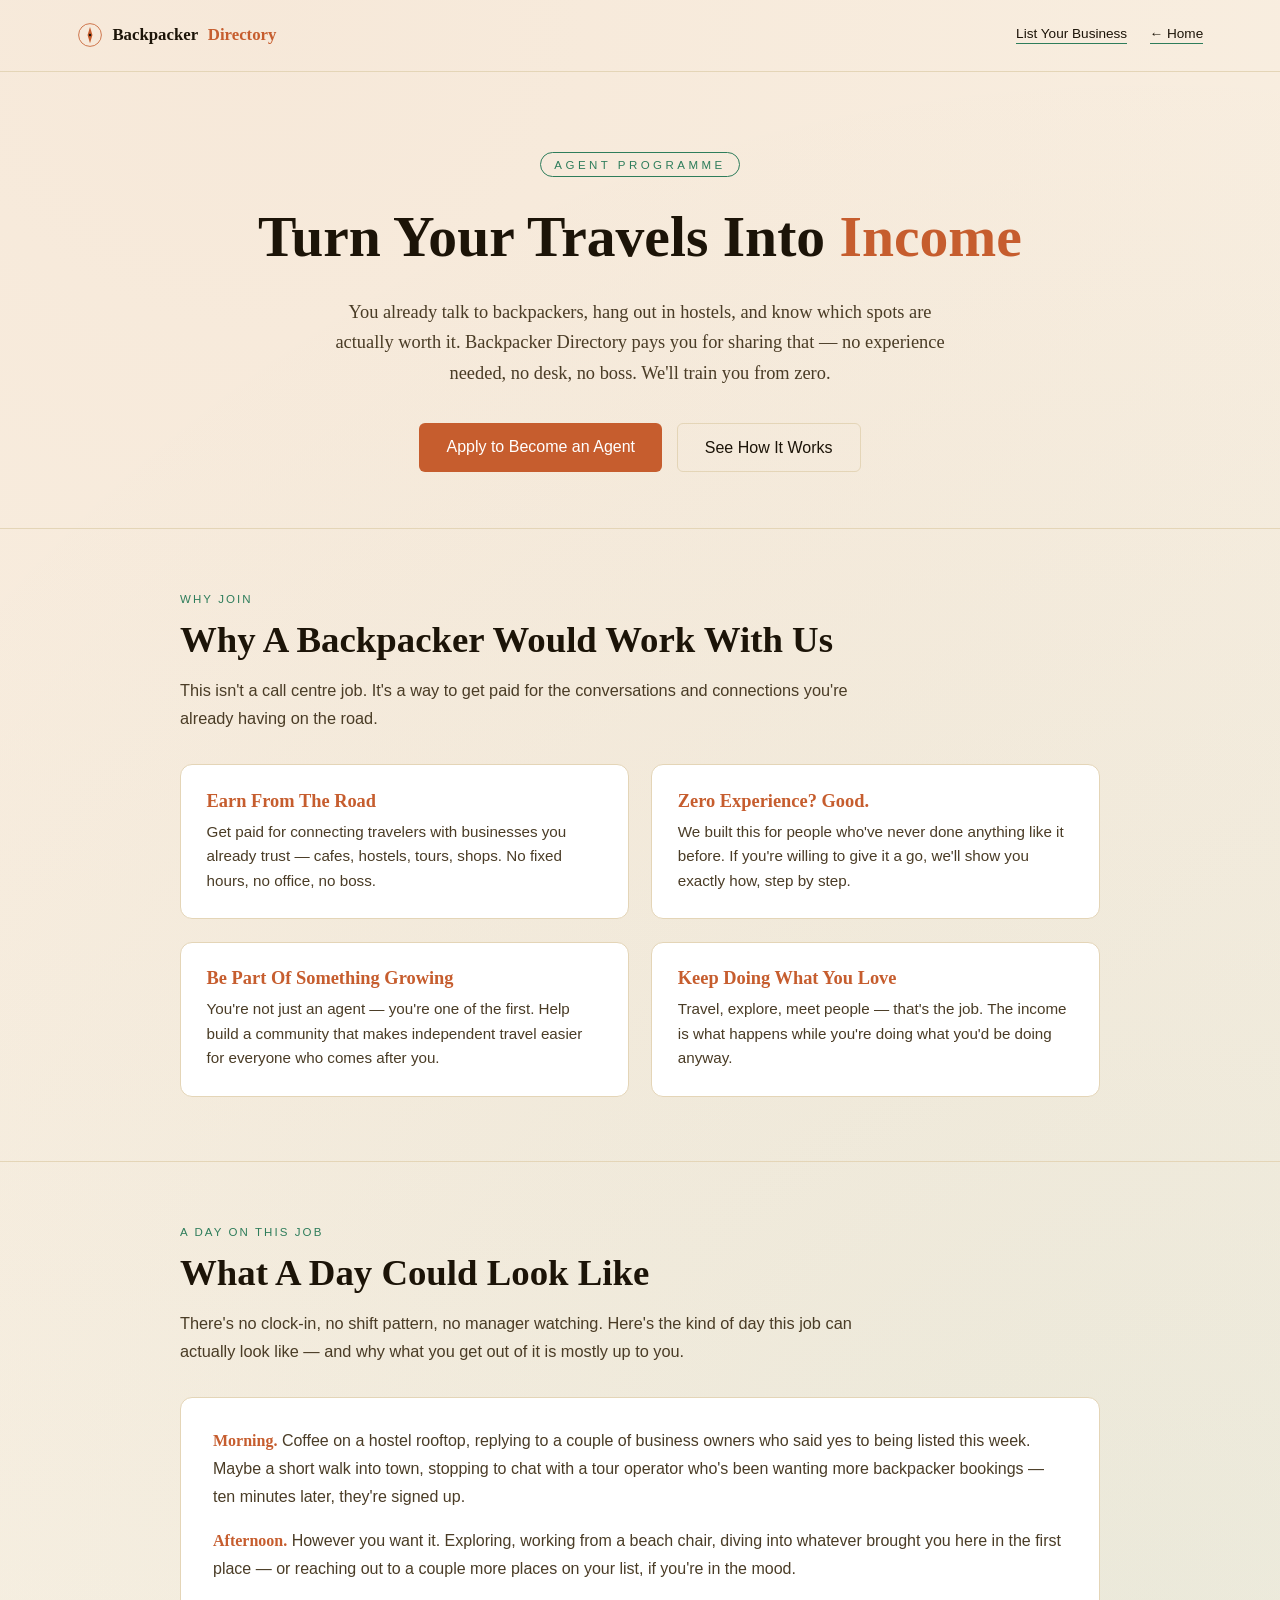
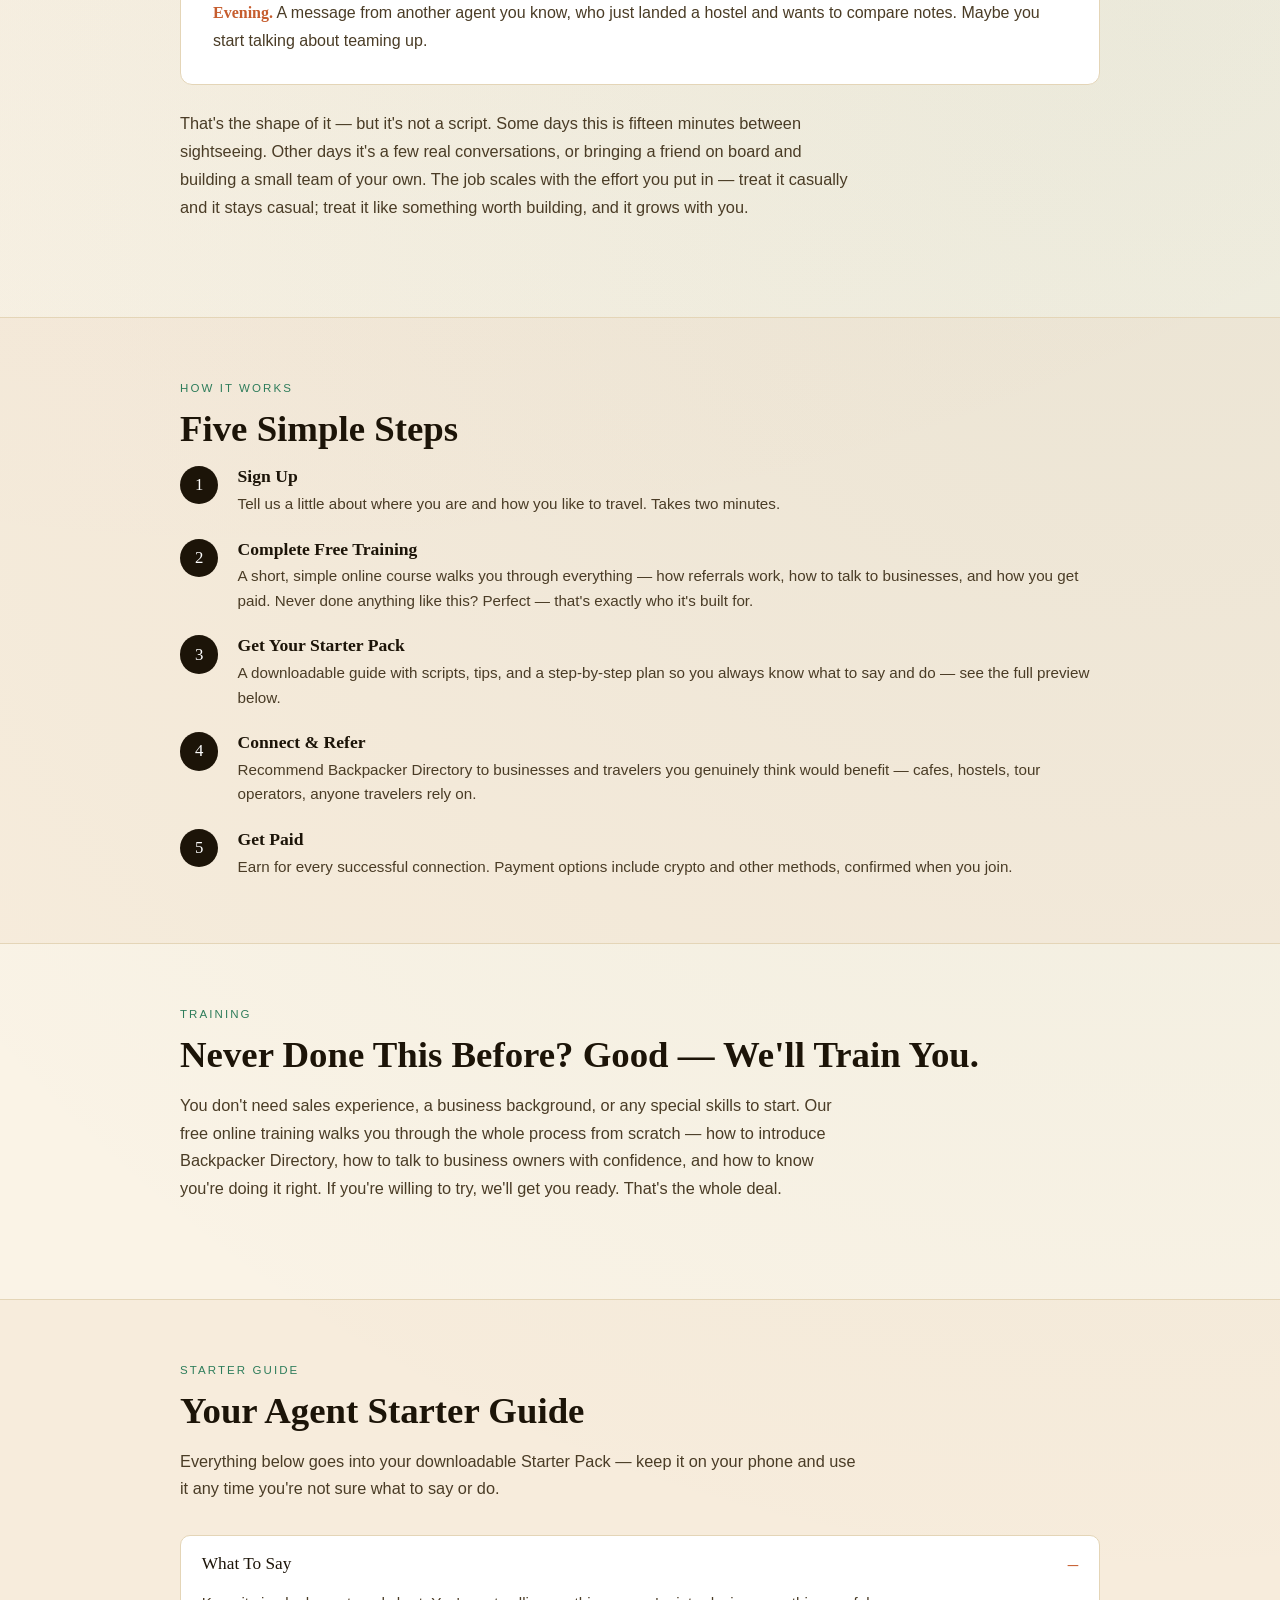
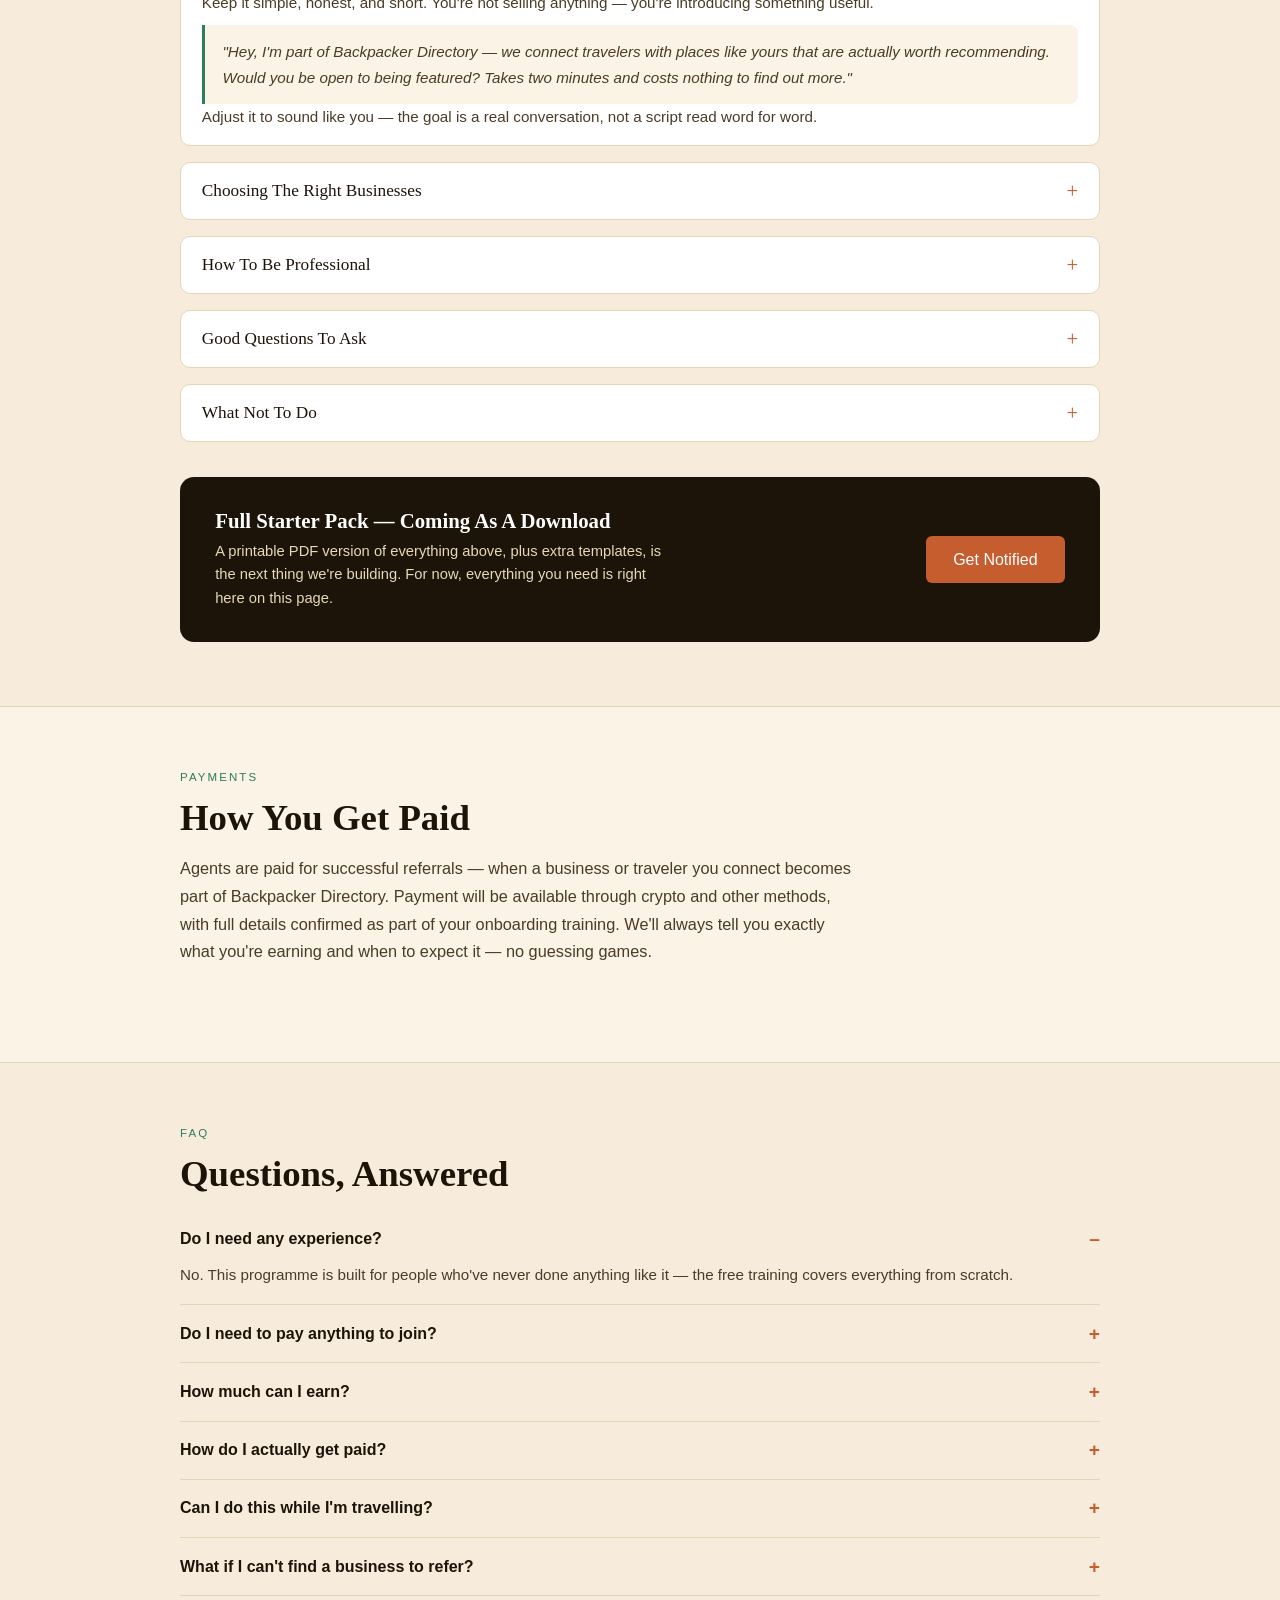
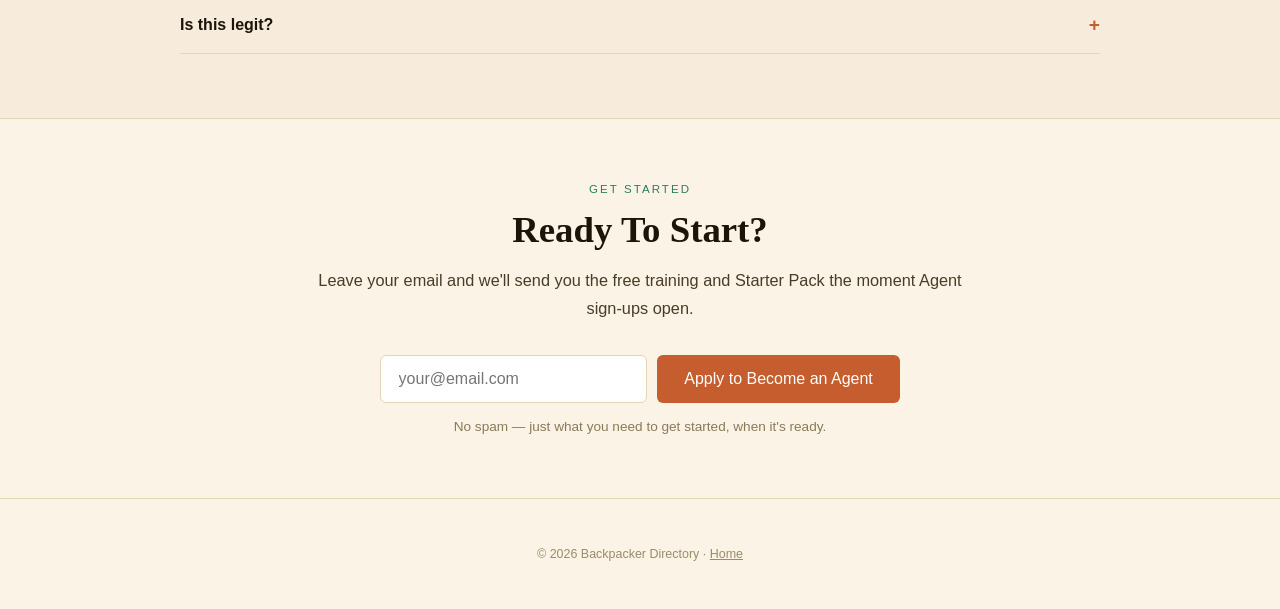
==== agents.html @ 14114064 "Add business listing page and agent day-in-the-life section" ====
<!DOCTYPE html>
<html lang="en">
<head>
<meta charset="UTF-8">
<meta name="viewport" content="width=device-width, initial-scale=1.0">
<title>Become an Agent — Backpacker Directory</title>
<meta name="description" content="Earn from the road as a Backpacker Directory Agent. No experience needed — free training, a starter guide, and flexible pay through crypto or other methods.">
<style>
:root{
--ink:#1c1408;
--paper:#faf3e6;
--accent:#c65d2e;
--accent2:#2e7d5b;
--line:#e4d5b7;
--card:#ffffff;
}
*{box-sizing:border-box;}
html{scroll-behavior:smooth;}
body{
margin:0;
font-family:'Georgia', 'Times New Roman', serif;
background:
radial-gradient(circle at 20% 0%, rgba(198,93,46,0.07), transparent 40%),
radial-gradient(circle at 90% 30%, rgba(46,125,91,0.07), transparent 40%),
var(--paper);
color:var(--ink);
}
a{color:inherit;}
.wrap{max-width:920px;margin:0 auto;padding:0 6vw;}

/* Top nav */
nav.top{
display:flex;
align-items:center;
justify-content:space-between;
padding:1.4rem 6vw;
border-bottom:1px solid var(--line);
font-family:'Helvetica Neue', Arial, sans-serif;
}
nav.top .brand{
display:flex;
align-items:center;
gap:.6rem;
text-decoration:none;
font-family:'Georgia', serif;
font-weight:bold;
font-size:1.05rem;
color:var(--ink);
}
nav.top .brand svg{width:26px;height:26px;}
nav.top .brand span{color:var(--accent);}
nav.top a.back{
font-size:.85rem;
text-decoration:none;
color:var(--ink);
border-bottom:1px solid var(--accent2);
padding-bottom:2px;
}
nav.top .nav-links{
display:flex;
align-items:center;
gap:1.4rem;
}

/* Hero */
.hero{
text-align:center;
padding:5rem 6vw 3.5rem 6vw;
}
.badge{
display:inline-block;
letter-spacing:.3em;
text-transform:uppercase;
font-size:.72rem;
color:var(--accent2);
border:1px solid var(--accent2);
border-radius:999px;
padding:.5em 1.2em;
margin-bottom:1.8rem;
font-family:'Helvetica Neue', Arial, sans-serif;
}
h1{
font-size:clamp(2rem, 5.5vw, 3.6rem);
margin:0 0 .5em 0;
line-height:1.08;
}
h1 span{color:var(--accent);}
.hero p.lede{
max-width:620px;
margin:0 auto 2.2rem auto;
font-size:1.15rem;
line-height:1.65;
color:#4a3c26;
}
.cta-row{
display:flex;
gap:.9rem;
justify-content:center;
flex-wrap:wrap;
font-family:'Helvetica Neue', Arial, sans-serif;
}
.btn{
display:inline-block;
padding:.9em 1.7em;
border-radius:6px;
font-size:1rem;
text-decoration:none;
cursor:pointer;
border:none;
font-family:'Helvetica Neue', Arial, sans-serif;
}
.btn-primary{background:var(--accent);color:#fff;}
.btn-primary:hover{background:#a94c22;}
.btn-outline{background:transparent;color:var(--ink);border:1px solid var(--line);}
.btn-outline:hover{border-color:var(--accent2);color:var(--accent2);}

/* Section shell */
section{padding:4rem 6vw;border-top:1px solid var(--line);}
section.tinted{background:rgba(198,93,46,0.05);}
.section-inner{max-width:920px;margin:0 auto;}
.kicker{
font-family:'Helvetica Neue', Arial, sans-serif;
text-transform:uppercase;
letter-spacing:.18em;
font-size:.72rem;
color:var(--accent2);
margin-bottom:.8rem;
}
h2{
font-size:clamp(1.6rem, 3.4vw, 2.3rem);
margin:0 0 1rem 0;
}
p.intro{
font-family:'Helvetica Neue', Arial, sans-serif;
font-size:1.02rem;
line-height:1.7;
color:#4a3c26;
max-width:680px;
margin:0 0 2rem 0;
}

/* Why join grid */
.grid{
display:grid;
grid-template-columns:repeat(2, 1fr);
gap:1.4rem;
}
@media (max-width:680px){.grid{grid-template-columns:1fr;}}
.card{
background:var(--card);
border:1px solid var(--line);
border-radius:12px;
padding:1.6rem;
font-family:'Helvetica Neue', Arial, sans-serif;
}
.card h3{
font-family:'Georgia', serif;
font-size:1.15rem;
margin:0 0 .5rem 0;
color:var(--accent);
}
.card p{
font-size:.95rem;
line-height:1.6;
color:#4a3c26;
margin:0;
}

/* Day in the life */
.day-story{
background:var(--card);
border:1px solid var(--line);
border-radius:12px;
padding:1.8rem 2rem;
font-family:'Helvetica Neue', Arial, sans-serif;
}
.day-story p{
font-size:1rem;
line-height:1.75;
color:#4a3c26;
margin:0 0 1rem 0;
}
.day-story p:last-child{margin-bottom:0;}
.day-story strong{color:var(--accent);font-family:'Georgia', serif;}

/* Steps */
.steps{
counter-reset:step;
display:flex;
flex-direction:column;
gap:1.4rem;
}
.step{
display:flex;
gap:1.2rem;
align-items:flex-start;
font-family:'Helvetica Neue', Arial, sans-serif;
}
.step .num{
counter-increment:step;
flex-shrink:0;
width:2.4rem;
height:2.4rem;
border-radius:50%;
background:var(--ink);
color:#fff;
display:flex;
align-items:center;
justify-content:center;
font-size:1.05rem;
font-family:'Georgia', serif;
}
.step .num::before{content:counter(step);}
.step h3{
font-family:'Georgia', serif;
margin:0 0 .3rem 0;
font-size:1.1rem;
}
.step p{
margin:0;
font-size:.95rem;
line-height:1.6;
color:#4a3c26;
}

/* Starter guide accordion-ish cards */
.guide-list{
display:flex;
flex-direction:column;
gap:1rem;
}
details.guide{
background:var(--card);
border:1px solid var(--line);
border-radius:10px;
padding:1rem 1.3rem;
font-family:'Helvetica Neue', Arial, sans-serif;
}
details.guide summary{
cursor:pointer;
font-family:'Georgia', serif;
font-size:1.08rem;
color:var(--ink);
list-style:none;
display:flex;
align-items:center;
justify-content:space-between;
}
details.guide summary::-webkit-details-marker{display:none;}
details.guide summary::after{
content:'+';
font-size:1.3rem;
color:var(--accent);
margin-left:1rem;
}
details.guide[open] summary::after{content:'–';}
details.guide .body{
margin-top:.9rem;
font-size:.95rem;
line-height:1.65;
color:#4a3c26;
}
details.guide ul{margin:.4rem 0 0 0;padding-left:1.2rem;}
details.guide li{margin-bottom:.4rem;}
.script-box{
background:var(--paper);
border-left:3px solid var(--accent2);
padding:.9rem 1.1rem;
border-radius:0 8px 8px 0;
font-style:italic;
margin-top:.6rem;
}

/* Pack callout */
.pack-callout{
display:flex;
align-items:center;
justify-content:space-between;
gap:1.5rem;
flex-wrap:wrap;
background:var(--ink);
color:#f5ead4;
border-radius:14px;
padding:2rem 2.2rem;
margin-top:2.2rem;
font-family:'Helvetica Neue', Arial, sans-serif;
}
.pack-callout h3{
font-family:'Georgia', serif;
margin:0 0 .4rem 0;
font-size:1.3rem;
color:#fff;
}
.pack-callout p{margin:0;font-size:.92rem;line-height:1.6;color:#e6d8b8;max-width:460px;}
.pack-callout .btn-primary{white-space:nowrap;}

/* FAQ */
details.faq{
border-bottom:1px solid var(--line);
padding:1.1rem 0;
font-family:'Helvetica Neue', Arial, sans-serif;
}
details.faq summary{
cursor:pointer;
font-size:1rem;
font-weight:bold;
list-style:none;
display:flex;
justify-content:space-between;
align-items:center;
}
details.faq summary::-webkit-details-marker{display:none;}
details.faq summary::after{content:'+';color:var(--accent);font-size:1.2rem;margin-left:1rem;}
details.faq[open] summary::after{content:'–';}
details.faq p{
margin:.7rem 0 0 0;
font-size:.95rem;
line-height:1.65;
color:#4a3c26;
}

/* Sign up */
.signup{
text-align:center;
}
form.apply{
display:flex;
gap:.6rem;
flex-wrap:wrap;
justify-content:center;
margin:0 auto 1rem auto;
max-width:520px;
}
form.apply input{
font-family:'Helvetica Neue', Arial, sans-serif;
padding:.9em 1.1em;
border:1px solid var(--line);
border-radius:6px;
min-width:240px;
flex:1;
font-size:1rem;
background:#fff;
color:var(--ink);
}
.note{
font-family:'Helvetica Neue', Arial, sans-serif;
font-size:.85rem;
color:#8a7a58;
max-width:460px;
margin:0 auto;
}

footer{
text-align:center;
padding:3rem 6vw;
font-family:'Helvetica Neue', Arial, sans-serif;
font-size:.78rem;
color:#9a8c6c;
border-top:1px solid var(--line);
}
footer a{color:#9a8c6c;}
</style>
</head>
<body>

<nav class="top">
<a class="brand" href="index.html">
<svg viewBox="0 0 64 64" fill="none" xmlns="http://www.w3.org/2000/svg">
<circle cx="32" cy="32" r="28" stroke="#c65d2e" stroke-width="2"/>
<path d="M32 12 L38 32 L32 52 L26 32 Z" fill="#c65d2e"/>
<circle cx="32" cy="32" r="3" fill="#1c1408"/>
</svg>
Backpacker <span>Directory</span>
</a>
<div class="nav-links">
<a class="back" href="businesses.html">List Your Business</a>
<a class="back" href="index.html">&larr; Home</a>
</div>
</nav>

<header class="hero">
<div class="badge">Agent Programme</div>
<h1>Turn Your Travels Into <span>Income</span></h1>
<p class="lede">
You already talk to backpackers, hang out in hostels, and know which spots are
actually worth it. Backpacker Directory pays you for sharing that — no
experience needed, no desk, no boss. We'll train you from zero.
</p>
<div class="cta-row">
<a class="btn btn-primary" href="#signup">Apply to Become an Agent</a>
<a class="btn btn-outline" href="#how-it-works">See How It Works</a>
</div>
</header>

<section id="why">
<div class="section-inner">
<div class="kicker">Why Join</div>
<h2>Why A Backpacker Would Work With Us</h2>
<p class="intro">
This isn't a call centre job. It's a way to get paid for the conversations
and connections you're already having on the road.
</p>
<div class="grid">
<div class="card">
<h3>Earn From The Road</h3>
<p>Get paid for connecting travelers with businesses you already trust — cafes, hostels, tours, shops. No fixed hours, no office, no boss.</p>
</div>
<div class="card">
<h3>Zero Experience? Good.</h3>
<p>We built this for people who've never done anything like it before. If you're willing to give it a go, we'll show you exactly how, step by step.</p>
</div>
<div class="card">
<h3>Be Part Of Something Growing</h3>
<p>You're not just an agent — you're one of the first. Help build a community that makes independent travel easier for everyone who comes after you.</p>
</div>
<div class="card">
<h3>Keep Doing What You Love</h3>
<p>Travel, explore, meet people — that's the job. The income is what happens while you're doing what you'd be doing anyway.</p>
</div>
</div>
</div>
</section>

<section id="day-in-the-life">
<div class="section-inner">
<div class="kicker">A Day On This Job</div>
<h2>What A Day Could Look Like</h2>
<p class="intro">
There's no clock-in, no shift pattern, no manager watching. Here's the kind
of day this job can actually look like — and why what you get out of it is
mostly up to you.
</p>
<div class="day-story">
<p><strong>Morning.</strong> Coffee on a hostel rooftop, replying to a
couple of business owners who said yes to being listed this week. Maybe a
short walk into town, stopping to chat with a tour operator who's been
wanting more backpacker bookings — ten minutes later, they're signed up.</p>
<p><strong>Afternoon.</strong> However you want it. Exploring, working from
a beach chair, diving into whatever brought you here in the first place —
or reaching out to a couple more places on your list, if you're in the
mood.</p>
<p><strong>Evening.</strong> A message from another agent you know, who
just landed a hostel and wants to compare notes. Maybe you start talking
about teaming up.</p>
</div>
<p class="intro" style="margin-top:1.6rem;">
That's the shape of it — but it's not a script. Some days this is fifteen
minutes between sightseeing. Other days it's a few real conversations, or
bringing a friend on board and building a small team of your own. The job
scales with the effort you put in — treat it casually and it stays casual;
treat it like something worth building, and it grows with you.
</p>
</div>
</section>

<section class="tinted" id="how-it-works">
<div class="section-inner">
<div class="kicker">How It Works</div>
<h2>Five Simple Steps</h2>
<div class="steps">
<div class="step">
<div class="num"></div>
<div>
<h3>Sign Up</h3>
<p>Tell us a little about where you are and how you like to travel. Takes two minutes.</p>
</div>
</div>
<div class="step">
<div class="num"></div>
<div>
<h3>Complete Free Training</h3>
<p>A short, simple online course walks you through everything — how referrals work, how to talk to businesses, and how you get paid. Never done anything like this? Perfect — that's exactly who it's built for.</p>
</div>
</div>
<div class="step">
<div class="num"></div>
<div>
<h3>Get Your Starter Pack</h3>
<p>A downloadable guide with scripts, tips, and a step-by-step plan so you always know what to say and do — see the full preview below.</p>
</div>
</div>
<div class="step">
<div class="num"></div>
<div>
<h3>Connect &amp; Refer</h3>
<p>Recommend Backpacker Directory to businesses and travelers you genuinely think would benefit — cafes, hostels, tour operators, anyone travelers rely on.</p>
</div>
</div>
<div class="step">
<div class="num"></div>
<div>
<h3>Get Paid</h3>
<p>Earn for every successful connection. Payment options include crypto and other methods, confirmed when you join.</p>
</div>
</div>
</div>
</div>
</section>

<section id="training">
<div class="section-inner">
<div class="kicker">Training</div>
<h2>Never Done This Before? Good — We'll Train You.</h2>
<p class="intro">
You don't need sales experience, a business background, or any special
skills to start. Our free online training walks you through the whole
process from scratch — how to introduce Backpacker Directory, how to talk
to business owners with confidence, and how to know you're doing it right.
If you're willing to try, we'll get you ready. That's the whole deal.
</p>
</div>
</section>

<section class="tinted" id="starter-guide">
<div class="section-inner">
<div class="kicker">Starter Guide</div>
<h2>Your Agent Starter Guide</h2>
<p class="intro">
Everything below goes into your downloadable Starter Pack — keep it on your
phone and use it any time you're not sure what to say or do.
</p>

<div class="guide-list">

<details class="guide" open>
<summary>What To Say</summary>
<div class="body">
Keep it simple, honest, and short. You're not selling anything — you're
introducing something useful.
<div class="script-box">
"Hey, I'm part of Backpacker Directory — we connect travelers with places
like yours that are actually worth recommending. Would you be open to
being featured? Takes two minutes and costs nothing to find out more."
</div>
Adjust it to sound like you — the goal is a real conversation, not a script
read word for word.
</div>
</details>

<details class="guide">
<summary>Choosing The Right Businesses</summary>
<div class="body">
Not every business is a fit. Look for ones you'd genuinely recommend to a
friend:
<ul>
<li>Places that already get backpacker or traveler customers, or clearly want more</li>
<li>Good reviews and a decent reputation locally</li>
<li>A vibe that fits independent travelers — friendly, easy to find, fair prices</li>
<li>Somewhere you'd actually go yourself</li>
</ul>
If you wouldn't recommend it to another traveler, don't refer it.
</div>
</details>

<details class="guide">
<summary>How To Be Professional</summary>
<div class="body">
<ul>
<li>Be upfront about who you are and what Backpacker Directory is</li>
<li>Don't oversell or promise things you're not sure about</li>
<li>Respect the business owner's time — keep the first chat short</li>
<li>Follow up politely once, not repeatedly</li>
<li>Say thank you, whatever the answer is</li>
</ul>
</div>
</details>

<details class="guide">
<summary>Good Questions To Ask</summary>
<div class="body">
<ul>
<li>"Do you get many backpacker or independent traveler customers already?"</li>
<li>"Would more traveler foot traffic be useful for your business?"</li>
<li>"Is there a best time to reach you if you want to hear more?"</li>
<li>"Is there anything about your business travelers should know that isn't obvious?"</li>
</ul>
</div>
</details>

<details class="guide">
<summary>What Not To Do</summary>
<div class="body">
<ul>
<li>Don't pressure anyone — a "no" is a normal answer, move on</li>
<li>Don't misrepresent Backpacker Directory or guarantee results</li>
<li>Don't spam the same business or person more than once</li>
<li>Don't share false information to close a conversation faster</li>
<li>Don't take payment or personal details from a business directly — that's handled through us</li>
</ul>
</div>
</details>

</div>

<div class="pack-callout">
<div>
<h3>Full Starter Pack — Coming As A Download</h3>
<p>A printable PDF version of everything above, plus extra templates, is the
next thing we're building. For now, everything you need is right here on
this page.</p>
</div>
<a class="btn btn-primary" href="#signup">Get Notified</a>
</div>

</div>
</section>

<section id="payments">
<div class="section-inner">
<div class="kicker">Payments</div>
<h2>How You Get Paid</h2>
<p class="intro">
Agents are paid for successful referrals — when a business or traveler you
connect becomes part of Backpacker Directory. Payment will be available
through crypto and other methods, with full details confirmed as part of
your onboarding training. We'll always tell you exactly what you're
earning and when to expect it — no guessing games.
</p>
</div>
</section>

<section class="tinted" id="faq">
<div class="section-inner">
<div class="kicker">FAQ</div>
<h2>Questions, Answered</h2>

<details class="faq" open>
<summary>Do I need any experience?</summary>
<p>No. This programme is built for people who've never done anything like it — the free training covers everything from scratch.</p>
</details>

<details class="faq">
<summary>Do I need to pay anything to join?</summary>
<p>No. Becoming an Agent is free — you're not buying in, you're joining.</p>
</details>

<details class="faq">
<summary>How much can I earn?</summary>
<p>It depends on how active you are and how many businesses and travelers you connect. Specific rates are shared during onboarding.</p>
</details>

<details class="faq">
<summary>How do I actually get paid?</summary>
<p>Through crypto or other payment methods, confirmed when you sign up and covered in more detail during training.</p>
</details>

<details class="faq">
<summary>Can I do this while I'm travelling?</summary>
<p>Yes — it's built for people on the move. All you need is your phone and a willingness to talk to people.</p>
</details>

<details class="faq">
<summary>What if I can't find a business to refer?</summary>
<p>Your Starter Guide above gives you simple ways to find and approach the right businesses, and training covers this in more detail.</p>
</details>

<details class="faq">
<summary>Is this legit?</summary>
<p>Backpacker Directory is a real, growing community project — not a get-rich-quick scheme. We're upfront about how it works, every step of the way.</p>
</details>

</div>
</section>

<section id="signup">
<div class="section-inner signup">
<div class="kicker">Get Started</div>
<h2>Ready To Start?</h2>
<p class="intro" style="margin-left:auto;margin-right:auto;text-align:center;">
Leave your email and we'll send you the free training and Starter Pack the
moment Agent sign-ups open.
</p>
<form class="apply" onsubmit="return false;">
<input type="email" placeholder="your@email.com" required>
<button type="submit" class="btn btn-primary">Apply to Become an Agent</button>
</form>
<p class="note">No spam — just what you need to get started, when it's ready.</p>
</div>
</section>

<footer>
&copy; 2026 Backpacker Directory · <a href="index.html">Home</a>
</footer>

</body>
</html>
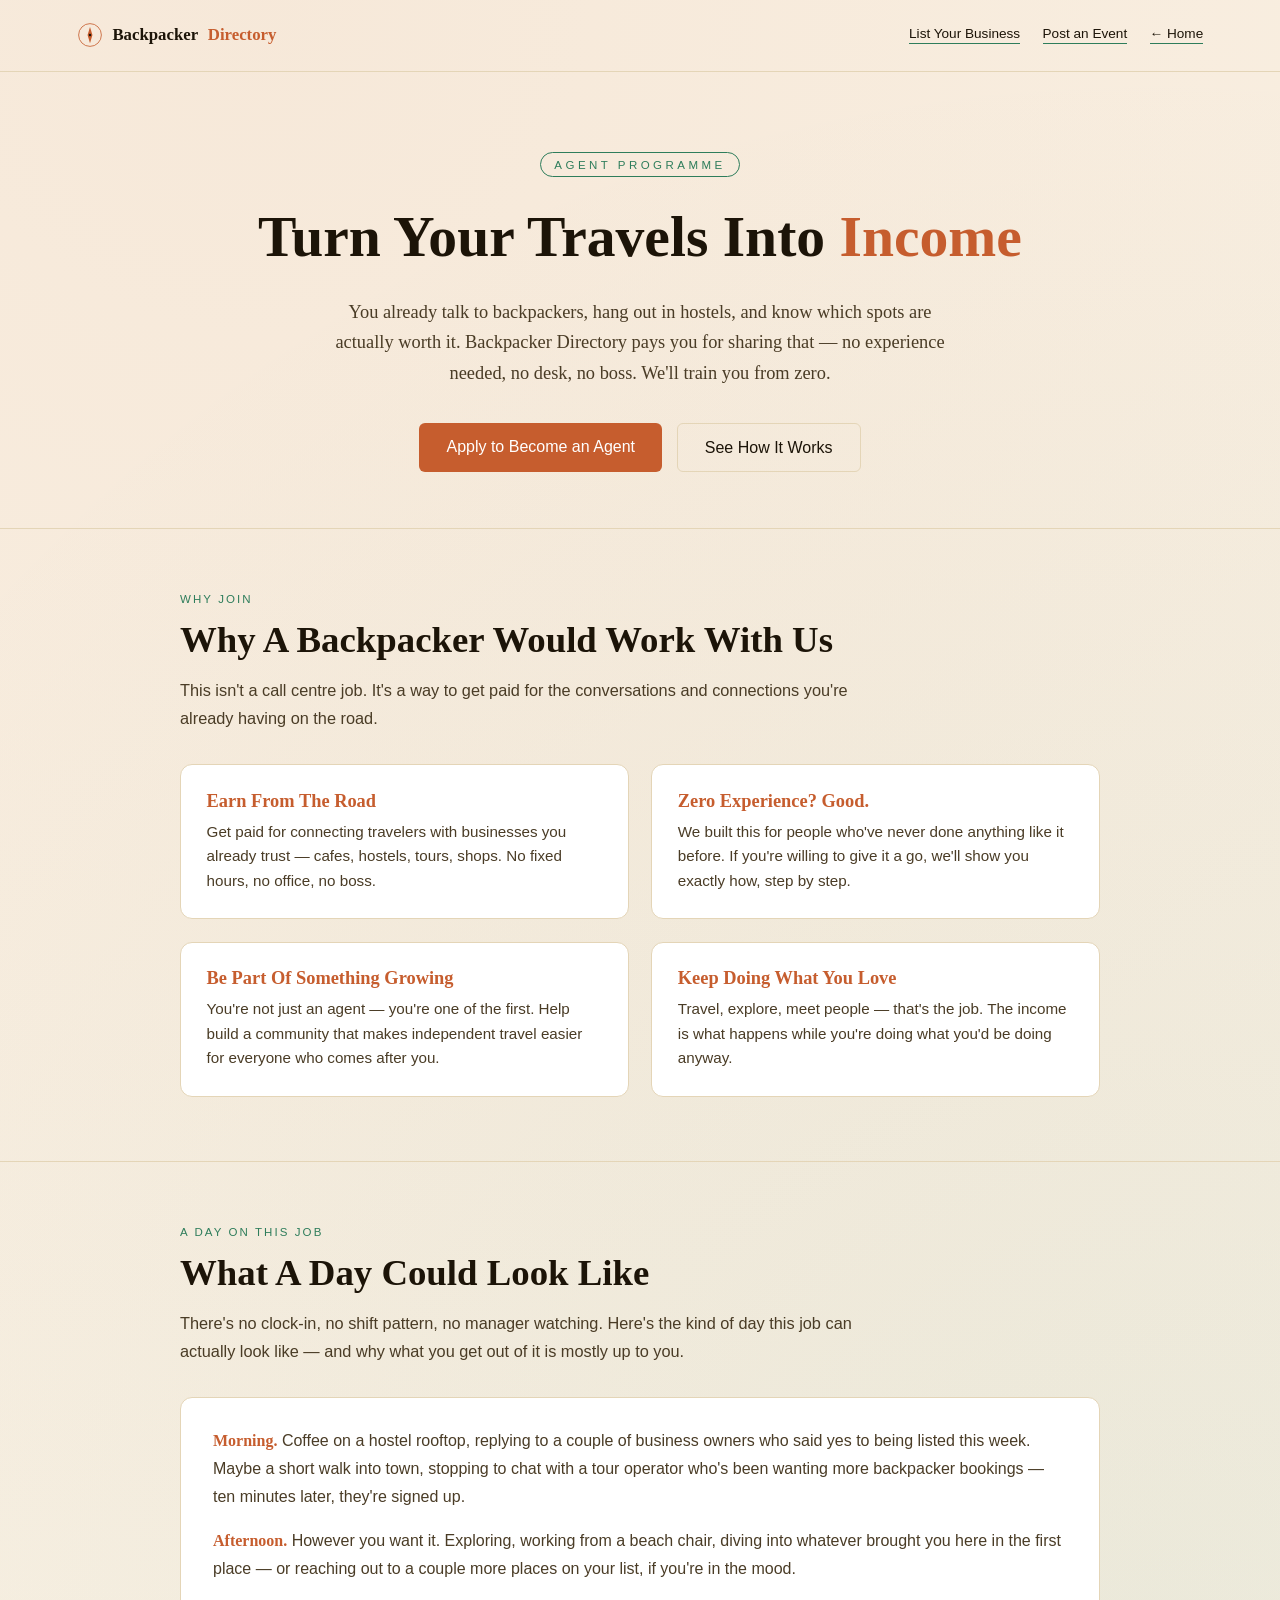
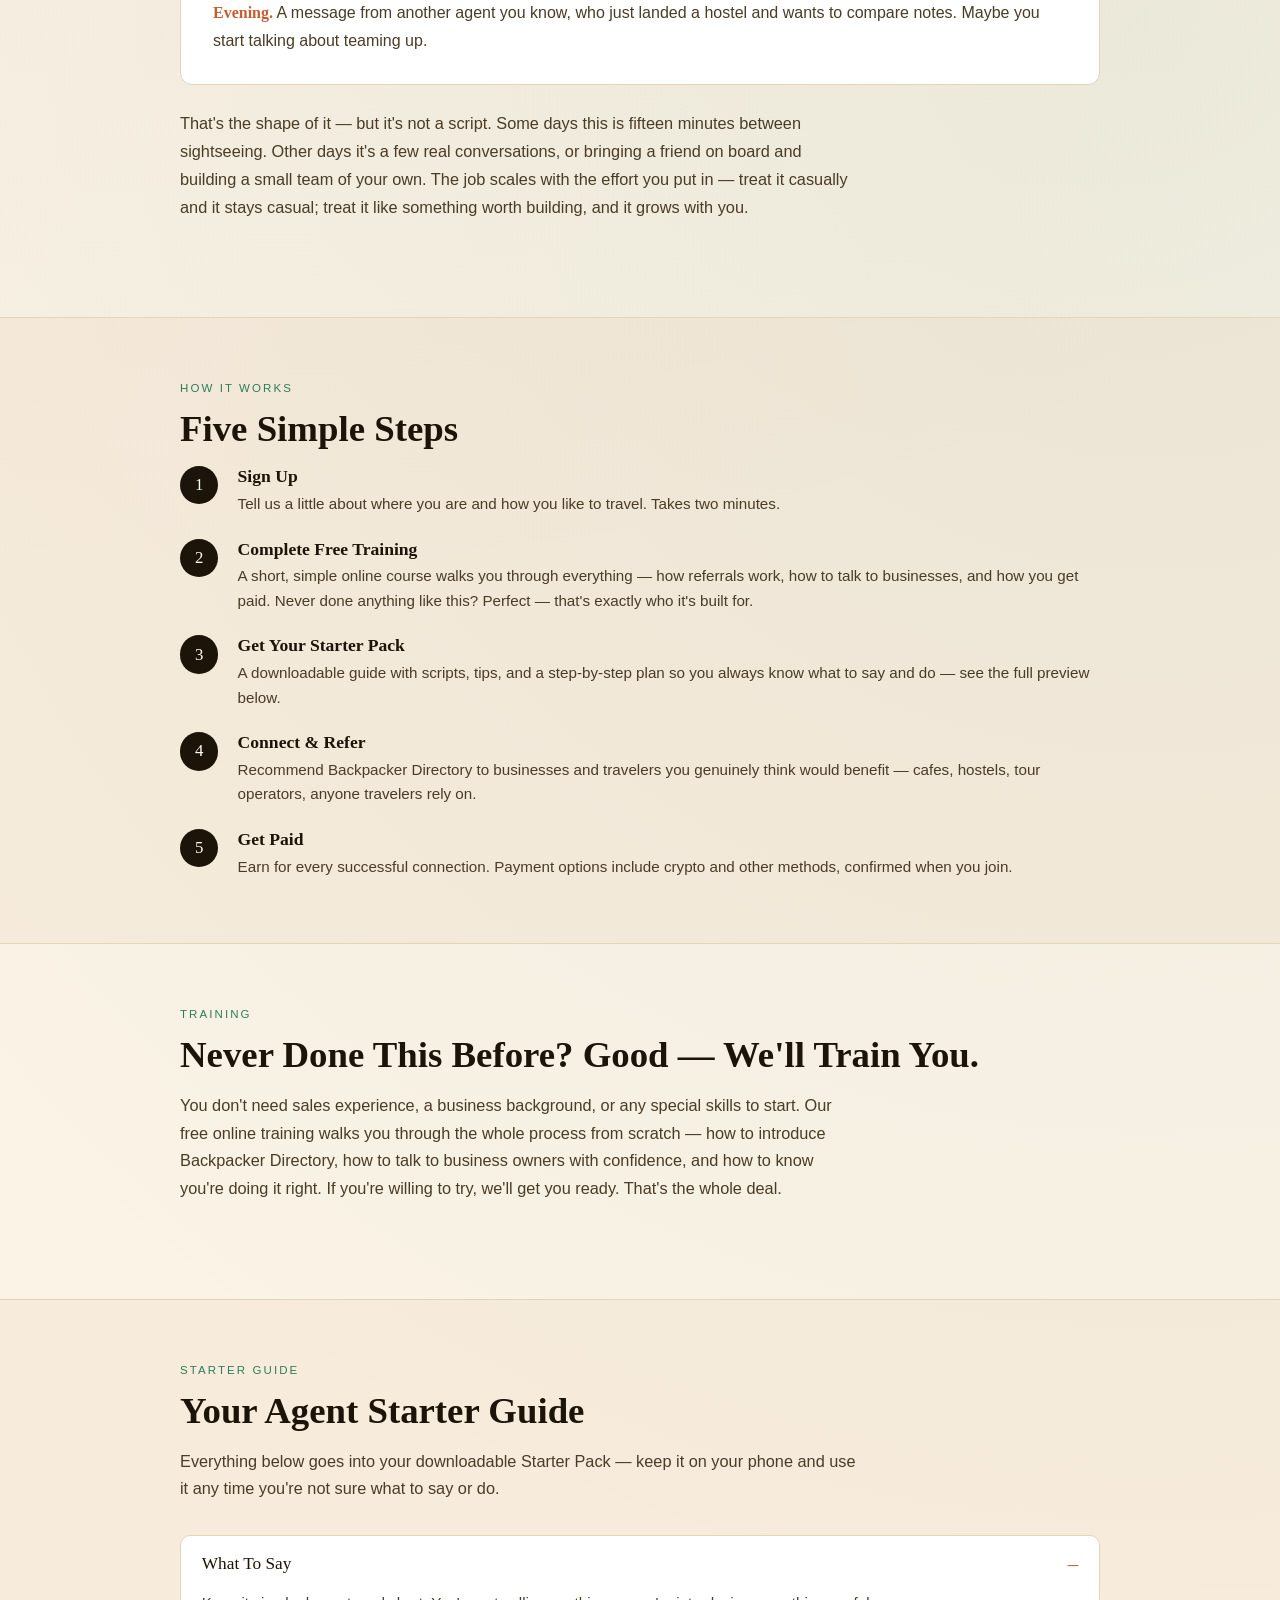
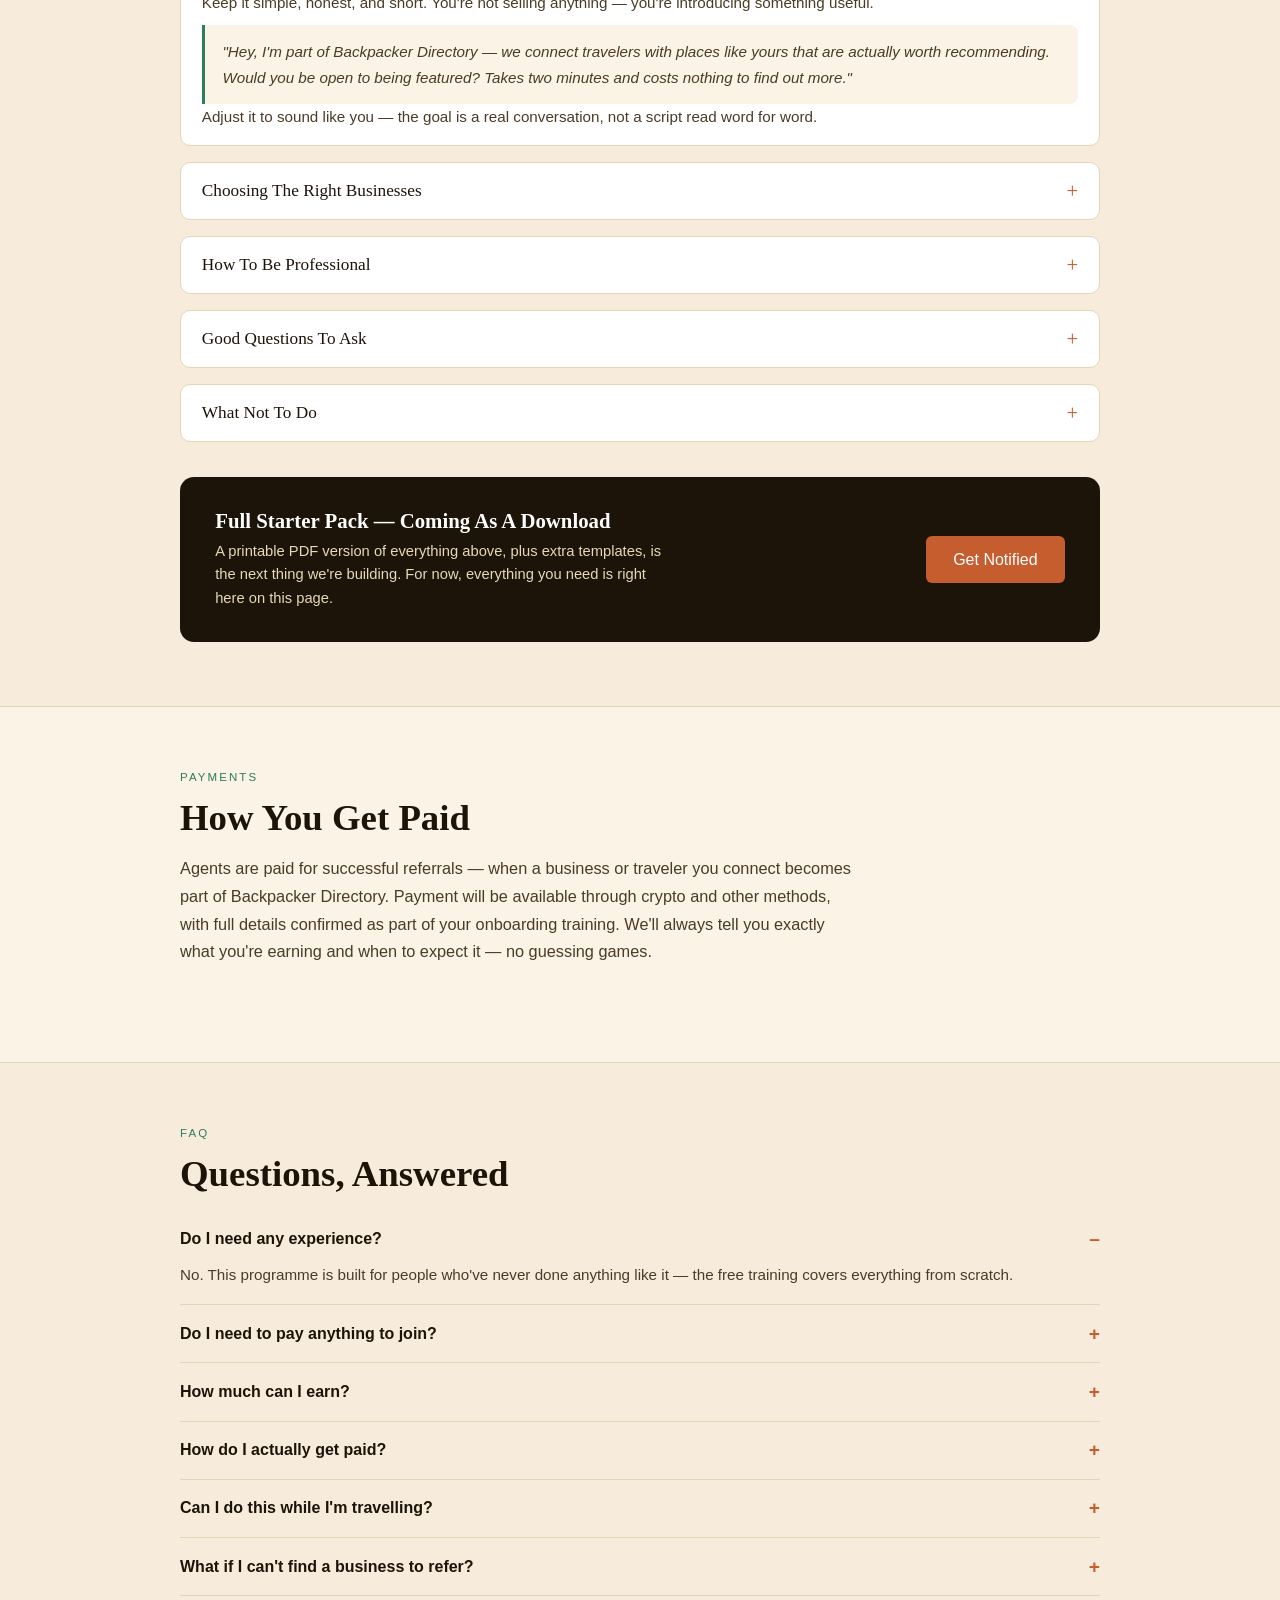
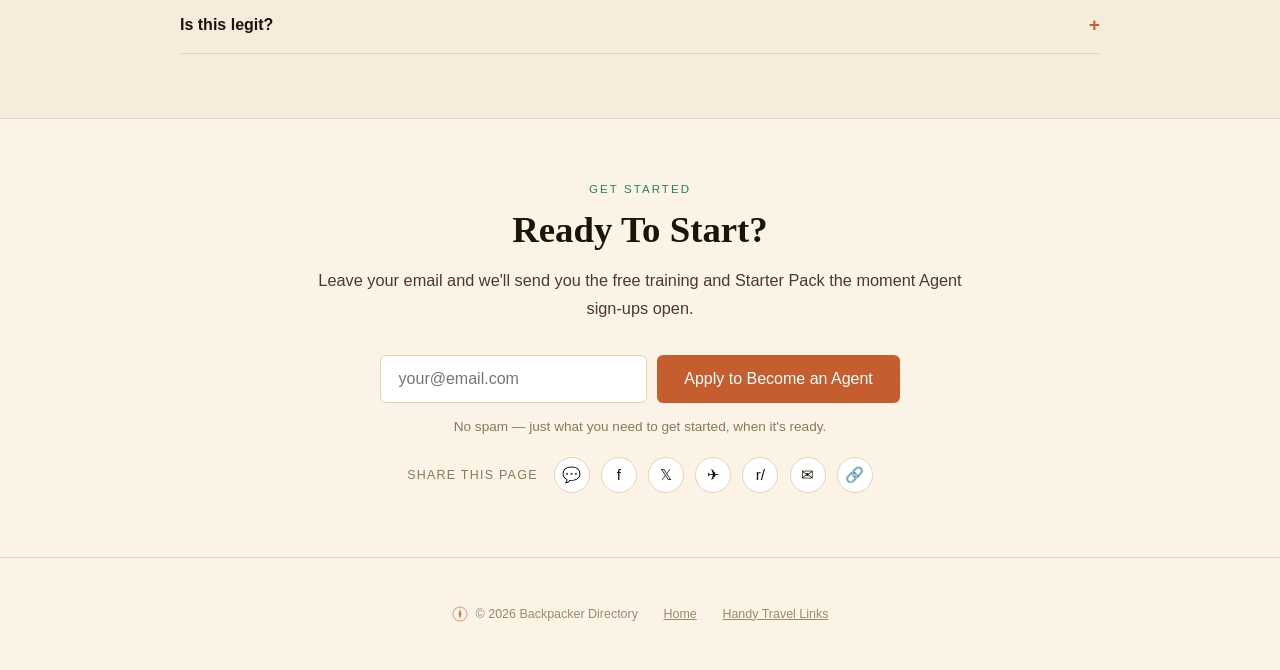
==== commit c4be017c: "Add events page, featured media upload, logo/favicon, share buttons, and affiliate widget" ====
--- a/agents.html
+++ b/agents.html
@@ -5,6 +5,7 @@
 <meta name="viewport" content="width=device-width, initial-scale=1.0">
 <title>Become an Agent — Backpacker Directory</title>
 <meta name="description" content="Earn from the road as a Backpacker Directory Agent. No experience needed — free training, a starter guide, and flexible pay through crypto or other methods.">
+<link rel="icon" href="data:image/svg+xml,%3Csvg xmlns='http://www.w3.org/2000/svg' viewBox='0 0 64 64'%3E%3Ccircle cx='32' cy='32' r='28' fill='%23faf3e6' stroke='%23c65d2e' stroke-width='4'/%3E%3Cpath d='M32 12 L38 32 L32 52 L26 32 Z' fill='%23c65d2e'/%3E%3Ccircle cx='32' cy='32' r='3' fill='%231c1408'/%3E%3C/svg%3E">
 <style>
 :root{
 --ink:#1c1408;
@@ -357,8 +358,48 @@
 font-size:.78rem;
 color:#9a8c6c;
 border-top:1px solid var(--line);
-}
+display:flex;
+align-items:center;
+justify-content:center;
+gap:1.6rem;
+flex-wrap:wrap;
+}
+footer .foot-brand{display:flex;align-items:center;gap:.5rem;}
+footer .foot-mark{width:16px;height:16px;opacity:.8;flex-shrink:0;}
 footer a{color:#9a8c6c;}
+
+/* Share row */
+.share-row{
+display:flex;
+align-items:center;
+gap:.7rem;
+flex-wrap:wrap;
+justify-content:center;
+font-family:'Helvetica Neue', Arial, sans-serif;
+margin-top:1.4rem;
+}
+.share-row .share-label{
+font-size:.78rem;
+letter-spacing:.1em;
+text-transform:uppercase;
+color:#8a7a58;
+margin-right:.3rem;
+}
+.share-row a, .share-row button{
+display:inline-flex;
+align-items:center;
+justify-content:center;
+width:36px;
+height:36px;
+border-radius:50%;
+background:var(--card);
+border:1px solid var(--line);
+color:var(--ink);
+text-decoration:none;
+font-size:.95rem;
+cursor:pointer;
+}
+.share-row a:hover, .share-row button:hover{border-color:var(--accent2);color:var(--accent2);}
 </style>
 </head>
 <body>
@@ -374,6 +415,7 @@
 </a>
 <div class="nav-links">
 <a class="back" href="businesses.html">List Your Business</a>
+<a class="back" href="events.html">Post an Event</a>
 <a class="back" href="index.html">&larr; Home</a>
 </div>
 </nav>
@@ -675,12 +717,59 @@
 <button type="submit" class="btn btn-primary">Apply to Become an Agent</button>
 </form>
 <p class="note">No spam — just what you need to get started, when it's ready.</p>
+<div class="share-row" id="shareRow">
+<span class="share-label">Share This Page</span>
+<a id="shareWhatsApp" href="#" target="_blank" rel="noopener" aria-label="Share on WhatsApp" title="WhatsApp">💬</a>
+<a id="shareFacebook" href="#" target="_blank" rel="noopener" aria-label="Share on Facebook" title="Facebook">f</a>
+<a id="shareX" href="#" target="_blank" rel="noopener" aria-label="Share on X" title="X / Twitter">𝕏</a>
+<a id="shareTelegram" href="#" target="_blank" rel="noopener" aria-label="Share on Telegram" title="Telegram">✈</a>
+<a id="shareReddit" href="#" target="_blank" rel="noopener" aria-label="Share on Reddit" title="Reddit">r/</a>
+<a id="shareEmail" href="#" aria-label="Share by email" title="Email">✉</a>
+<button type="button" id="shareCopy" aria-label="Copy link" title="Copy link">🔗</button>
+</div>
 </div>
 </section>
 
 <footer>
-&copy; 2026 Backpacker Directory · <a href="index.html">Home</a>
+<span class="foot-brand">
+<svg class="foot-mark" viewBox="0 0 64 64" fill="none" xmlns="http://www.w3.org/2000/svg">
+<circle cx="32" cy="32" r="28" stroke="#c65d2e" stroke-width="3"/>
+<path d="M32 12 L38 32 L32 52 L26 32 Z" fill="#c65d2e"/>
+</svg>
+&copy; 2026 Backpacker Directory
+</span>
+<a href="index.html">Home</a>
+<a href="index.html#deals">Handy Travel Links</a>
 </footer>
+
+<script>
+(function(){
+var url = encodeURIComponent(window.location.href);
+var title = encodeURIComponent(document.title);
+var wa = document.getElementById('shareWhatsApp');
+var fb = document.getElementById('shareFacebook');
+var x = document.getElementById('shareX');
+var tg = document.getElementById('shareTelegram');
+var rd = document.getElementById('shareReddit');
+var em = document.getElementById('shareEmail');
+var cp = document.getElementById('shareCopy');
+if(wa) wa.href = 'https://wa.me/?text=' + title + '%20' + url;
+if(fb) fb.href = 'https://www.facebook.com/sharer/sharer.php?u=' + url;
+if(x) x.href = 'https://twitter.com/intent/tweet?url=' + url + '&text=' + title;
+if(tg) tg.href = 'https://t.me/share/url?url=' + url + '&text=' + title;
+if(rd) rd.href = 'https://www.reddit.com/submit?url=' + url + '&title=' + title;
+if(em) em.href = 'mailto:?subject=' + title + '&body=' + url;
+if(cp){
+cp.addEventListener('click', function(){
+navigator.clipboard.writeText(window.location.href).then(function(){
+var old = cp.textContent;
+cp.textContent = '✓';
+setTimeout(function(){ cp.textContent = old; }, 1500);
+}).catch(function(){});
+});
+}
+})();
+</script>
 
 </body>
 </html>
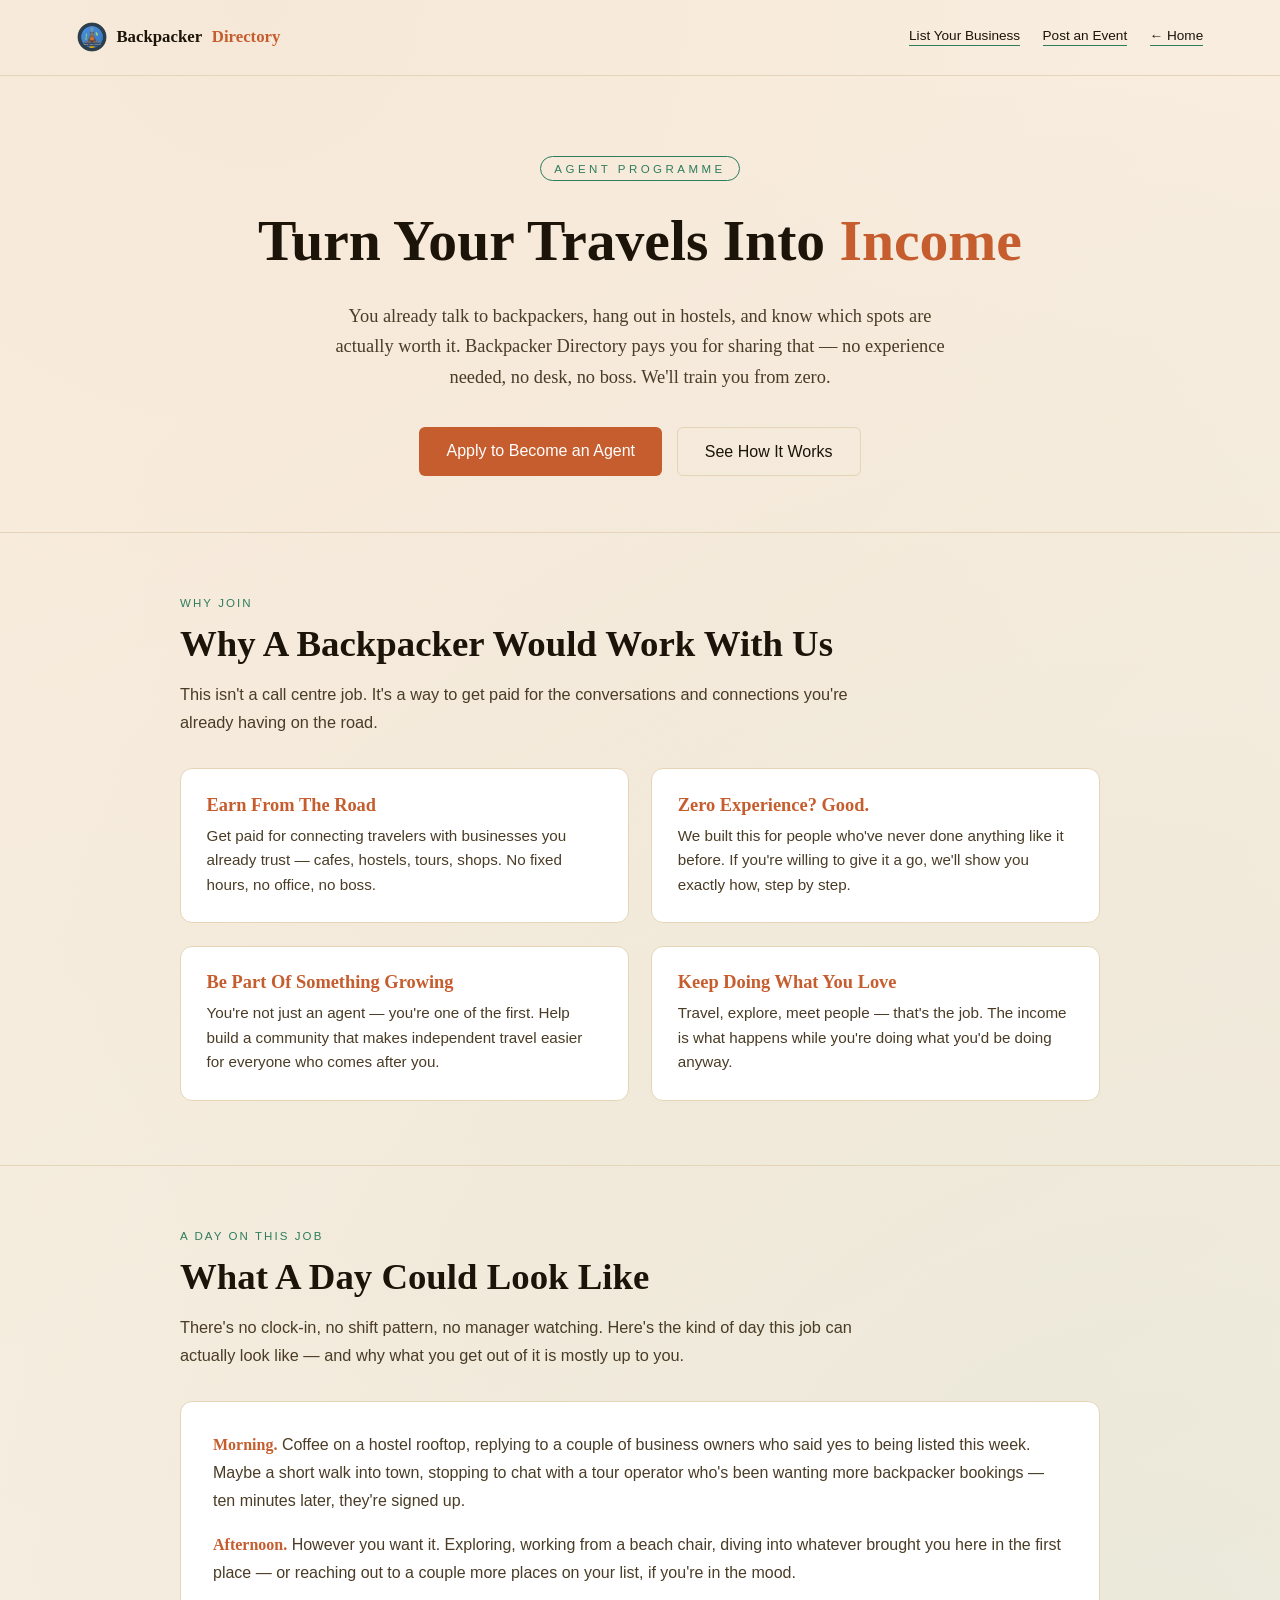
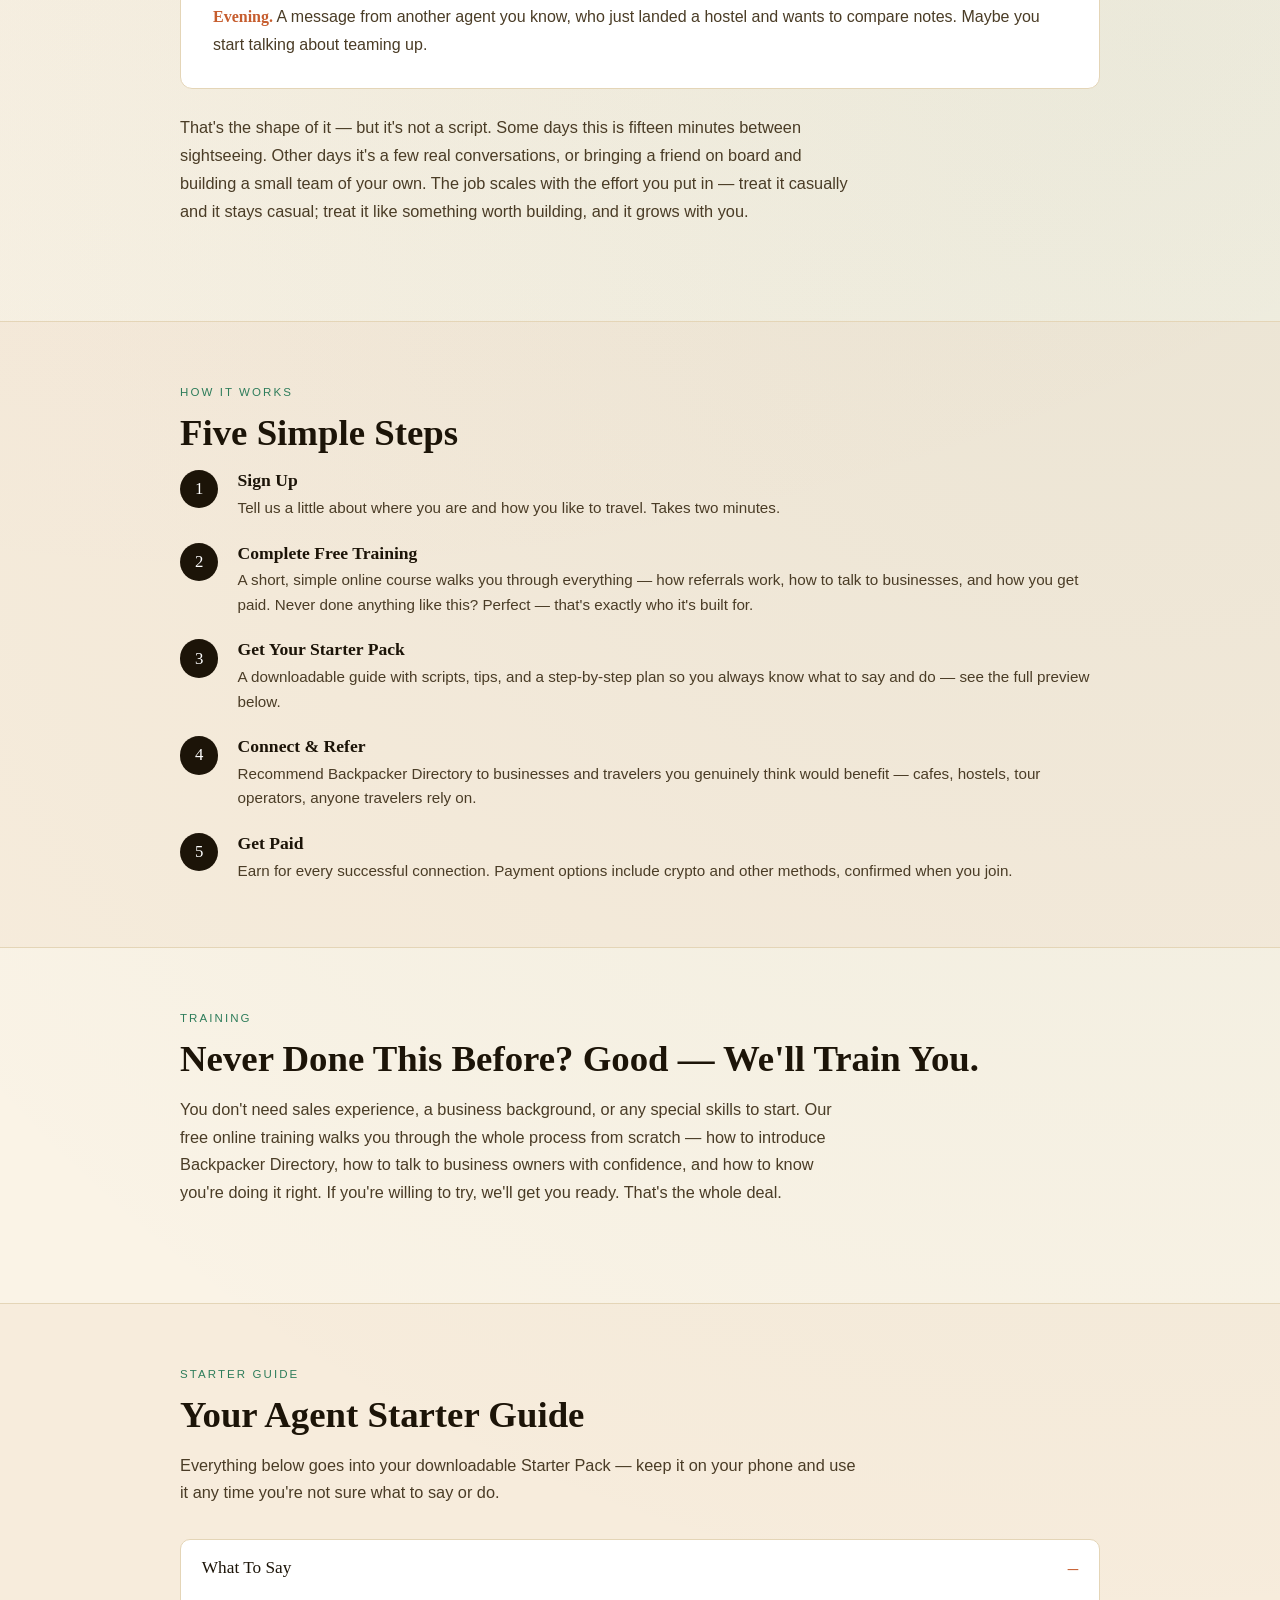
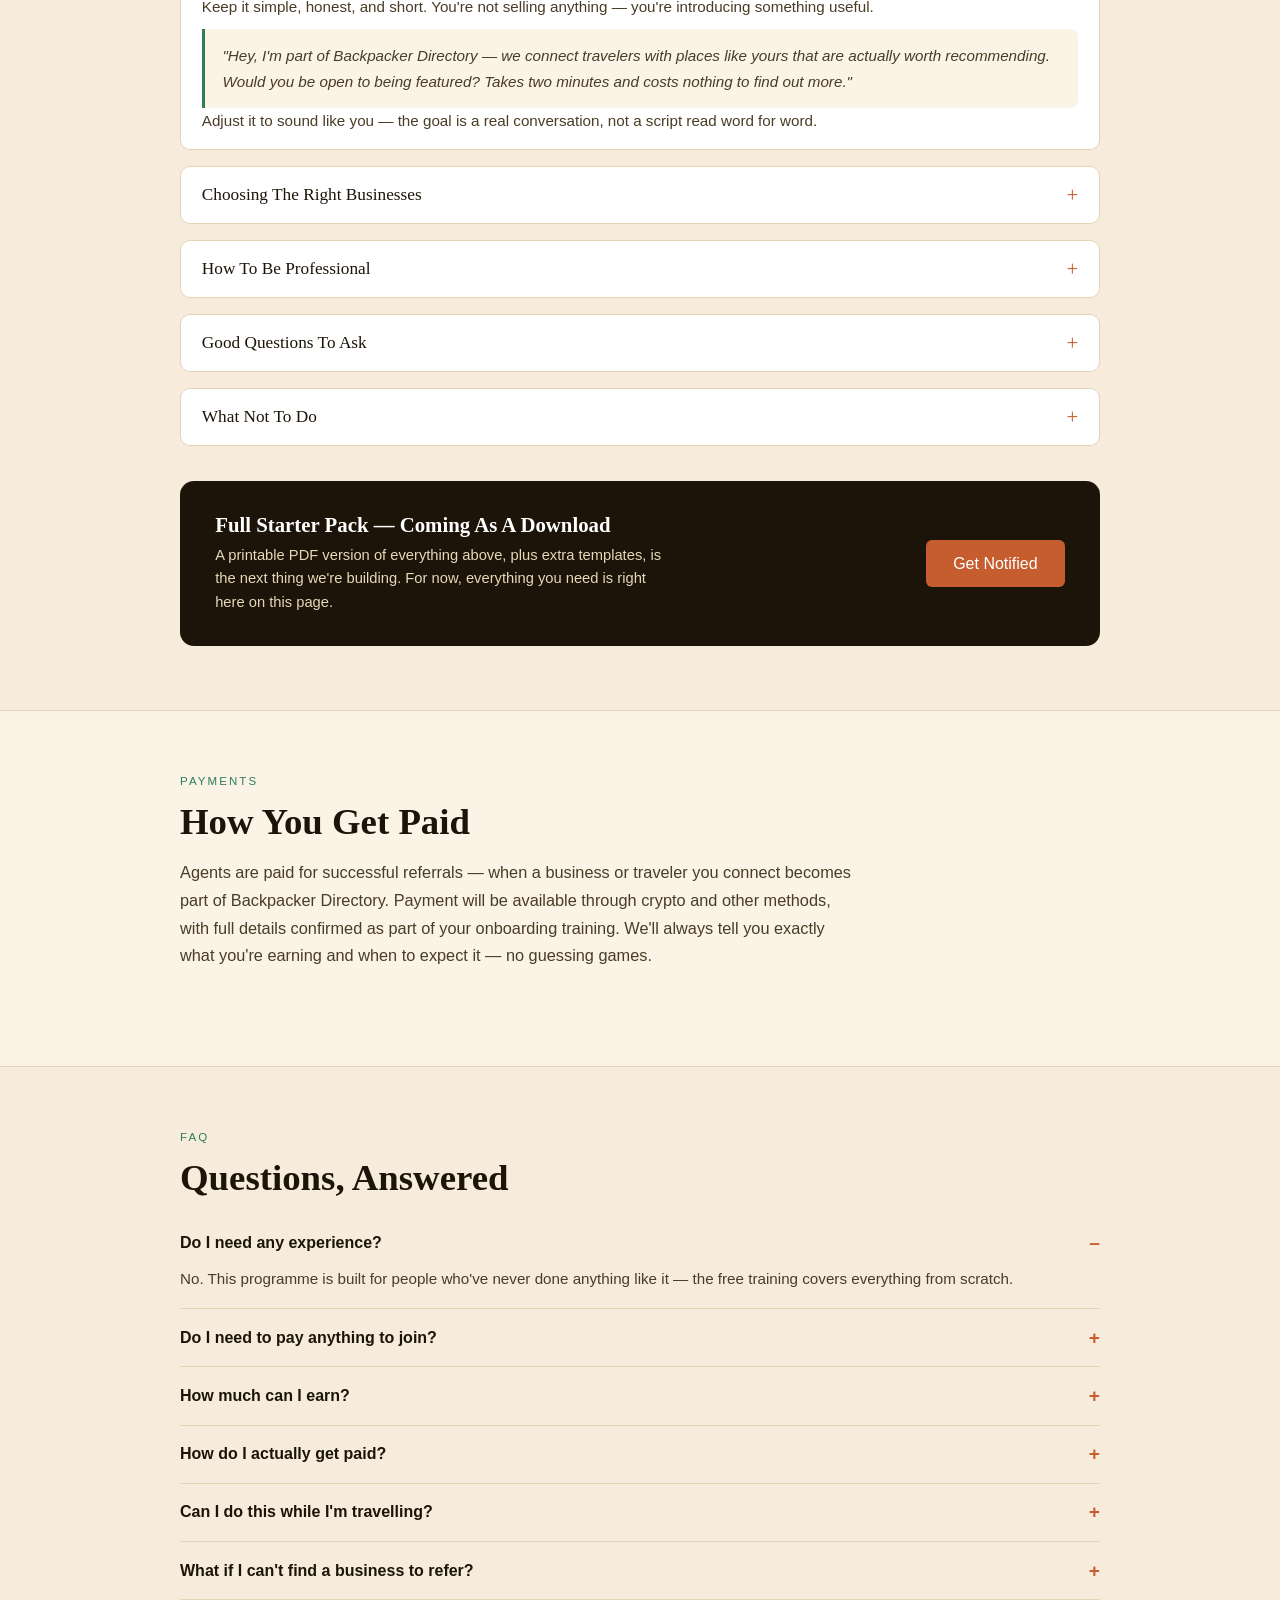
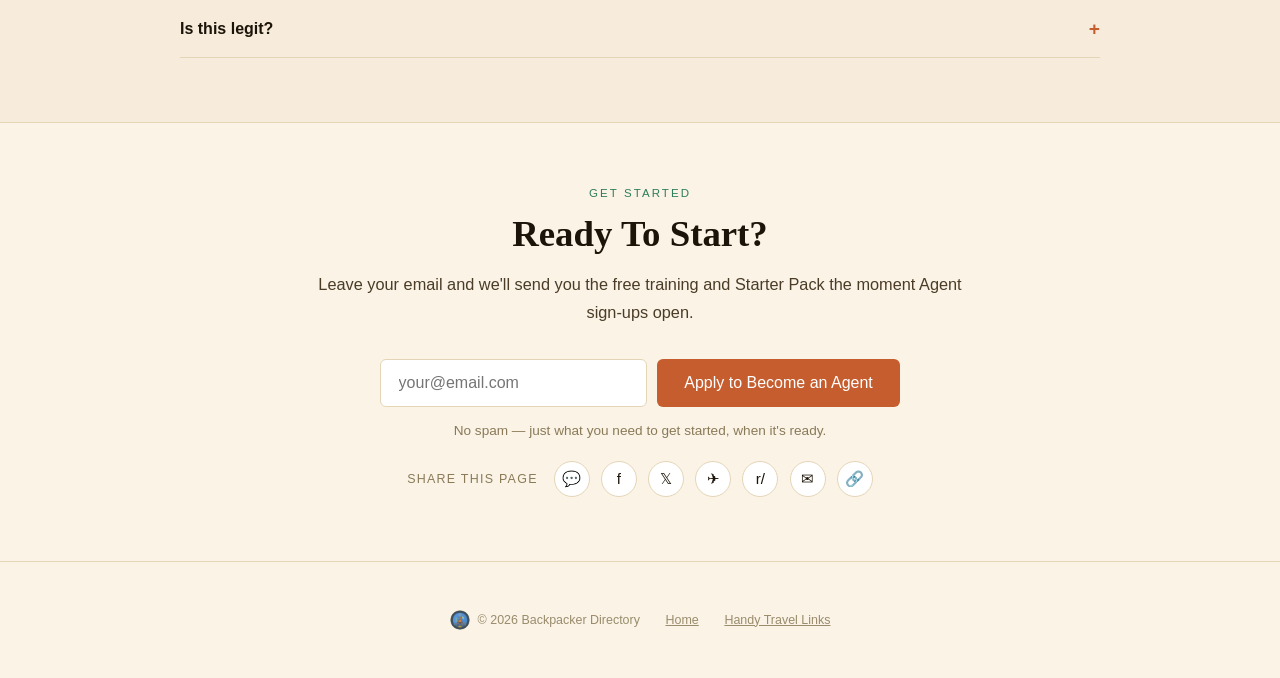
==== commit 53c7d860: "Swap placeholder compass icon for real logo (nav, footer, homepage badge, favicon)" ====
--- a/agents.html
+++ b/agents.html
@@ -5,7 +5,8 @@
 <meta name="viewport" content="width=device-width, initial-scale=1.0">
 <title>Become an Agent — Backpacker Directory</title>
 <meta name="description" content="Earn from the road as a Backpacker Directory Agent. No experience needed — free training, a starter guide, and flexible pay through crypto or other methods.">
-<link rel="icon" href="data:image/svg+xml,%3Csvg xmlns='http://www.w3.org/2000/svg' viewBox='0 0 64 64'%3E%3Ccircle cx='32' cy='32' r='28' fill='%23faf3e6' stroke='%23c65d2e' stroke-width='4'/%3E%3Cpath d='M32 12 L38 32 L32 52 L26 32 Z' fill='%23c65d2e'/%3E%3Ccircle cx='32' cy='32' r='3' fill='%231c1408'/%3E%3C/svg%3E">
+<link rel="icon" type="image/png" href="assets/favicon.png">
+<link rel="apple-touch-icon" href="assets/favicon.png">
 <style>
 :root{
 --ink:#1c1408;
@@ -48,7 +49,7 @@
 font-size:1.05rem;
 color:var(--ink);
 }
-nav.top .brand svg{width:26px;height:26px;}
+nav.top .brand svg, nav.top .brand img{width:30px;height:30px;border-radius:50%;}
 nav.top .brand span{color:var(--accent);}
 nav.top a.back{
 font-size:.85rem;
@@ -365,7 +366,7 @@
 flex-wrap:wrap;
 }
 footer .foot-brand{display:flex;align-items:center;gap:.5rem;}
-footer .foot-mark{width:16px;height:16px;opacity:.8;flex-shrink:0;}
+footer .foot-mark{width:20px;height:20px;opacity:.9;flex-shrink:0;border-radius:50%;}
 footer a{color:#9a8c6c;}
 
 /* Share row */
@@ -406,11 +407,7 @@
 
 <nav class="top">
 <a class="brand" href="index.html">
-<svg viewBox="0 0 64 64" fill="none" xmlns="http://www.w3.org/2000/svg">
-<circle cx="32" cy="32" r="28" stroke="#c65d2e" stroke-width="2"/>
-<path d="M32 12 L38 32 L32 52 L26 32 Z" fill="#c65d2e"/>
-<circle cx="32" cy="32" r="3" fill="#1c1408"/>
-</svg>
+<img src="assets/backpacker-logo.png" alt="Backpacker Directory logo">
 Backpacker <span>Directory</span>
 </a>
 <div class="nav-links">
@@ -732,10 +729,7 @@
 
 <footer>
 <span class="foot-brand">
-<svg class="foot-mark" viewBox="0 0 64 64" fill="none" xmlns="http://www.w3.org/2000/svg">
-<circle cx="32" cy="32" r="28" stroke="#c65d2e" stroke-width="3"/>
-<path d="M32 12 L38 32 L32 52 L26 32 Z" fill="#c65d2e"/>
-</svg>
+<img class="foot-mark" src="assets/backpacker-logo.png" alt="Backpacker Directory logo">
 &copy; 2026 Backpacker Directory
 </span>
 <a href="index.html">Home</a>
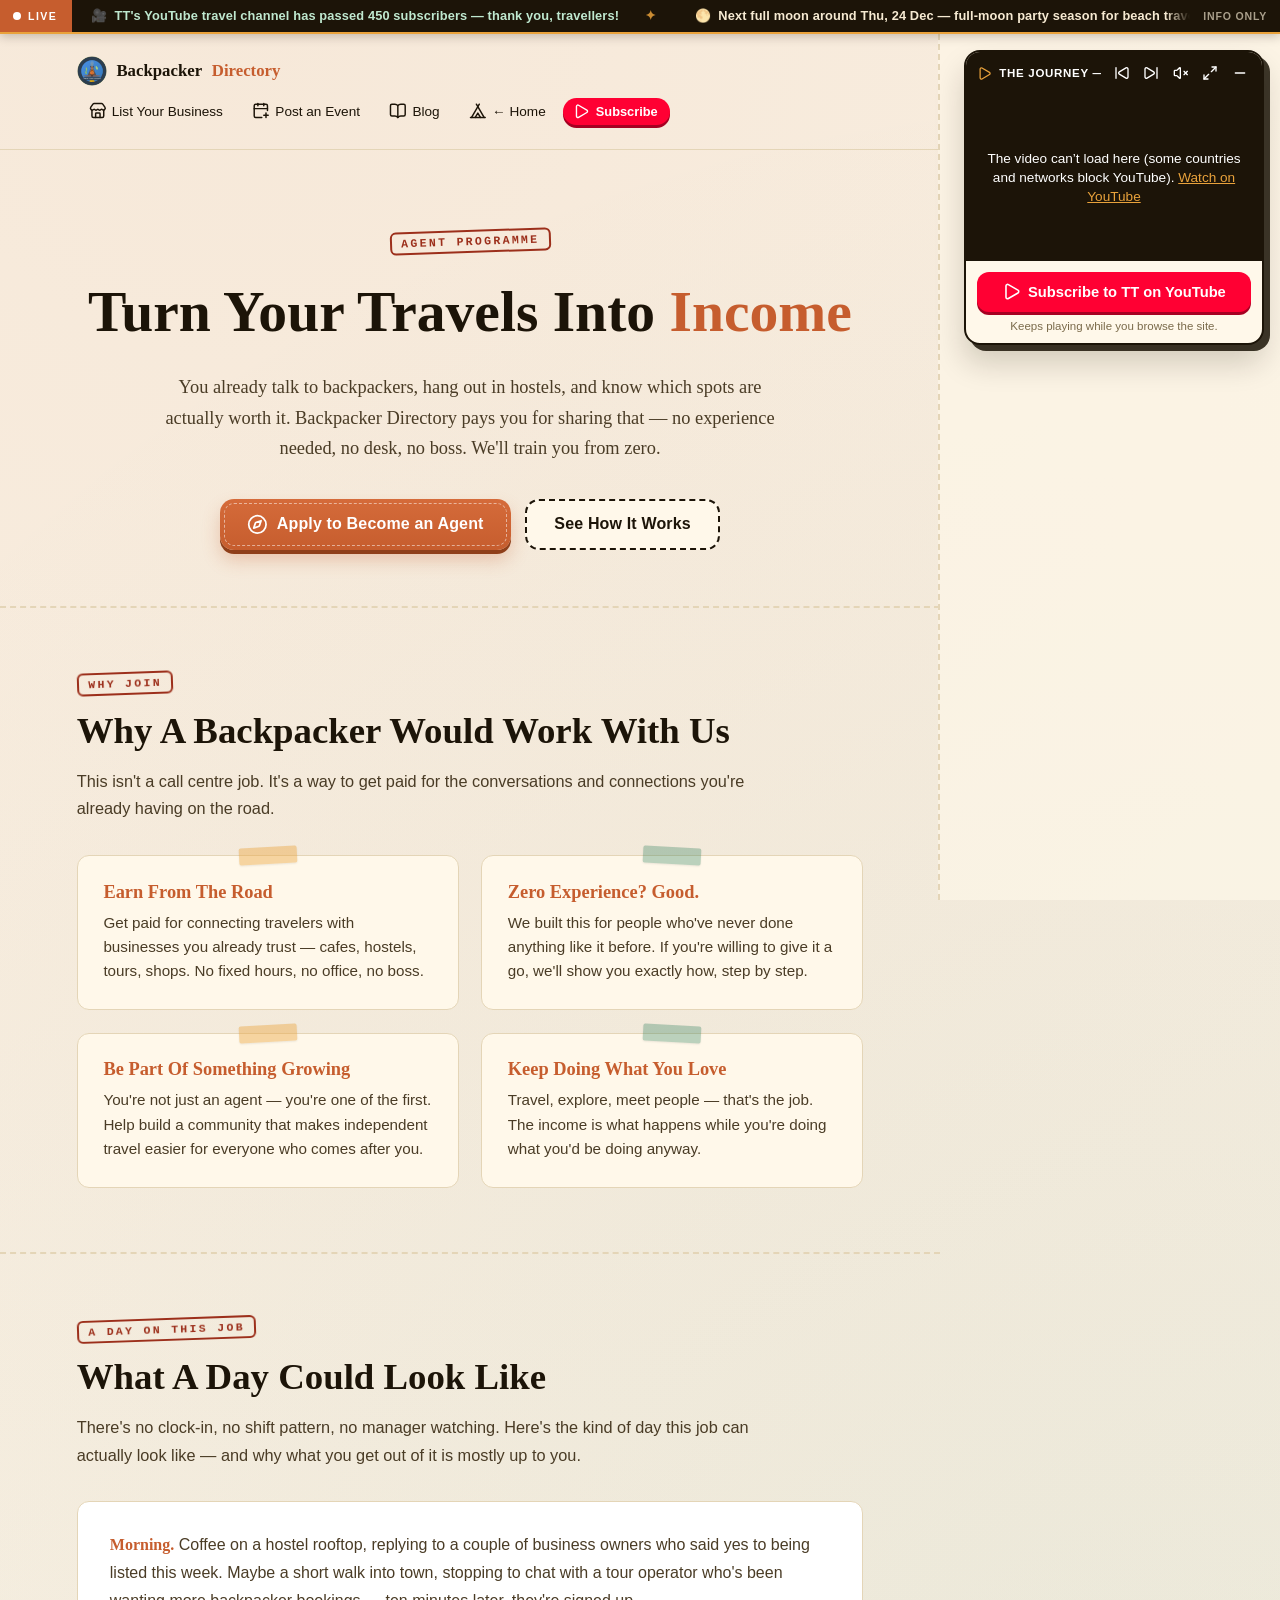
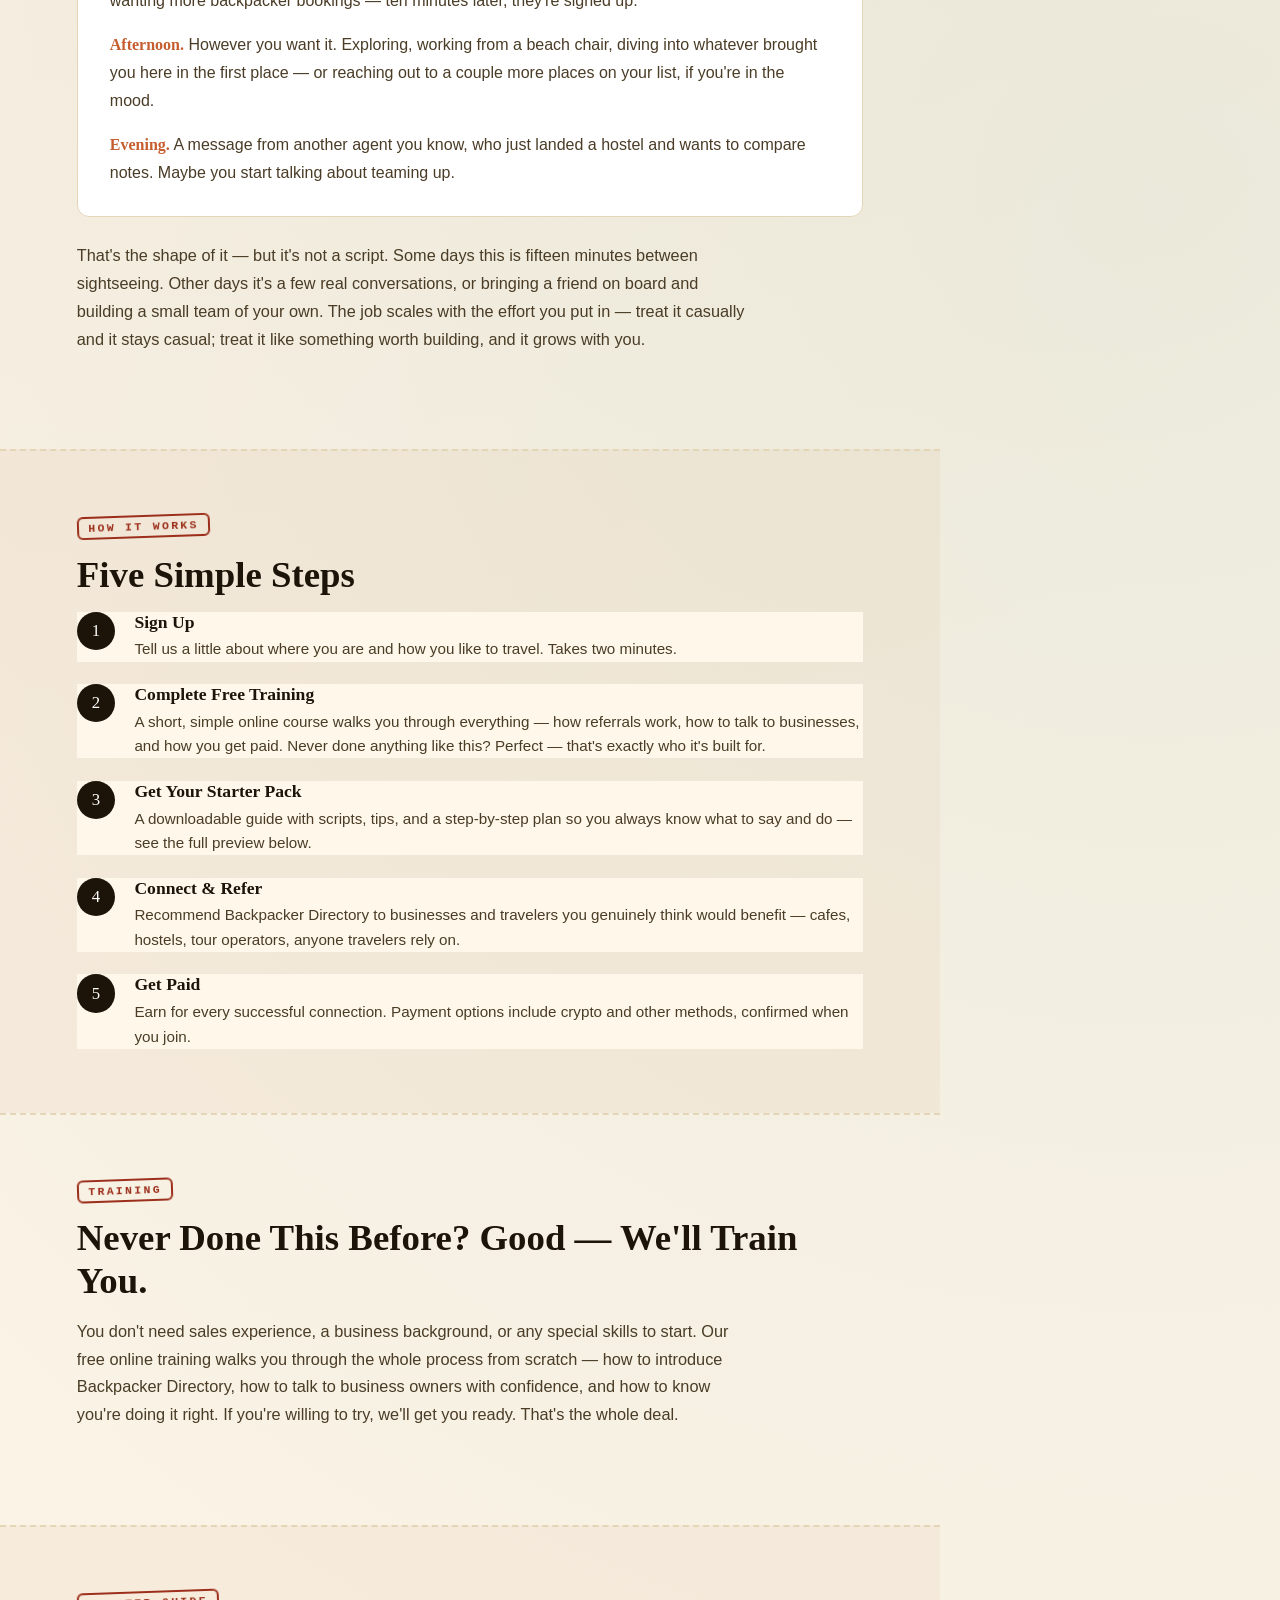
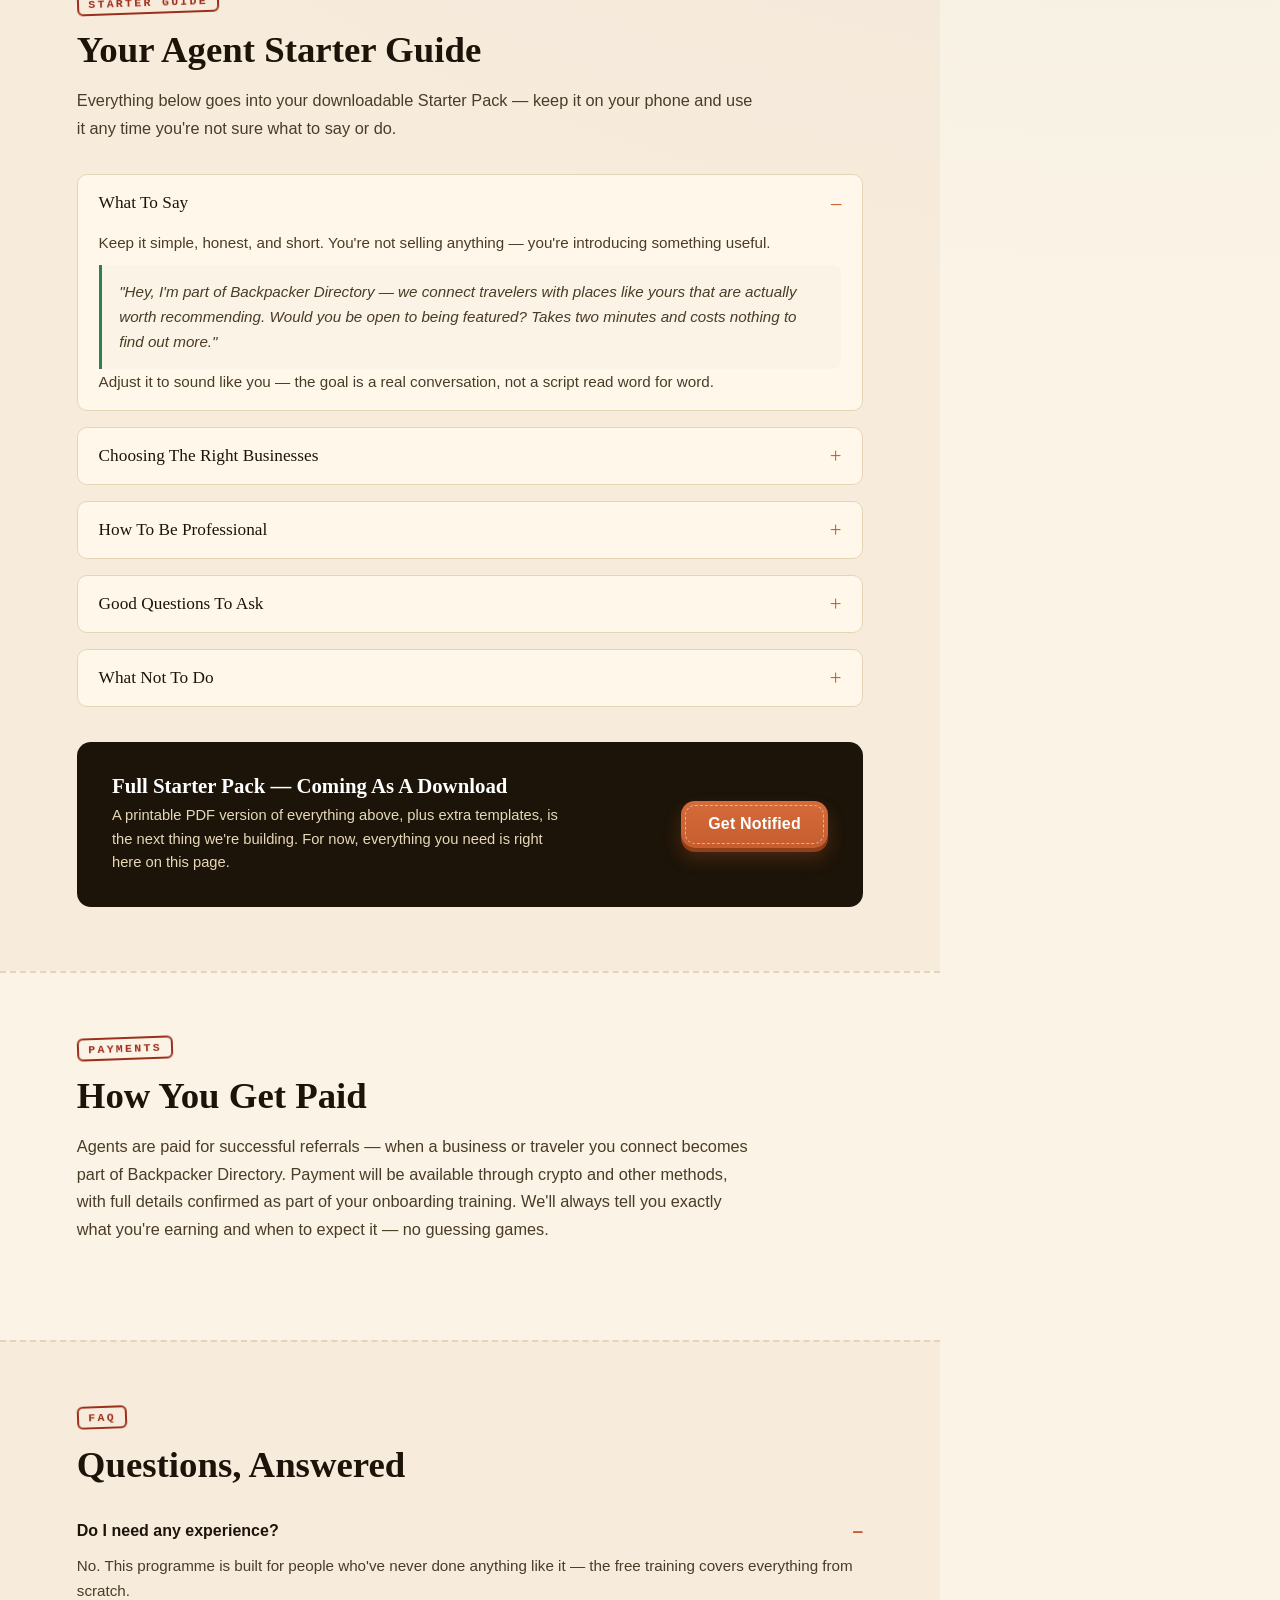
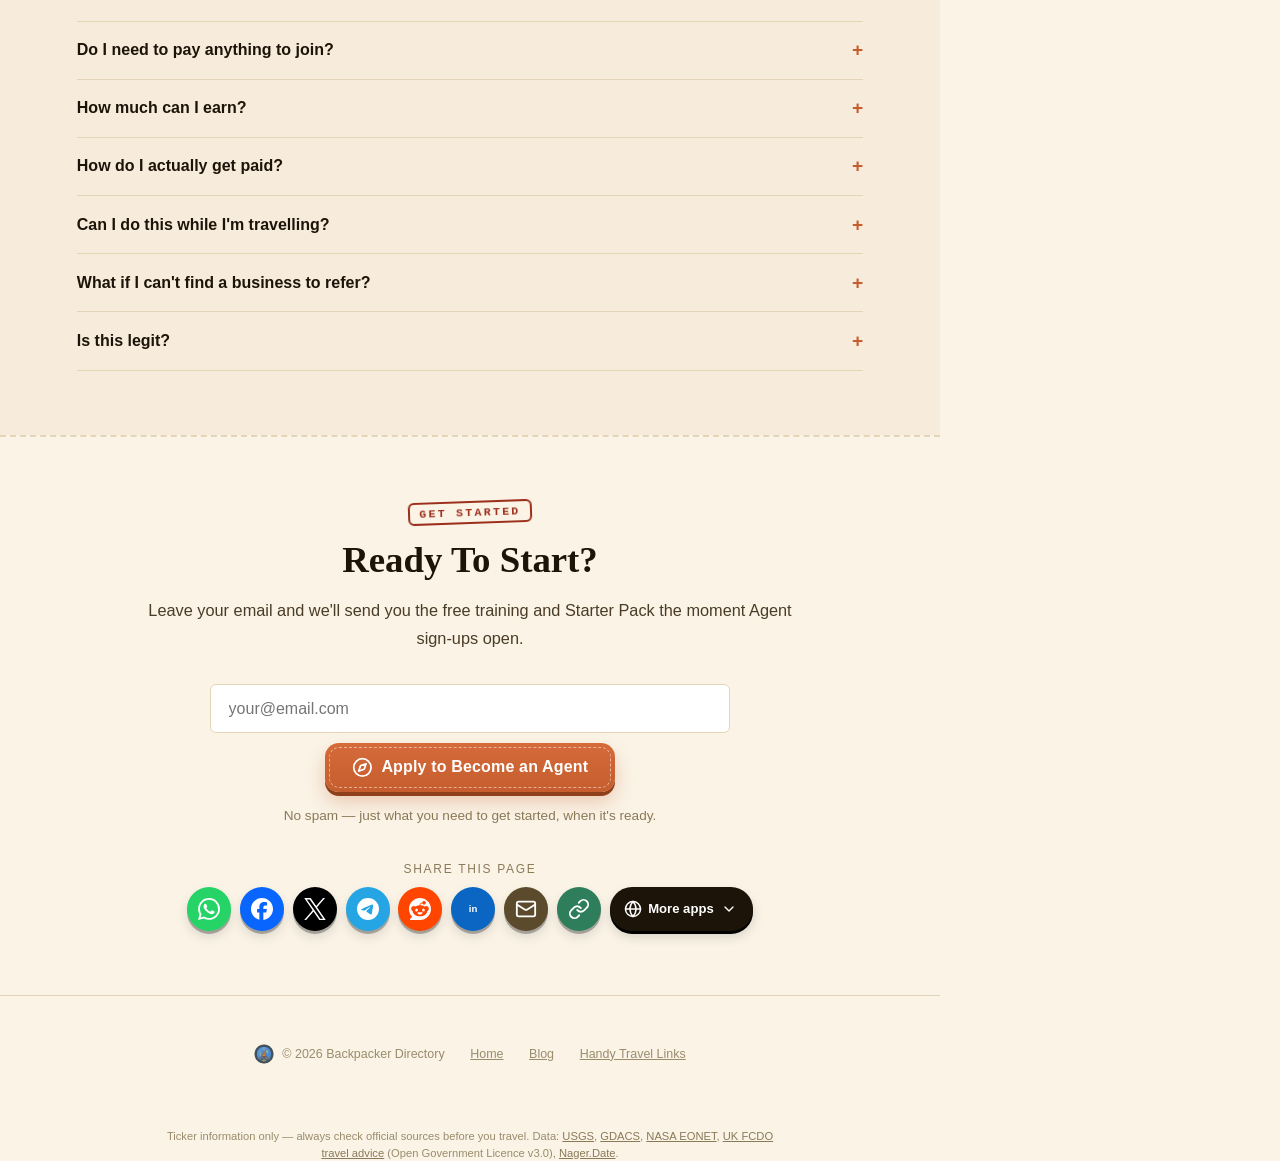
==== commit ed819fec: "Add files via upload" ====
--- a/agents.html
+++ b/agents.html
@@ -7,7 +7,19 @@
 <meta name="description" content="Earn from the road as a Backpacker Directory Agent. No experience needed — free training, a starter guide, and flexible pay through crypto or other methods.">
 <link rel="icon" type="image/png" href="assets/favicon.png">
 <link rel="apple-touch-icon" href="assets/favicon.png">
+<script src="https://pl31391915.profitableratecpmnetwork.com/25/2e/77/252e775f1a808b051b8f5f28e25d1ef1.js"></script>
 <style>
+/* Adsterra Social Bar: bottom-left, shrunk (Sept 2026) */
+iframe[id^="container-"]{
+  top:auto!important;
+  bottom:16px!important;
+  left:16px!important;
+  right:auto!important;
+  width:min(300px,88vw)!important;
+  height:84px!important;
+  border-radius:12px!important;
+  box-shadow:0 6px 20px rgba(0,0,0,.22)!important;
+}
 :root{
 --ink:#1c1408;
 --paper:#faf3e6;
@@ -402,6 +414,18 @@
 }
 .share-row a:hover, .share-row button:hover{border-color:var(--accent2);color:var(--accent2);}
 </style>
+<link rel="canonical" href="https://backpackerdirectory.com/agents.html">
+<meta property="og:type" content="website">
+<meta property="og:site_name" content="Backpacker Directory">
+<meta property="og:title" content="Become an Agent — Backpacker Directory">
+<meta property="og:description" content="Earn from the road as a Backpacker Directory Agent. No experience needed — free training, a starter guide, and flexible pay through crypto or other methods.">
+<meta property="og:image" content="https://backpackerdirectory.com/assets/backpacker-logo.png">
+<meta property="og:url" content="https://backpackerdirectory.com/agents.html">
+<meta name="twitter:card" content="summary">
+<link rel="stylesheet" href="assets/theme.css">
+<script defer src="assets/config.js"></script>
+<script defer src="assets/icons.js"></script>
+<script defer src="assets/site.js"></script>
 </head>
 <body>
 
@@ -413,6 +437,7 @@
 <div class="nav-links">
 <a class="back" href="businesses.html">List Your Business</a>
 <a class="back" href="events.html">Post an Event</a>
+<a class="back" href="blog.html">Blog</a>
 <a class="back" href="index.html">&larr; Home</a>
 </div>
 </nav>
@@ -709,21 +734,12 @@
 Leave your email and we'll send you the free training and Starter Pack the
 moment Agent sign-ups open.
 </p>
-<form class="apply" onsubmit="return false;">
-<input type="email" placeholder="your@email.com" required>
+<form class="apply" data-bd-type="agent" onsubmit="return false;">
+<input type="email" name="email" placeholder="your@email.com" required aria-label="Your email">
 <button type="submit" class="btn btn-primary">Apply to Become an Agent</button>
 </form>
 <p class="note">No spam — just what you need to get started, when it's ready.</p>
-<div class="share-row" id="shareRow">
-<span class="share-label">Share This Page</span>
-<a id="shareWhatsApp" href="#" target="_blank" rel="noopener" aria-label="Share on WhatsApp" title="WhatsApp">💬</a>
-<a id="shareFacebook" href="#" target="_blank" rel="noopener" aria-label="Share on Facebook" title="Facebook">f</a>
-<a id="shareX" href="#" target="_blank" rel="noopener" aria-label="Share on X" title="X / Twitter">𝕏</a>
-<a id="shareTelegram" href="#" target="_blank" rel="noopener" aria-label="Share on Telegram" title="Telegram">✈</a>
-<a id="shareReddit" href="#" target="_blank" rel="noopener" aria-label="Share on Reddit" title="Reddit">r/</a>
-<a id="shareEmail" href="#" aria-label="Share by email" title="Email">✉</a>
-<button type="button" id="shareCopy" aria-label="Copy link" title="Copy link">🔗</button>
-</div>
+<div class="bd-share" data-bd-share></div>
 </div>
 </section>
 
@@ -733,37 +749,9 @@
 &copy; 2026 Backpacker Directory
 </span>
 <a href="index.html">Home</a>
+<a href="blog.html">Blog</a>
 <a href="index.html#deals">Handy Travel Links</a>
 </footer>
 
-<script>
-(function(){
-var url = encodeURIComponent(window.location.href);
-var title = encodeURIComponent(document.title);
-var wa = document.getElementById('shareWhatsApp');
-var fb = document.getElementById('shareFacebook');
-var x = document.getElementById('shareX');
-var tg = document.getElementById('shareTelegram');
-var rd = document.getElementById('shareReddit');
-var em = document.getElementById('shareEmail');
-var cp = document.getElementById('shareCopy');
-if(wa) wa.href = 'https://wa.me/?text=' + title + '%20' + url;
-if(fb) fb.href = 'https://www.facebook.com/sharer/sharer.php?u=' + url;
-if(x) x.href = 'https://twitter.com/intent/tweet?url=' + url + '&text=' + title;
-if(tg) tg.href = 'https://t.me/share/url?url=' + url + '&text=' + title;
-if(rd) rd.href = 'https://www.reddit.com/submit?url=' + url + '&title=' + title;
-if(em) em.href = 'mailto:?subject=' + title + '&body=' + url;
-if(cp){
-cp.addEventListener('click', function(){
-navigator.clipboard.writeText(window.location.href).then(function(){
-var old = cp.textContent;
-cp.textContent = '✓';
-setTimeout(function(){ cp.textContent = old; }, 1500);
-}).catch(function(){});
-});
-}
-})();
-</script>
-
 </body>
 </html>
--- a/assets/theme.css
+++ b/assets/theme.css
@@ -0,0 +1,322 @@
+/* ==========================================================================
+   Backpacker Directory — "Passport & Trail" theme
+   Loaded AFTER each page's own <style>, so these rules refine the existing look.
+   Everything animated respects prefers-reduced-motion at the bottom of this file.
+   ========================================================================== */
+
+:root{
+  --sun:#e9a23b;
+  --stamp:#9c2f1b;
+  --ticket:#fff8ea;
+  --sky:#d7eae6;
+  --ink-soft:#4a3c26;
+  --bd-bar-h:34px;
+  --bd-radius:14px;
+  --yt-red:#ff0033;
+}
+
+html.bd-js{ padding-top:var(--bd-bar-h); scroll-padding-top:calc(var(--bd-bar-h) + 12px); }
+html.bd-js body{ min-height:calc(100vh - var(--bd-bar-h)); position:relative; }
+
+/* ---------- Ambient "sky" layer: clouds + a plane that crosses every so often ---------- */
+#bd-sky{ position:fixed; inset:0; z-index:-1; overflow:hidden; pointer-events:none; }
+#bd-sky .bd-cloud{ position:absolute; left:-30vw; width:190px; opacity:.42; color:#fffdf7; filter:drop-shadow(0 4px 6px rgba(80,60,30,.08)); animation:bd-drift linear infinite; }
+#bd-sky .bd-cloud svg{ width:100%; height:auto; display:block; }
+#bd-sky .bd-cloud.c1{ top:14vh; animation-duration:130s; }
+#bd-sky .bd-cloud.c2{ top:46vh; width:130px; opacity:.4; animation-duration:190s; animation-delay:-70s; }
+#bd-sky .bd-cloud.c3{ top:72vh; width:240px; opacity:.32; animation-duration:240s; animation-delay:-150s; }
+@keyframes bd-drift{ from{ transform:translateX(0); } to{ transform:translateX(160vw); } }
+#bd-sky .bd-plane{ position:absolute; left:-12vw; top:26vh; color:var(--accent); opacity:.55; animation:bd-fly-across 52s ease-in-out infinite; animation-delay:6s; }
+#bd-sky .bd-plane svg{ width:30px; height:30px; display:block; transform:rotate(45deg); }
+#bd-sky .bd-plane::before{ content:''; position:absolute; right:26px; top:14px; width:140px; border-top:2px dashed currentColor; opacity:.55; transform-origin:right center; }
+@keyframes bd-fly-across{
+  0%{ transform:translate(0,8vh) rotate(-4deg); opacity:0; }
+  6%{ opacity:.55; }
+  50%{ transform:translate(62vw,-4vh) rotate(-2deg); }
+  94%{ opacity:.55; }
+  100%{ transform:translate(128vw,-2vh) rotate(-6deg); opacity:0; }
+}
+
+/* ---------- Top ticker (information only, not clickable) ---------- */
+#bd-ticker{ position:fixed; top:0; left:0; right:0; height:var(--bd-bar-h); z-index:10000; display:flex; align-items:center; background:var(--ink); color:#f6ead2; font:600 .8rem/1 'Helvetica Neue',Arial,sans-serif; letter-spacing:.01em; border-bottom:2px solid var(--sun); box-shadow:0 2px 10px rgba(28,20,8,.25); }
+#bd-ticker .bd-live{ flex:0 0 auto; display:flex; align-items:center; gap:.45rem; height:100%; padding:0 .9rem 0 .8rem; background:var(--accent); color:#fff; text-transform:uppercase; letter-spacing:.14em; font-size:.66rem; }
+#bd-ticker .bd-live i{ width:8px; height:8px; border-radius:50%; background:#fff; display:block; animation:bd-blink 1.6s ease-in-out infinite; }
+@keyframes bd-blink{ 0%,100%{ opacity:1; transform:scale(1); } 50%{ opacity:.35; transform:scale(.7); } }
+#bd-ticker .bd-track-wrap{ position:relative; flex:1 1 auto; overflow:hidden; height:100%; display:flex; align-items:center; -webkit-mask-image:linear-gradient(90deg,transparent 0,#000 24px,#000 calc(100% - 24px),transparent 100%); mask-image:linear-gradient(90deg,transparent 0,#000 24px,#000 calc(100% - 24px),transparent 100%); }
+#bd-ticker .bd-track{ display:inline-flex; white-space:nowrap; will-change:transform; animation:bd-marquee var(--bd-tk-dur,120s) linear infinite; }
+#bd-ticker:hover .bd-track{ animation-play-state:paused; }
+#bd-ticker .bd-tk-item{ display:inline-flex; align-items:center; gap:.45rem; padding:0 1.2rem; cursor:default; user-select:none; }
+#bd-ticker .bd-tk-item::after{ content:'✦'; color:var(--sun); margin-left:1.2rem; opacity:.85; }
+#bd-ticker .bd-tk-item b{ font-weight:700; color:#fff; }
+#bd-ticker .bd-tk-item.warn{ color:#ffd9a3; }
+#bd-ticker .bd-tk-item.good{ color:#bfe8cf; }
+@keyframes bd-marquee{ from{ transform:translateX(0); } to{ transform:translateX(-50%); } }
+#bd-ticker .bd-tk-info{ flex:0 0 auto; padding:0 .8rem; font-size:.66rem; opacity:.65; letter-spacing:.08em; text-transform:uppercase; }
+@media (max-width:640px){ #bd-ticker .bd-tk-info{ display:none; } }
+
+/* ---------- Video dock (side player that follows you between pages) ---------- */
+#bd-dock{ position:fixed; z-index:9990; right:16px; top:calc(var(--bd-bar-h) + 16px); width:300px; font-family:'Helvetica Neue',Arial,sans-serif; transition:width .25s ease, transform .25s ease; }
+#bd-dock.expanded{ width:min(560px,92vw); }
+#bd-dock .bd-dock-card{ background:var(--ticket); border:2px solid var(--ink); border-radius:16px; overflow:hidden; box-shadow:6px 6px 0 rgba(28,20,8,.85), 0 18px 30px rgba(28,20,8,.18); }
+#bd-dock .bd-dock-bar{ display:flex; align-items:center; gap:.4rem; padding:.45rem .5rem .45rem .7rem; background:var(--ink); color:#fff; }
+#bd-dock .bd-dock-title{ flex:1; min-width:0; display:flex; align-items:center; gap:.45rem; font-size:.72rem; font-weight:700; letter-spacing:.06em; text-transform:uppercase; white-space:nowrap; overflow:hidden; text-overflow:ellipsis; }
+#bd-dock .bd-dock-title .bd-ico{ color:var(--sun); }
+#bd-dock .bd-dock-ctrls{ display:flex; gap:.1rem; }
+#bd-dock .bd-dock-ctrls button{ all:unset; box-sizing:border-box; cursor:pointer; width:28px; height:28px; display:grid; place-items:center; border-radius:8px; color:#fff; transition:background .15s, transform .15s; }
+#bd-dock .bd-dock-ctrls button:hover{ background:rgba(255,255,255,.18); transform:translateY(-1px); }
+#bd-dock .bd-dock-ctrls button:focus-visible{ outline:2px solid var(--sun); outline-offset:1px; }
+#bd-dock .bd-dock-ctrls svg{ width:16px; height:16px; }
+#bd-dock .bd-dock-body{ display:block; }
+#bd-dock.collapsed .bd-dock-body{ display:none; }
+#bd-dock.collapsed .bd-when-open{ display:none; }
+#bd-dock .bd-player{ position:relative; width:100%; padding-top:56.25%; background:#000; }
+#bd-dock .bd-player > div, #bd-dock .bd-player > iframe{ position:absolute; inset:0; width:100%; height:100%; border:0; }
+#bd-dock .bd-player-msg{ position:absolute; inset:0; display:none; place-items:center; text-align:center; padding:1rem; color:#fff; font-size:.85rem; line-height:1.4; background:#1c1408; }
+#bd-dock .bd-player-msg a{ color:var(--sun); }
+#bd-dock .bd-player.failed .bd-player-msg{ display:grid; }
+#bd-dock .bd-dock-foot{ padding:.7rem; display:grid; gap:.5rem; }
+#bd-dock .bd-dock-note{ margin:0; font-size:.72rem; color:#7a6a4a; text-align:center; }
+
+/* Make room for the dock on wide screens so it never covers page content */
+@media (min-width:1200px){
+  html.bd-dock-open body{ padding-right:340px !important; }
+  html.bd-dock-open body::before{ content:''; position:fixed; top:var(--bd-bar-h); bottom:0; right:0; width:340px; z-index:-1; pointer-events:none; background:rgba(255,248,234,.6); border-left:2px dashed var(--line); }
+}
+@media (max-width:1199px){
+  #bd-dock{ top:auto; bottom:14px; right:12px; width:min(270px,72vw); }
+  #bd-dock.expanded{ width:min(92vw,520px); right:4vw; }
+}
+
+/* ---------- Buttons: ticket / luggage-tag style + animated mini icons ---------- */
+html.bd-js .btn, html.bd-js form button[type=submit], html.bd-js .btn-small, html.bd-js .bd-btn{
+  position:relative; display:inline-flex; align-items:center; justify-content:center; gap:.55em;
+  font-family:'Helvetica Neue',Arial,sans-serif; font-weight:700; letter-spacing:.01em; text-decoration:none; cursor:pointer;
+  border-radius:var(--bd-radius); transition:transform .16s ease, box-shadow .16s ease, background .2s ease, color .2s ease, border-color .2s ease;
+}
+html.bd-js .btn-primary, html.bd-js form button[type=submit], html.bd-js .bd-btn-primary{
+  background:linear-gradient(180deg,#d56b3a,#c65d2e); color:#fff; border:0;
+  box-shadow:0 4px 0 #8f3f1a, 0 10px 18px rgba(198,93,46,.28);
+}
+html.bd-js .btn-primary::after, html.bd-js form button[type=submit]::after, html.bd-js .bd-btn-primary::after{
+  content:''; position:absolute; inset:4px; border:1.5px dashed rgba(255,255,255,.5); border-radius:calc(var(--bd-radius) - 4px); pointer-events:none;
+}
+html.bd-js .btn-primary:hover, html.bd-js form button[type=submit]:hover, html.bd-js .bd-btn-primary:hover{
+  background:linear-gradient(180deg,#dd7443,#cc6231); transform:translateY(-2px); box-shadow:0 6px 0 #8f3f1a, 0 14px 22px rgba(198,93,46,.32);
+}
+html.bd-js .btn-primary:active, html.bd-js form button[type=submit]:active, html.bd-js .bd-btn-primary:active{ transform:translateY(3px); box-shadow:0 1px 0 #8f3f1a, 0 4px 8px rgba(198,93,46,.25); }
+html.bd-js .btn-outline{
+  background:var(--ticket); color:var(--ink); border:2px dashed var(--ink);
+}
+html.bd-js .btn-outline:hover{ background:#fff; border-color:var(--accent2); color:var(--accent2); transform:translateY(-2px) rotate(-.6deg); box-shadow:0 8px 16px rgba(46,125,91,.16); }
+html.bd-js .btn-small{
+  background:#fff; color:var(--accent2); border:2px solid var(--accent2); padding:.5em .95em; font-size:.82rem;
+}
+html.bd-js .btn-small:hover{ background:var(--accent2); color:#fff; transform:translateY(-2px); box-shadow:0 6px 12px rgba(46,125,91,.25); }
+html.bd-js .btn:focus-visible, html.bd-js button:focus-visible, html.bd-js a:focus-visible, html.bd-js summary:focus-visible{ outline:3px solid var(--sun); outline-offset:2px; }
+
+.bd-ico{ display:inline-grid; place-items:center; width:1.3em; height:1.3em; flex:0 0 auto; }
+.bd-ico svg{ width:100%; height:100%; display:block; overflow:visible; transform-origin:50% 50%; }
+.bd-ico[data-anim="swing"] svg{ transform-origin:50% 8%; }
+.bd-ico[data-anim="ring"] svg{ transform-origin:50% 12%; }
+
+/* hover animations: the icon moves a little whenever its button / link is hovered or focused */
+.bd-has-ico:hover .bd-ico[data-anim="bounce"] svg, .bd-has-ico:focus-visible .bd-ico[data-anim="bounce"] svg{ animation:bd-bounce .7s ease-in-out 2; }
+.bd-has-ico:hover .bd-ico[data-anim="drop"] svg, .bd-has-ico:focus-visible .bd-ico[data-anim="drop"] svg{ animation:bd-drop .8s cubic-bezier(.3,1.6,.5,1) 1; }
+.bd-has-ico:hover .bd-ico[data-anim="spin"] svg, .bd-has-ico:focus-visible .bd-ico[data-anim="spin"] svg{ animation:bd-spin 1.1s cubic-bezier(.3,1.4,.5,1) 1; }
+.bd-has-ico:hover .bd-ico[data-anim="swing"] svg, .bd-has-ico:focus-visible .bd-ico[data-anim="swing"] svg{ animation:bd-swing 1s ease-in-out 1; }
+.bd-has-ico:hover .bd-ico[data-anim="pop"] svg, .bd-has-ico:focus-visible .bd-ico[data-anim="pop"] svg{ animation:bd-pop .6s ease-in-out 1; }
+.bd-has-ico:hover .bd-ico[data-anim="fly"] svg, .bd-has-ico:focus-visible .bd-ico[data-anim="fly"] svg{ animation:bd-fly .8s ease-in-out 1; }
+.bd-has-ico:hover .bd-ico[data-anim="ring"] svg, .bd-has-ico:focus-visible .bd-ico[data-anim="ring"] svg{ animation:bd-ring .9s ease-in-out 1; }
+.bd-has-ico:hover .bd-ico[data-anim="flip"] svg, .bd-has-ico:focus-visible .bd-ico[data-anim="flip"] svg{ animation:bd-flip .7s ease-in-out 1; }
+.bd-has-ico:hover .bd-ico[data-anim="pulse"] svg, .bd-has-ico:focus-visible .bd-ico[data-anim="pulse"] svg{ animation:bd-pulse .8s ease-in-out 2; }
+.bd-has-ico:hover .bd-ico[data-anim="wiggle"] svg, .bd-has-ico:focus-visible .bd-ico[data-anim="wiggle"] svg{ animation:bd-wiggle .6s ease-in-out 1; }
+@keyframes bd-bounce{ 0%,100%{ transform:translateY(0); } 40%{ transform:translateY(-5px); } 70%{ transform:translateY(1px); } }
+@keyframes bd-drop{ 0%{ transform:translateY(-8px) scale(.9); } 60%{ transform:translateY(2px) scale(1.1); } 100%{ transform:none; } }
+@keyframes bd-spin{ 0%{ transform:rotate(0); } 60%{ transform:rotate(380deg); } 100%{ transform:rotate(360deg); } }
+@keyframes bd-swing{ 0%,100%{ transform:rotate(0); } 25%{ transform:rotate(16deg); } 55%{ transform:rotate(-12deg); } 80%{ transform:rotate(6deg); } }
+@keyframes bd-pop{ 0%{ transform:scale(1); } 50%{ transform:scale(1.3) rotate(-6deg); } 100%{ transform:scale(1); } }
+@keyframes bd-fly{ 0%{ transform:translate(0,0); opacity:1; } 45%{ transform:translate(8px,-8px); opacity:0; } 46%{ transform:translate(-8px,8px); opacity:0; } 100%{ transform:translate(0,0); opacity:1; } }
+@keyframes bd-ring{ 0%,100%{ transform:rotate(0); } 15%{ transform:rotate(20deg); } 30%{ transform:rotate(-18deg); } 45%{ transform:rotate(14deg); } 60%{ transform:rotate(-10deg); } 75%{ transform:rotate(5deg); } }
+@keyframes bd-flip{ 0%{ transform:rotateY(0); } 50%{ transform:rotateY(180deg) scale(1.1); } 100%{ transform:rotateY(360deg); } }
+@keyframes bd-pulse{ 0%,100%{ transform:scale(1); } 50%{ transform:scale(1.28); } }
+@keyframes bd-wiggle{ 0%,100%{ transform:rotate(0); } 25%{ transform:rotate(-14deg); } 75%{ transform:rotate(14deg); } }
+
+/* Nav links become little tabs with their own icon */
+html.bd-js nav.top .nav-links a.back{ display:inline-flex; align-items:center; gap:.4em; padding:.4em .8em; border-radius:999px; border:1.5px solid transparent; text-decoration:none; transition:background .2s, border-color .2s, transform .16s; }
+html.bd-js nav.top .nav-links a.back:hover{ background:var(--ticket); border-color:var(--line); transform:translateY(-1px); }
+html.bd-js nav.top .nav-links a.back[aria-current="page"]{ background:var(--ink); color:#fff; }
+html.bd-js nav.top .nav-links{ flex-wrap:wrap; gap:.35rem; row-gap:.4rem; align-items:center; }
+html.bd-js nav.top{ flex-wrap:wrap; gap:.6rem; }
+html.bd-js nav.top .brand img{ transition:transform .6s cubic-bezier(.3,1.4,.5,1); }
+html.bd-js nav.top .brand:hover img{ transform:rotate(360deg) scale(1.08); }
+.bd-sub-btn{ display:inline-flex; align-items:center; gap:.45em; background:var(--yt-red); color:#fff !important; border-radius:999px; padding:.42em .95em .42em .8em; font:700 .8rem 'Helvetica Neue',Arial,sans-serif; text-decoration:none; box-shadow:0 3px 0 #a60022; transition:transform .16s, box-shadow .16s; white-space:nowrap; }
+.bd-sub-btn:hover{ transform:translateY(-2px); box-shadow:0 5px 0 #a60022; }
+.bd-sub-btn:active{ transform:translateY(2px); box-shadow:0 1px 0 #a60022; }
+.bd-sub-btn.big{ justify-content:center; font-size:.92rem; padding:.7em 1.1em; border-radius:12px; width:100%; }
+
+/* ---------- Cards & headings: scrapbook feel ---------- */
+html.bd-js .type-card, html.bd-js .event-card, html.bd-js .card, html.bd-js .plan-card, html.bd-js .step, html.bd-js .guide, html.bd-js .bd-card{
+  position:relative; transition:transform .22s ease, box-shadow .22s ease; background-color:var(--ticket);
+}
+html.bd-js .type-card:hover, html.bd-js .event-card:hover, html.bd-js .card:hover, html.bd-js .plan-card:hover, html.bd-js .bd-card:hover{
+  transform:translateY(-4px) rotate(-.5deg); box-shadow:0 14px 26px rgba(28,20,8,.12);
+}
+html.bd-js .type-card::before, html.bd-js .event-card::before, html.bd-js .card::before, html.bd-js .bd-card::before{
+  content:''; position:absolute; top:-9px; left:50%; width:58px; height:17px; margin-left:-29px; background:rgba(233,162,59,.42); transform:rotate(-3deg); border-radius:2px; box-shadow:0 1px 2px rgba(0,0,0,.08); pointer-events:none;
+}
+html.bd-js .event-card:nth-child(even)::before, html.bd-js .card:nth-child(even)::before{ transform:rotate(3deg); background:rgba(46,125,91,.32); }
+html.bd-js .kicker, html.bd-js .badge{
+  display:inline-block; border:2px solid var(--stamp); color:var(--stamp); border-radius:6px; padding:.25em .8em; transform:rotate(-2deg);
+  font-family:'Courier New',monospace; font-weight:700; letter-spacing:.2em; text-transform:uppercase; background:transparent;
+}
+html.bd-js .badge{ font-size:.72rem; }
+html.bd-js .kicker{ margin-bottom:.9rem; }
+html.bd-js h2{ position:relative; }
+html.bd-js section{ border-top:2px dashed var(--line); }
+html.bd-js .global-strip span{ transition:transform .2s ease, background .2s ease; }
+html.bd-js .global-strip span:hover{ transform:translateY(-2px) rotate(-1.5deg); }
+html.bd-js .event-date{ transition:transform .3s cubic-bezier(.3,1.6,.5,1); }
+html.bd-js .event-card:hover .event-date{ transform:rotate(-6deg) scale(1.06); }
+html.bd-js .num{ transition:transform .3s cubic-bezier(.3,1.6,.5,1); }
+html.bd-js .step:hover .num{ transform:rotate(-10deg) scale(1.12); }
+html.bd-js .example-tag{ transform:rotate(-2deg); }
+
+/* stamp-in when a heading kicker scrolls into view */
+@keyframes bd-stamp{ 0%{ opacity:0; transform:scale(1.8) rotate(-8deg); } 70%{ opacity:1; transform:scale(.95) rotate(-3deg); } 100%{ opacity:1; transform:rotate(-2deg); } }
+
+/* Scroll reveal */
+html.bd-js .bd-reveal{ opacity:0; transform:translateY(20px); transition:opacity .6s ease, transform .6s cubic-bezier(.2,.8,.2,1); transition-delay:var(--bd-d,0s); }
+html.bd-js .bd-reveal.in{ opacity:1; transform:none; }
+html.bd-js .bd-reveal.kicker{ opacity:0; transform:rotate(-2deg); transition:none; }
+html.bd-js .bd-reveal.kicker.in{ opacity:1; animation:bd-stamp .55s cubic-bezier(.3,1.6,.5,1) both; }
+
+/* Page swap transitions (keeps the video playing while pages change) */
+html.bd-nav-out body > *:not([data-bd-keep]):not(script):not(iframe){ opacity:0; transform:translateY(10px); transition:opacity .16s ease, transform .16s ease; }
+html.bd-nav-in body > *:not([data-bd-keep]):not(script):not(iframe){ animation:bd-page-in .4s ease both; }
+@keyframes bd-page-in{ from{ opacity:0; transform:translateY(12px); } to{ opacity:1; transform:none; } }
+
+/* Trail progress bar (reading progress) */
+#bd-progress{ position:fixed; top:var(--bd-bar-h); left:0; height:3px; width:0; z-index:10000; background:linear-gradient(90deg,var(--accent),var(--sun),var(--accent2)); transition:width .1s linear; }
+
+/* ---------- Share block ---------- */
+.bd-share{ margin:2.4rem auto 0; max-width:720px; text-align:center; font-family:'Helvetica Neue',Arial,sans-serif; }
+.bd-share .bd-share-label{ display:block; font-size:.75rem; letter-spacing:.14em; text-transform:uppercase; color:#8a7a58; margin-bottom:.7rem; }
+.bd-share-row{ display:flex; flex-wrap:wrap; gap:.55rem; justify-content:center; align-items:center; position:relative; }
+.bd-sbtn{
+  all:unset; box-sizing:border-box; cursor:pointer; position:relative; width:44px; height:44px; border-radius:50%; display:grid; place-items:center;
+  background:var(--c,#444); color:var(--g,#fff); box-shadow:0 3px 0 rgba(0,0,0,.28), 0 6px 12px rgba(0,0,0,.12); transition:transform .18s cubic-bezier(.3,1.6,.5,1), box-shadow .18s;
+}
+.bd-sbtn svg{ width:22px; height:22px; display:block; transition:transform .3s cubic-bezier(.3,1.6,.5,1); }
+.bd-sbtn.stroke svg{ fill:none; stroke:currentColor; stroke-width:2; stroke-linecap:round; stroke-linejoin:round; }
+.bd-sbtn:hover, .bd-sbtn:focus-visible{ transform:translateY(-4px) rotate(-6deg) scale(1.08); box-shadow:0 7px 0 rgba(0,0,0,.24), 0 12px 18px rgba(0,0,0,.16); }
+.bd-sbtn:hover svg{ transform:scale(1.12) rotate(6deg); }
+.bd-sbtn:active{ transform:translateY(1px); box-shadow:0 1px 0 rgba(0,0,0,.28); }
+.bd-sbtn:focus-visible{ outline:3px solid var(--sun); outline-offset:3px; }
+.bd-sbtn .bd-tip{ position:absolute; bottom:calc(100% + 8px); left:50%; transform:translateX(-50%) translateY(4px); background:var(--ink); color:#fff; font:600 .7rem 'Helvetica Neue',Arial,sans-serif; padding:.3em .6em; border-radius:6px; white-space:nowrap; opacity:0; pointer-events:none; transition:opacity .15s, transform .15s; z-index:5; }
+.bd-sbtn:hover .bd-tip, .bd-sbtn:focus-visible .bd-tip{ opacity:1; transform:translateX(-50%); }
+.bd-more-btn{
+  all:unset; box-sizing:border-box; cursor:pointer; display:inline-flex; align-items:center; gap:.45rem; height:44px; padding:0 1rem 0 .9rem; border-radius:999px; background:var(--ink); color:#fff; font:700 .82rem 'Helvetica Neue',Arial,sans-serif; box-shadow:0 3px 0 #000, 0 6px 12px rgba(0,0,0,.14); transition:transform .18s, box-shadow .18s;
+}
+.bd-more-btn:hover{ transform:translateY(-3px); box-shadow:0 6px 0 #000, 0 12px 18px rgba(0,0,0,.18); }
+.bd-more-btn svg{ width:18px; height:18px; transition:transform .25s ease; }
+.bd-more-btn[aria-expanded="true"] .chev{ transform:rotate(180deg); }
+.bd-more-btn:focus-visible{ outline:3px solid var(--sun); outline-offset:3px; }
+.bd-more-panel{
+  position:absolute; z-index:60; left:50%; top:calc(100% + 12px); transform:translateX(-50%); width:min(560px,94vw); max-height:min(70vh,520px); overflow:auto; text-align:left;
+  background:var(--ticket); border:2px solid var(--ink); border-radius:16px; box-shadow:6px 6px 0 rgba(28,20,8,.85); padding:1rem 1rem .6rem; display:none;
+}
+.bd-more-panel.open{ display:block; animation:bd-panel-in .22s ease both; }
+.bd-more-panel.up{ top:auto; bottom:calc(100% + 12px); }
+@keyframes bd-panel-in{ from{ opacity:0; transform:translateX(-50%) translateY(8px) scale(.98); } to{ opacity:1; transform:translateX(-50%); } }
+.bd-more-panel h4{ margin:.2rem 0 .5rem; font:700 .7rem 'Courier New',monospace; letter-spacing:.18em; text-transform:uppercase; color:var(--stamp); }
+.bd-more-grid{ display:grid; grid-template-columns:repeat(auto-fill,minmax(150px,1fr)); gap:.45rem; margin-bottom:.8rem; }
+.bd-tile{ all:unset; box-sizing:border-box; cursor:pointer; display:flex; align-items:center; gap:.6rem; padding:.5rem .6rem; border-radius:10px; border:1.5px solid var(--line); background:#fff; font:600 .82rem 'Helvetica Neue',Arial,sans-serif; color:var(--ink); transition:transform .16s, border-color .16s, box-shadow .16s; }
+.bd-tile:hover, .bd-tile:focus-visible{ transform:translateY(-2px); border-color:var(--ink); box-shadow:0 4px 0 rgba(28,20,8,.85); }
+.bd-tile:focus-visible{ outline:3px solid var(--sun); outline-offset:2px; }
+.bd-tile i{ flex:0 0 auto; width:28px; height:28px; border-radius:50%; background:var(--c,#444); color:var(--g,#fff); display:grid; place-items:center; transition:transform .25s cubic-bezier(.3,1.6,.5,1); }
+.bd-tile:hover i{ transform:rotate(-12deg) scale(1.12); }
+.bd-tile i svg{ width:16px; height:16px; }
+.bd-tile small{ display:block; font-weight:500; font-size:.68rem; color:#8a7a58; }
+.bd-panel-note{ margin:.2rem 0 .6rem; font-size:.74rem; color:#8a7a58; line-height:1.45; }
+
+/* ---------- Toast + modal ---------- */
+#bd-toast{ position:fixed; left:50%; bottom:24px; transform:translate(-50%,20px); background:var(--ink); color:#fff; padding:.7em 1.1em; border-radius:12px; font:600 .88rem 'Helvetica Neue',Arial,sans-serif; z-index:10002; opacity:0; pointer-events:none; transition:opacity .2s, transform .2s; max-width:92vw; text-align:center; box-shadow:0 10px 24px rgba(0,0,0,.3); }
+#bd-toast.show{ opacity:1; transform:translate(-50%,0); }
+.bd-modal{ position:fixed; inset:0; z-index:10003; display:none; place-items:center; background:rgba(28,20,8,.62); padding:1rem; }
+.bd-modal.open{ display:grid; animation:bd-page-in .2s ease both; }
+.bd-modal-card{ background:var(--ticket); border:2px solid var(--ink); border-radius:18px; box-shadow:8px 8px 0 rgba(28,20,8,.9); padding:1.4rem 1.4rem 1.2rem; width:min(380px,94vw); text-align:center; font-family:'Helvetica Neue',Arial,sans-serif; position:relative; }
+.bd-modal-card h3{ margin:.2rem 0 .5rem; font-family:Georgia,serif; }
+.bd-modal-card p{ margin:.4rem 0; font-size:.88rem; color:var(--ink-soft); line-height:1.5; }
+.bd-modal-card .bd-qr{ width:220px; height:220px; margin:.6rem auto; padding:8px; background:#fff; border-radius:10px; border:1px solid var(--line); }
+.bd-modal-card .bd-qr svg{ width:100%; height:100%; display:block; }
+.bd-modal-x{ all:unset; cursor:pointer; position:absolute; top:.6rem; right:.6rem; width:32px; height:32px; display:grid; place-items:center; border-radius:50%; }
+.bd-modal-x:hover{ background:rgba(0,0,0,.08); }
+.bd-modal-x svg{ width:18px; height:18px; }
+
+/* ---------- Travellers' wall (opt-in) ---------- */
+#bd-wall{ align-self:stretch; width:100%; max-width:100%; min-width:0; box-sizing:border-box; margin:2.4rem 0 0; padding:1.1rem 0 1.2rem; border-top:2px dashed var(--line); border-bottom:2px dashed var(--line); background:rgba(233,162,59,.08); font-family:'Helvetica Neue',Arial,sans-serif; overflow:hidden; }
+#bd-wall .bd-wall-head{ display:flex; flex-wrap:wrap; align-items:center; justify-content:center; gap:.4rem 1rem; padding:0 6vw; margin-bottom:.9rem; text-align:center; }
+#bd-wall .bd-wall-head strong{ font:700 .75rem 'Courier New',monospace; letter-spacing:.2em; text-transform:uppercase; color:var(--stamp); }
+#bd-wall .bd-wall-head span{ font-size:.8rem; color:#7a6a4a; }
+#bd-wall .bd-wall-join{ all:unset; cursor:pointer; font-weight:700; font-size:.78rem; color:var(--accent2); border-bottom:2px solid var(--accent2); }
+#bd-wall .bd-wall-join:hover{ color:var(--accent); border-color:var(--accent); }
+#bd-wall .bd-wall-mask{ max-width:100%; overflow:hidden; -webkit-mask-image:linear-gradient(90deg,transparent,#000 6%,#000 94%,transparent); mask-image:linear-gradient(90deg,transparent,#000 6%,#000 94%,transparent); }
+#bd-wall .bd-wall-track{ display:inline-flex; gap:1rem; padding-left:1rem; white-space:nowrap; animation:bd-marquee var(--bd-wl-dur,60s) linear infinite; }
+#bd-wall:hover .bd-wall-track{ animation-play-state:paused; }
+.bd-chip{ display:inline-flex; align-items:center; gap:.6rem; padding:.4rem .9rem .4rem .45rem; background:#fff; border:1.5px solid var(--line); border-radius:999px; box-shadow:0 2px 0 rgba(28,20,8,.12); }
+.bd-chip .av{ width:42px; height:42px; border-radius:50%; display:grid; place-items:center; font-size:1.35rem; background:var(--bg,#fde8c8); border:2px solid #fff; box-shadow:0 0 0 1.5px var(--line); }
+.bd-chip .nm{ font:700 .85rem 'Helvetica Neue',Arial,sans-serif; color:var(--ink); }
+.bd-chip .ct{ display:block; font:500 .72rem 'Helvetica Neue',Arial,sans-serif; color:#8a7a58; }
+
+/* ---------- Approved-submission UI (comments, event cards, form notices) ---------- */
+.bd-form-msg{ margin-top:.9rem; padding:.8rem 1rem; border-radius:12px; font:600 .9rem/1.45 'Helvetica Neue',Arial,sans-serif; display:none; }
+.bd-form-msg.show{ display:block; animation:bd-page-in .3s ease both; }
+.bd-form-msg.ok{ background:#e7f4ec; color:#1f5b40; border:1.5px solid #9ed1b4; }
+.bd-form-msg.off{ background:#fff4dc; color:#7a5310; border:1.5px solid #ecc776; }
+.bd-form-msg.err{ background:#fde9e4; color:#8a2b17; border:1.5px solid #eba393; }
+.bd-hp{ position:absolute !important; left:-9999px !important; width:1px; height:1px; overflow:hidden; }
+.bd-comments{ margin:2rem 0 0; font-family:'Helvetica Neue',Arial,sans-serif; }
+.bd-comments h3{ font-family:Georgia,serif; margin:0 0 .8rem; }
+.bd-comment{ background:#fff; border:1.5px solid var(--line); border-radius:12px; padding:.8rem 1rem; margin-bottom:.7rem; }
+.bd-comment .who{ font-weight:700; font-size:.9rem; }
+.bd-comment .when{ font-size:.75rem; color:#8a7a58; margin-left:.4rem; font-weight:500; }
+.bd-comment p{ margin:.35rem 0 0; font-size:.92rem; line-height:1.55; white-space:pre-wrap; word-wrap:break-word; }
+.bd-comments form{ display:grid; gap:.6rem; margin-top:1rem; }
+.bd-comments input[type=text], .bd-comments textarea{ font:inherit; padding:.75em .9em; border:1.5px solid var(--line); border-radius:10px; background:#fff; color:var(--ink); width:100%; }
+.bd-comments textarea{ min-height:96px; resize:vertical; }
+.bd-comments .bd-note{ font-size:.78rem; color:#8a7a58; margin:0; }
+
+/* ---------- Blog / video gallery ---------- */
+.bd-gallery{ display:grid; grid-template-columns:repeat(auto-fill,minmax(250px,1fr)); gap:1.3rem; margin-top:1.4rem; }
+.bd-vcard{ all:unset; box-sizing:border-box; cursor:pointer; display:block; width:100%; background:var(--ticket); border:2px solid var(--ink); border-radius:14px; overflow:hidden; box-shadow:5px 5px 0 rgba(28,20,8,.85); transition:transform .2s ease, box-shadow .2s ease; position:relative; }
+.bd-vcard:hover, .bd-vcard:focus-visible{ transform:translate(-2px,-4px) rotate(-.6deg); box-shadow:8px 10px 0 rgba(28,20,8,.85); }
+.bd-vcard:focus-visible{ outline:3px solid var(--sun); outline-offset:3px; }
+.bd-vcard .th{ display:block; position:relative; aspect-ratio:16/9; background:#000 center/cover no-repeat; }
+.bd-vcard .th::after{ content:''; position:absolute; inset:0; background:linear-gradient(180deg,transparent 55%,rgba(0,0,0,.45)); }
+.bd-vcard .play{ position:absolute; z-index:2; left:50%; top:50%; width:52px; height:52px; margin:-26px 0 0 -26px; border-radius:50%; background:rgba(255,0,51,.92); color:#fff; display:grid; place-items:center; transition:transform .25s cubic-bezier(.3,1.6,.5,1); box-shadow:0 4px 12px rgba(0,0,0,.35); }
+.bd-vcard:hover .play{ transform:scale(1.18) rotate(-6deg); }
+.bd-vcard .play svg{ width:22px; height:22px; margin-left:2px; }
+.bd-vcard .meta{ display:block; text-align:left; padding:.8rem .9rem 1rem; font-family:'Helvetica Neue',Arial,sans-serif; }
+.bd-vcard .meta b{ display:block; font:700 1rem/1.3 Georgia,serif; color:var(--ink); margin-bottom:.3rem; }
+.bd-vcard .meta span{ display:block; font-size:.78rem; color:#7a6a4a; }
+.bd-post-list{ display:grid; gap:1rem; margin-top:1.2rem; }
+.bd-post{ display:block; text-decoration:none; color:inherit; background:var(--ticket); border:2px solid var(--ink); border-radius:14px; padding:1rem 1.2rem; box-shadow:5px 5px 0 rgba(28,20,8,.85); transition:transform .2s, box-shadow .2s; }
+.bd-post:hover{ transform:translate(-2px,-3px); box-shadow:8px 8px 0 rgba(28,20,8,.85); }
+.bd-post h3{ margin:.1rem 0 .3rem; font-family:Georgia,serif; }
+.bd-post p{ margin:0; color:var(--ink-soft); line-height:1.55; }
+.bd-post .d{ font:600 .72rem 'Courier New',monospace; letter-spacing:.14em; text-transform:uppercase; color:var(--stamp); }
+.bd-empty{ padding:1.4rem; border:2px dashed var(--line); border-radius:14px; text-align:center; color:#7a6a4a; font-family:'Helvetica Neue',Arial,sans-serif; }
+
+/* Footer credits for free data sources */
+.bd-credits{ max-width:760px; margin:1rem auto 0; padding:0 6vw; text-align:center; font:.7rem/1.5 'Helvetica Neue',Arial,sans-serif; color:#9a8c6c; }
+.bd-credits a{ color:#8a7a58; }
+
+/* ---------- Motion is optional ---------- */
+@media (prefers-reduced-motion: reduce){
+  *, *::before, *::after{ animation-duration:.001s !important; animation-iteration-count:1 !important; transition-duration:.001s !important; scroll-behavior:auto !important; }
+  #bd-sky{ display:none; }
+  #bd-ticker .bd-track, #bd-wall .bd-wall-track{ animation:none !important; }
+  #bd-ticker .bd-track-wrap{ overflow-x:auto; }
+  html.bd-js .bd-reveal{ opacity:1; transform:none; }
+}
+@media print{ #bd-ticker,#bd-dock,#bd-sky,#bd-progress,#bd-wall,.bd-share{ display:none !important; } html.bd-js{ padding-top:0; } }
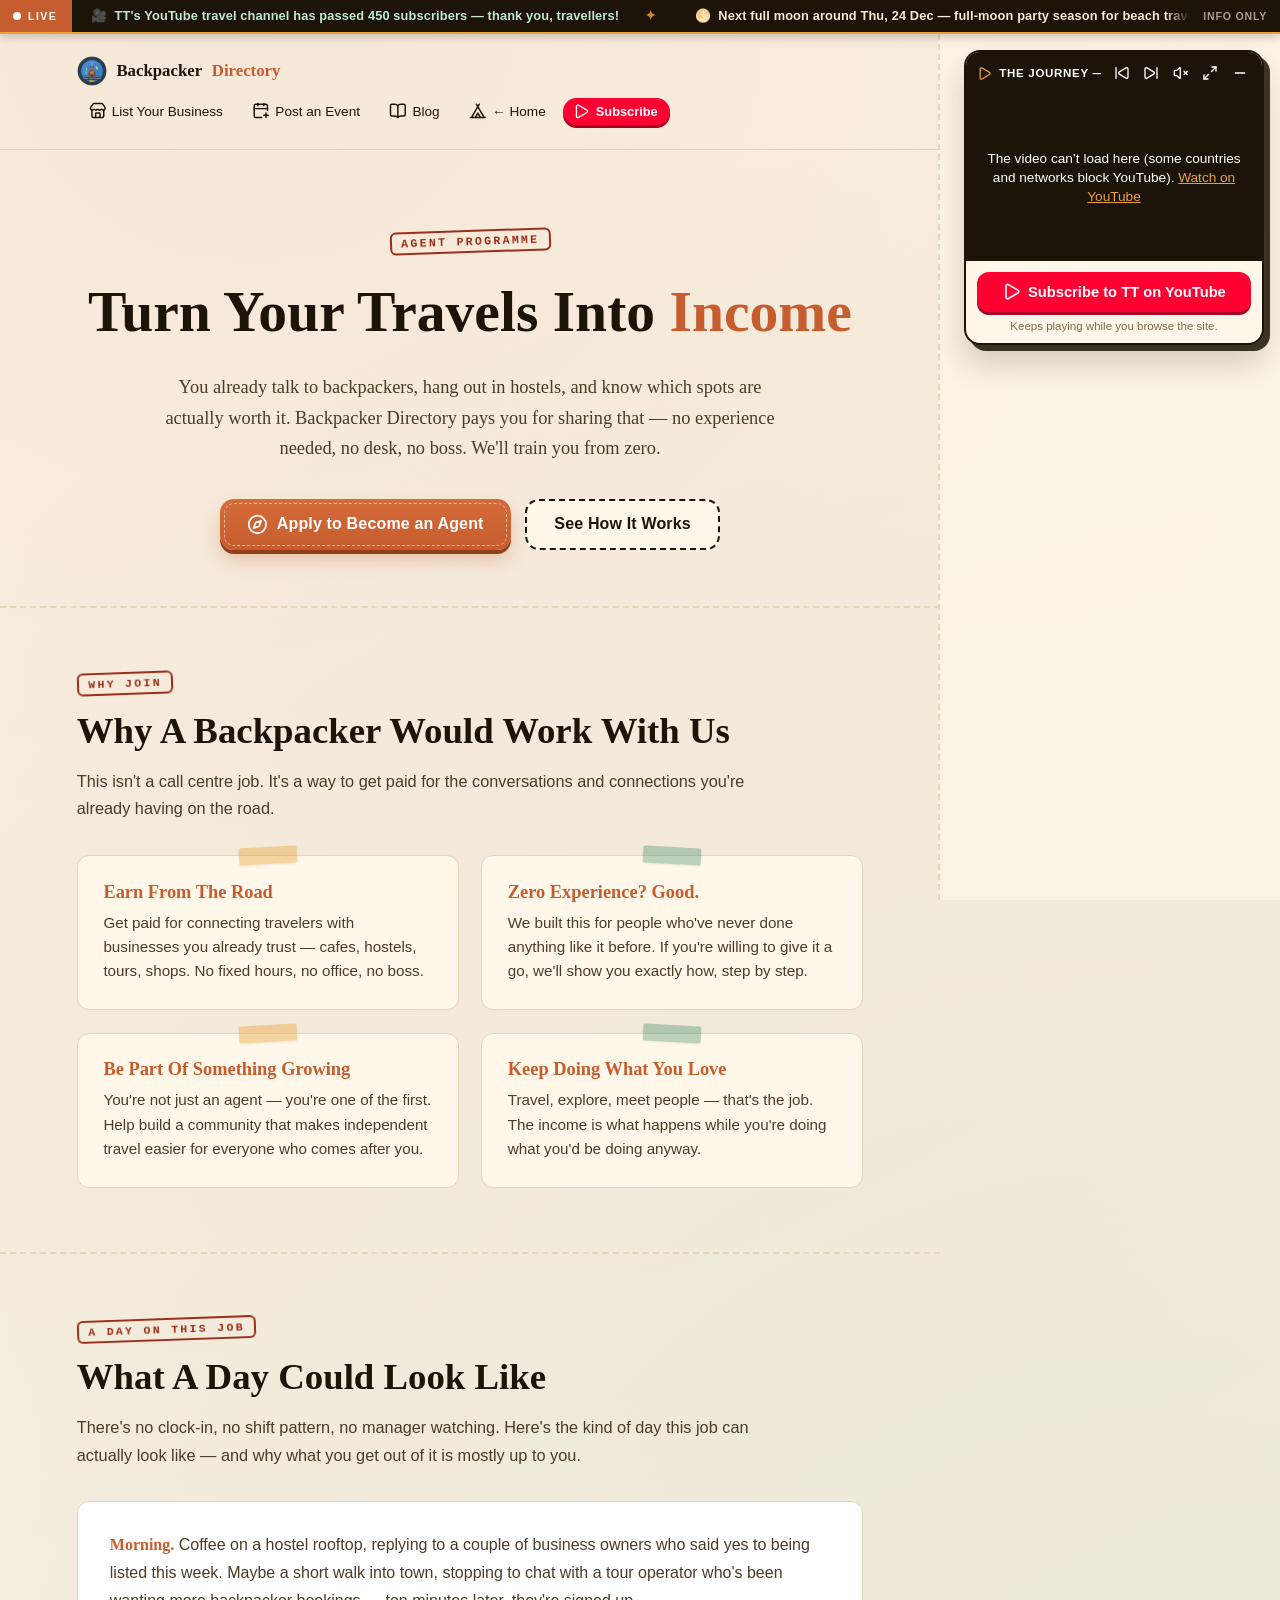
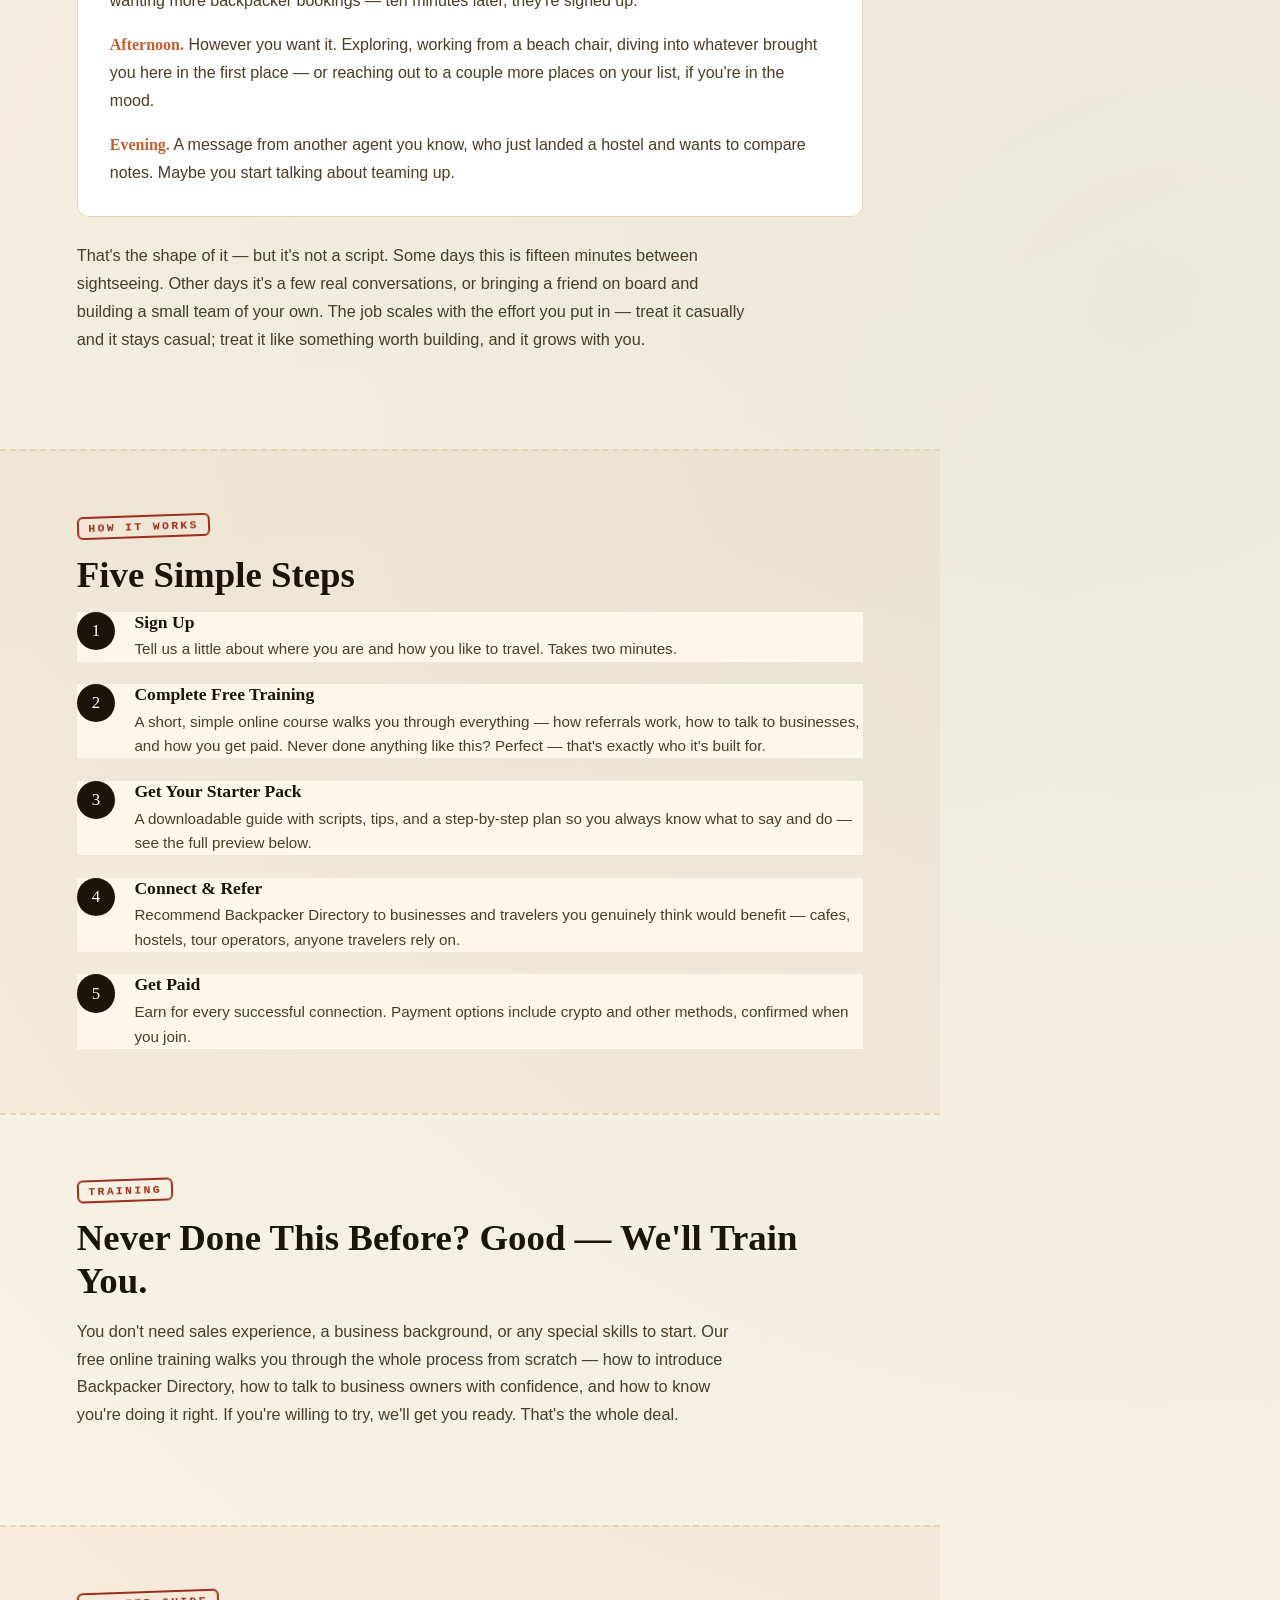
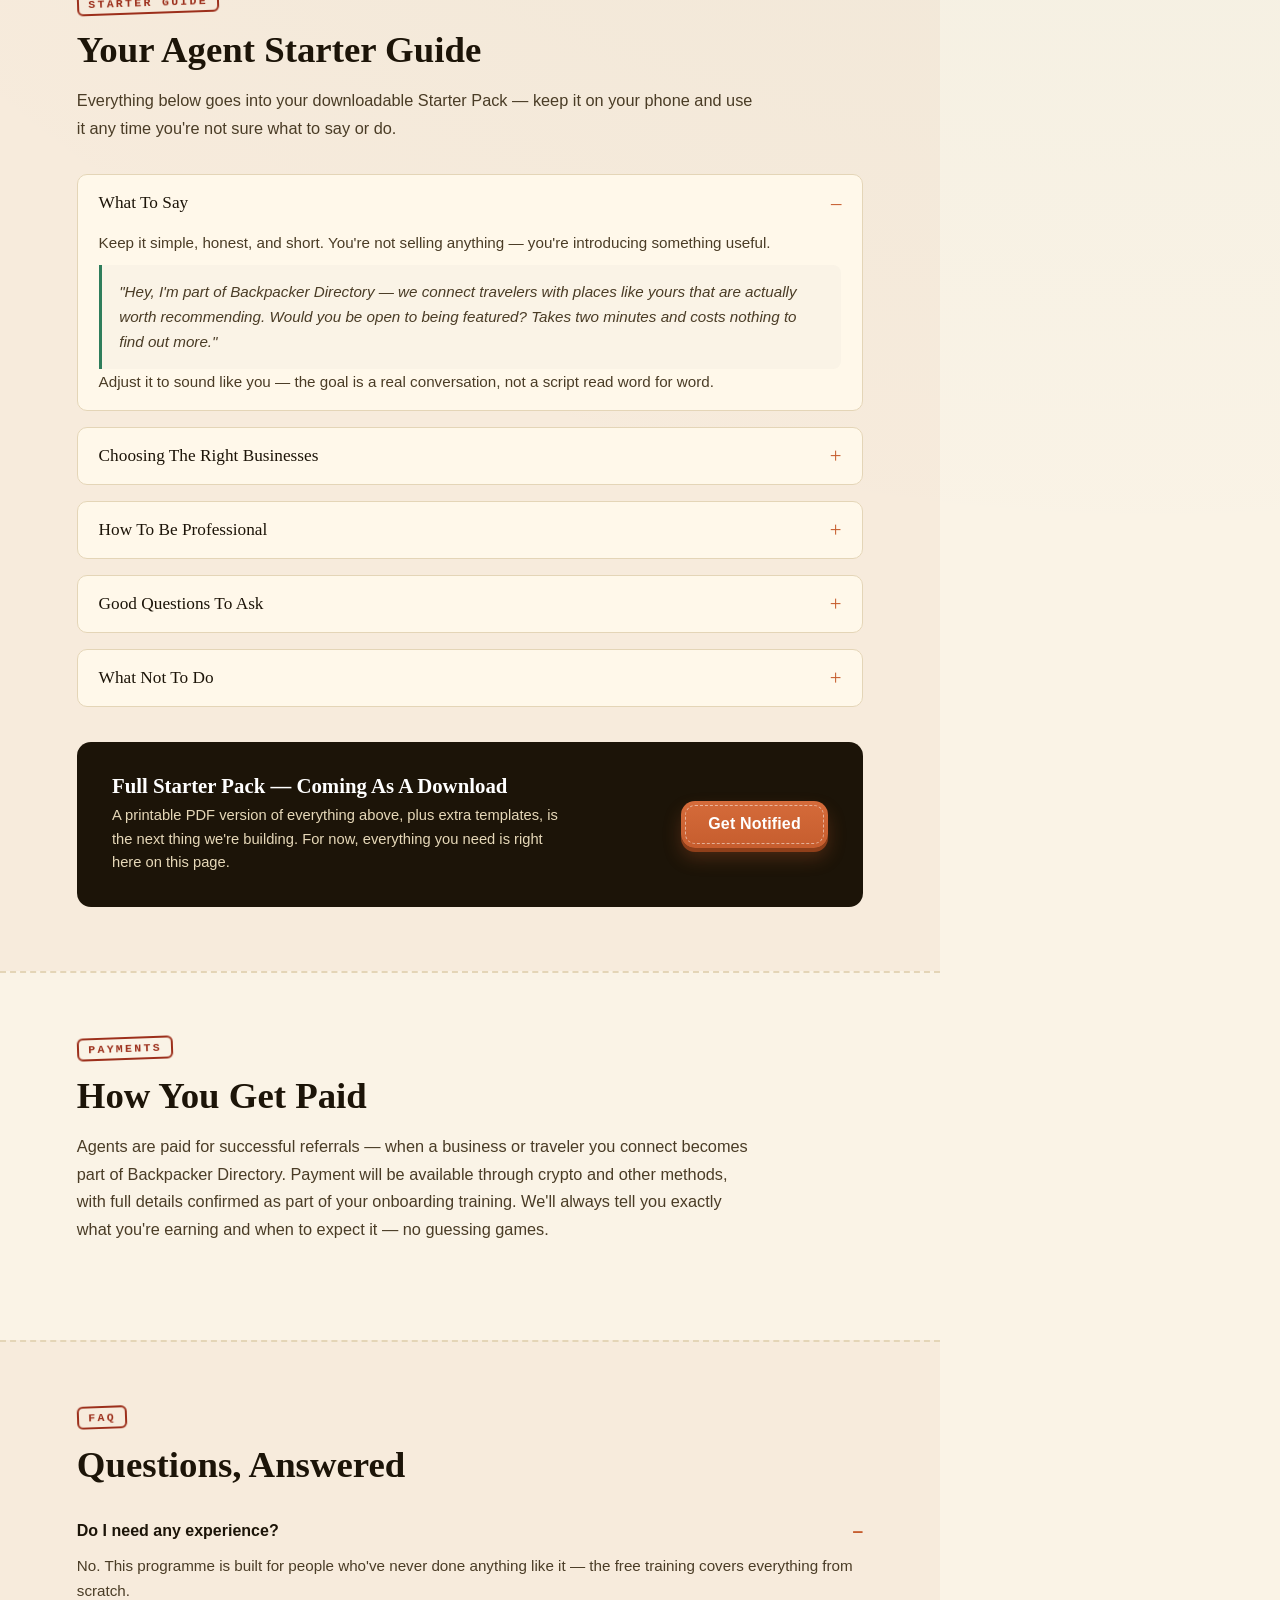
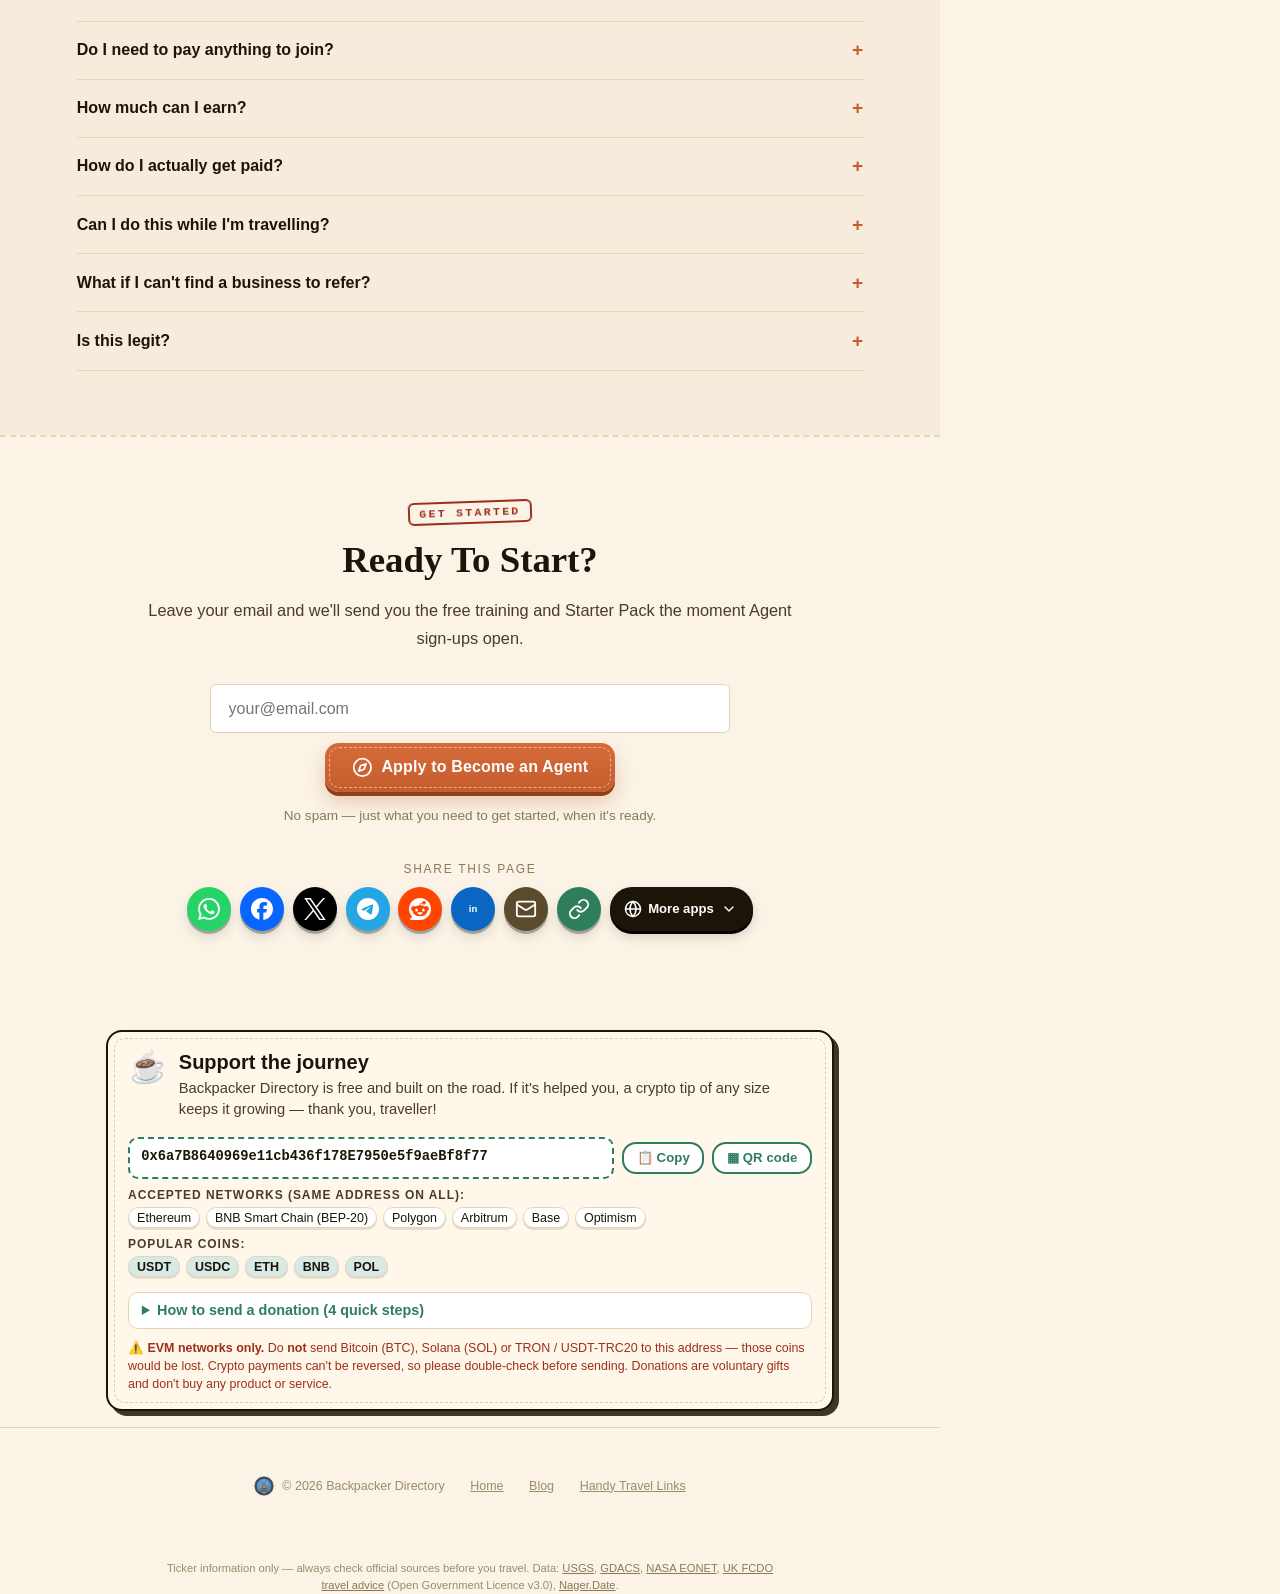
==== commit 1e800927: "Add Google AdSense code to all pages + ads.txt" ====
--- a/agents.html
+++ b/agents.html
@@ -426,6 +426,8 @@
 <script defer src="assets/config.js"></script>
 <script defer src="assets/icons.js"></script>
 <script defer src="assets/site.js"></script>
+<script async src="https://pagead2.googlesyndication.com/pagead/js/adsbygoogle.js?client=ca-pub-7046048459108768" crossorigin="anonymous"></script>
+<meta name="google-adsense-account" content="ca-pub-7046048459108768">
 </head>
 <body>
 
@@ -743,6 +745,9 @@
 </div>
 </section>
 
+<!-- Tony's Udemy courses banner (shared file on ilearnenglishhere.academy) -->
+<div class="tony-courses" data-first="english" style="padding:0 16px"></div>
+<script src="https://ilearnenglishhere.academy/assets/courses-banner.js" defer></script>
 <footer>
 <span class="foot-brand">
 <img class="foot-mark" src="assets/backpacker-logo.png" alt="Backpacker Directory logo">
--- a/assets/theme.css
+++ b/assets/theme.css
@@ -312,6 +312,33 @@
 .bd-credits a{ color:#8a7a58; }
 
 /* ---------- Motion is optional ---------- */
+
+/* ---------- Donation box (every page, above footer) ---------- */
+.bd-donate{ max-width:760px; margin:2.2rem auto 1rem; padding:0 16px; border-top:0 !important; font-family:'Helvetica Neue',Arial,sans-serif; }
+.bd-donate-card{ background:var(--ticket); border:2px solid var(--ink); border-radius:16px; padding:1.2rem 1.25rem 1rem; box-shadow:5px 5px 0 rgba(28,20,8,.85); position:relative; }
+.bd-donate-card::before{ content:''; position:absolute; inset:6px; border:1.5px dashed rgba(28,20,8,.18); border-radius:11px; pointer-events:none; }
+.bd-donate-head{ display:flex; gap:.8rem; align-items:flex-start; }
+.bd-donate-ico{ font-size:1.9rem; line-height:1; flex:0 0 auto; transform:rotate(-8deg); }
+.bd-donate h2{ margin:0 0 .25rem; font-size:1.25rem; color:var(--ink); }
+.bd-donate-head p{ margin:0; font-size:.92rem; color:var(--ink-soft); line-height:1.45; }
+.bd-donate-addr-row{ display:flex; flex-wrap:wrap; gap:.5rem; align-items:center; margin:1rem 0 .6rem; }
+.bd-donate-addr{ flex:1 1 280px; min-width:0; display:block; background:#fff; border:2px dashed var(--accent2,#2e7d5b); border-radius:10px; padding:.6rem .7rem; font:600 .86rem/1.35 ui-monospace,SFMono-Regular,Menlo,Consolas,monospace; color:var(--ink); word-break:break-all; user-select:all; }
+.bd-donate-addr-row .btn{ cursor:pointer; }
+.bd-donate-label{ margin:.55rem 0 .3rem; font-size:.75rem; font-weight:700; text-transform:uppercase; letter-spacing:.08em; color:var(--ink-soft); }
+.bd-chips{ display:flex; flex-wrap:wrap; gap:.35rem; }
+.bd-chip{ font-size:.78rem; padding:.22em .65em; border-radius:999px; background:#fff; border:1.5px solid var(--line,#d9c9a3); color:var(--ink); }
+.bd-chips-tok .bd-chip{ background:var(--sky); font-weight:700; }
+.bd-donate-how{ margin:.9rem 0 .4rem; background:#fff; border-radius:10px; border:1.5px solid var(--line,#d9c9a3); }
+.bd-donate-how summary{ cursor:pointer; padding:.6rem .8rem; font-weight:700; font-size:.9rem; color:var(--accent2,#2e7d5b); }
+.bd-donate-steps{ margin:0; padding:.1rem 1rem .8rem 2.1rem; font-size:.88rem; line-height:1.5; color:var(--ink-soft); }
+.bd-donate-steps li{ margin:.35rem 0; }
+.bd-donate-steps code{ background:var(--sky); padding:0 .3em; border-radius:4px; }
+.bd-donate-warn{ margin:.6rem 0 0; font-size:.78rem; line-height:1.45; color:var(--stamp); }
+.bd-donate-modal{ text-align:center; max-width:340px; }
+.bd-donate-modal .bd-qr{ width:220px; height:220px; margin:.6rem auto; background:#fff; padding:10px; border-radius:10px; }
+.bd-donate-modal .bd-donate-addr{ font-size:.75rem; margin:.5rem 0; }
+@media (max-width:520px){ .bd-donate-addr-row .btn{ flex:1 1 auto; justify-content:center; } }
+
 @media (prefers-reduced-motion: reduce){
   *, *::before, *::after{ animation-duration:.001s !important; animation-iteration-count:1 !important; transition-duration:.001s !important; scroll-behavior:auto !important; }
   #bd-sky{ display:none; }
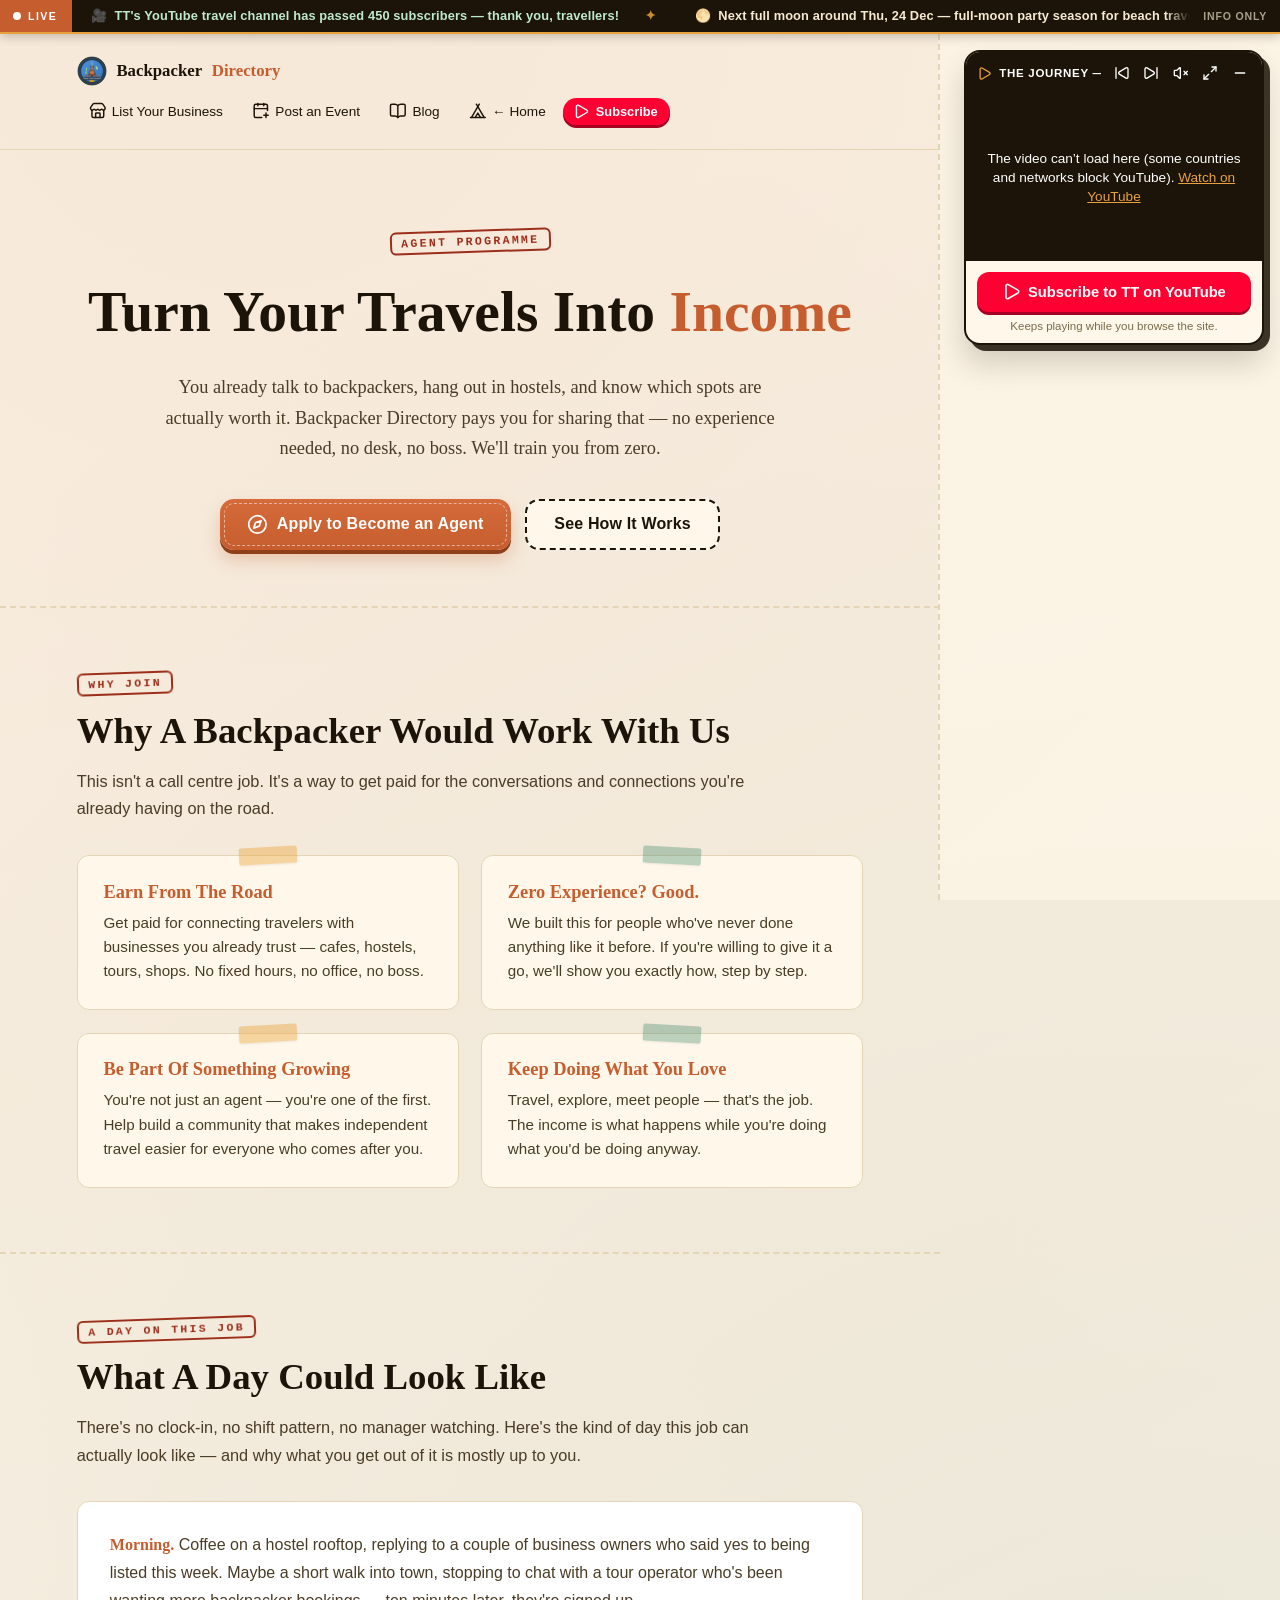
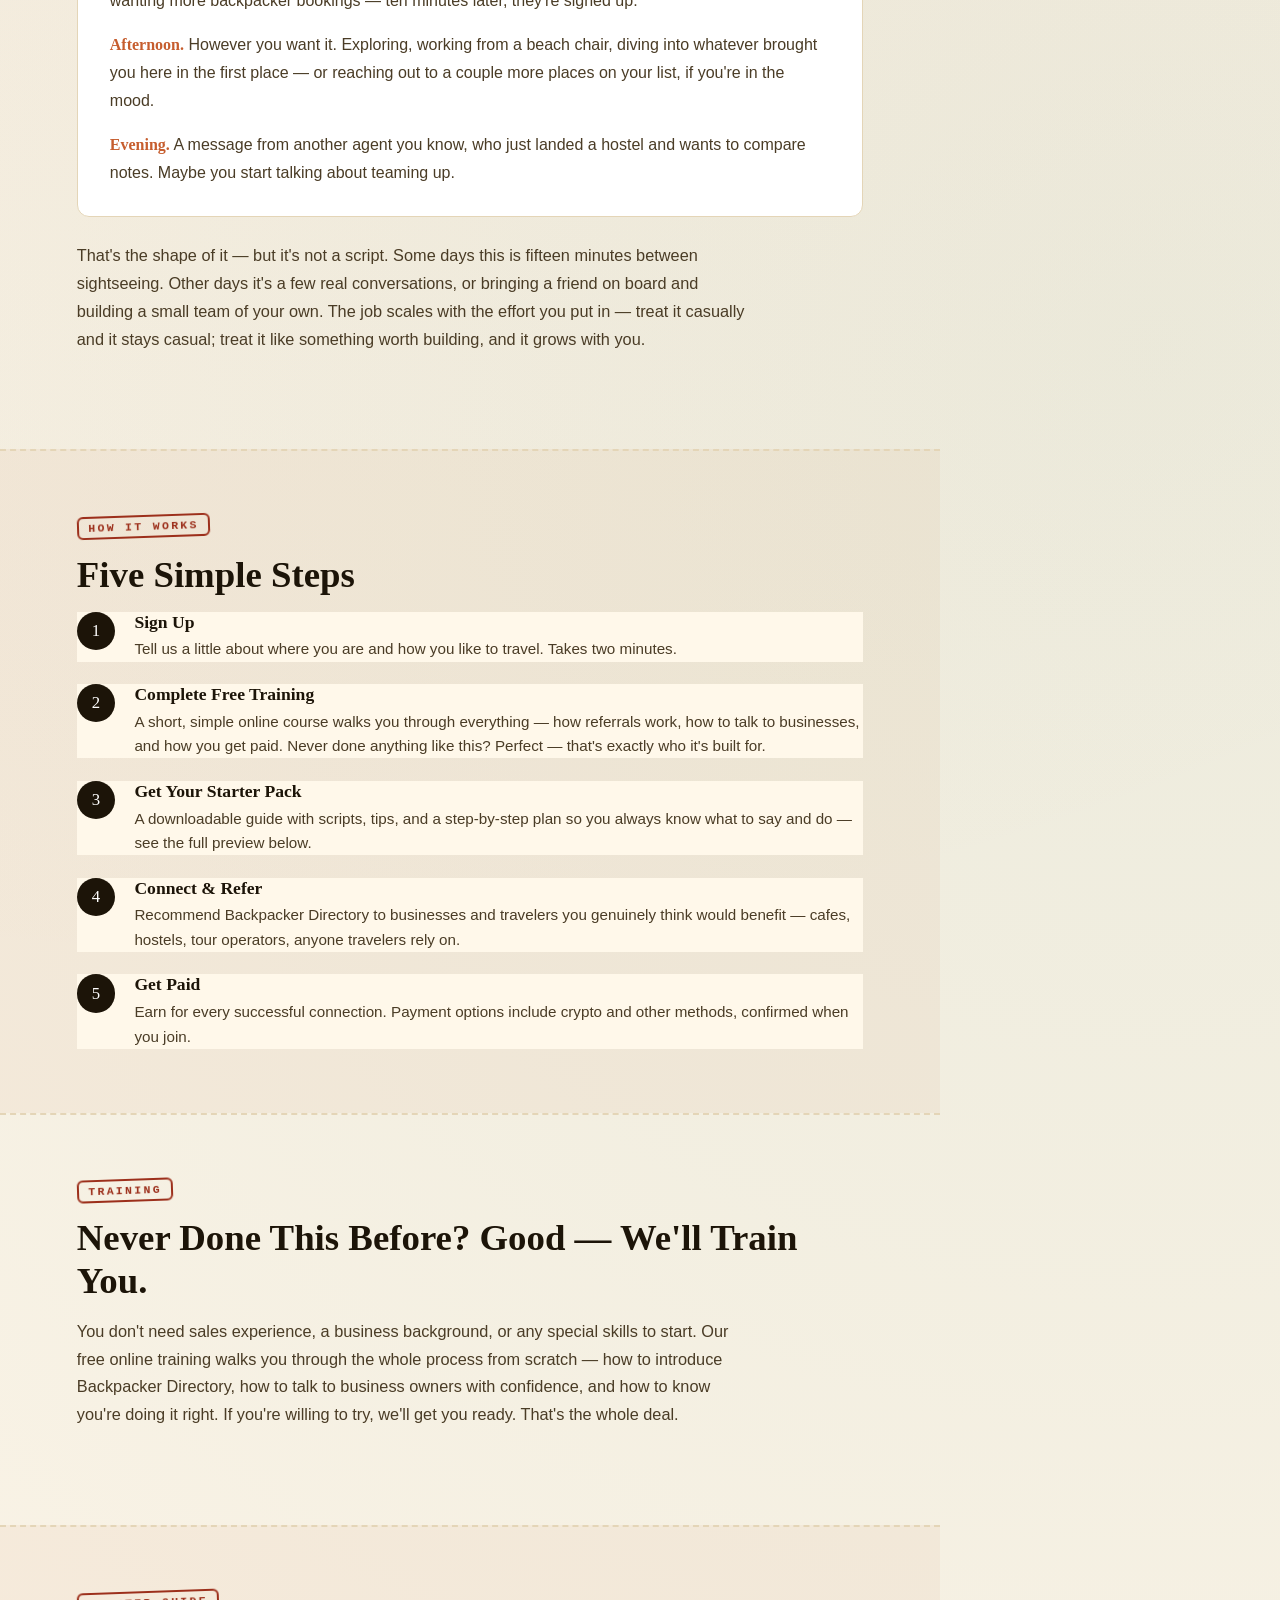
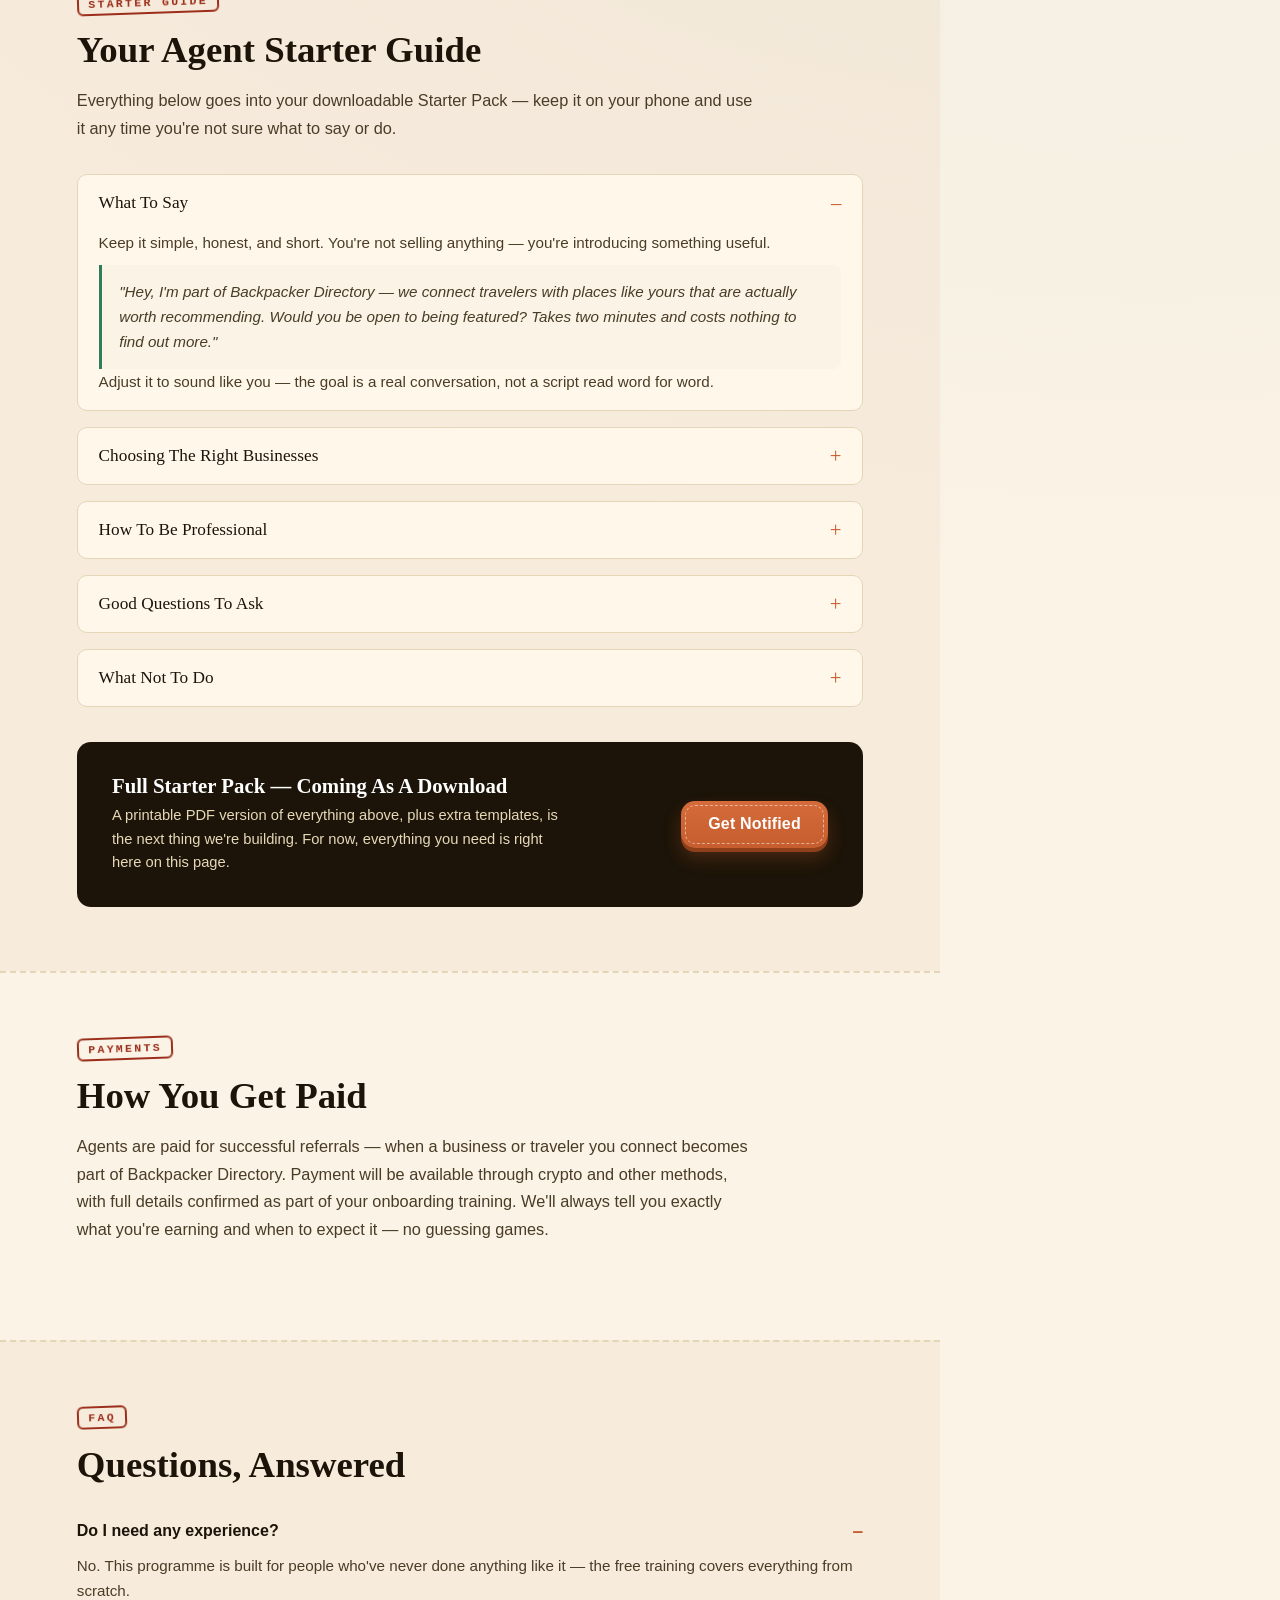
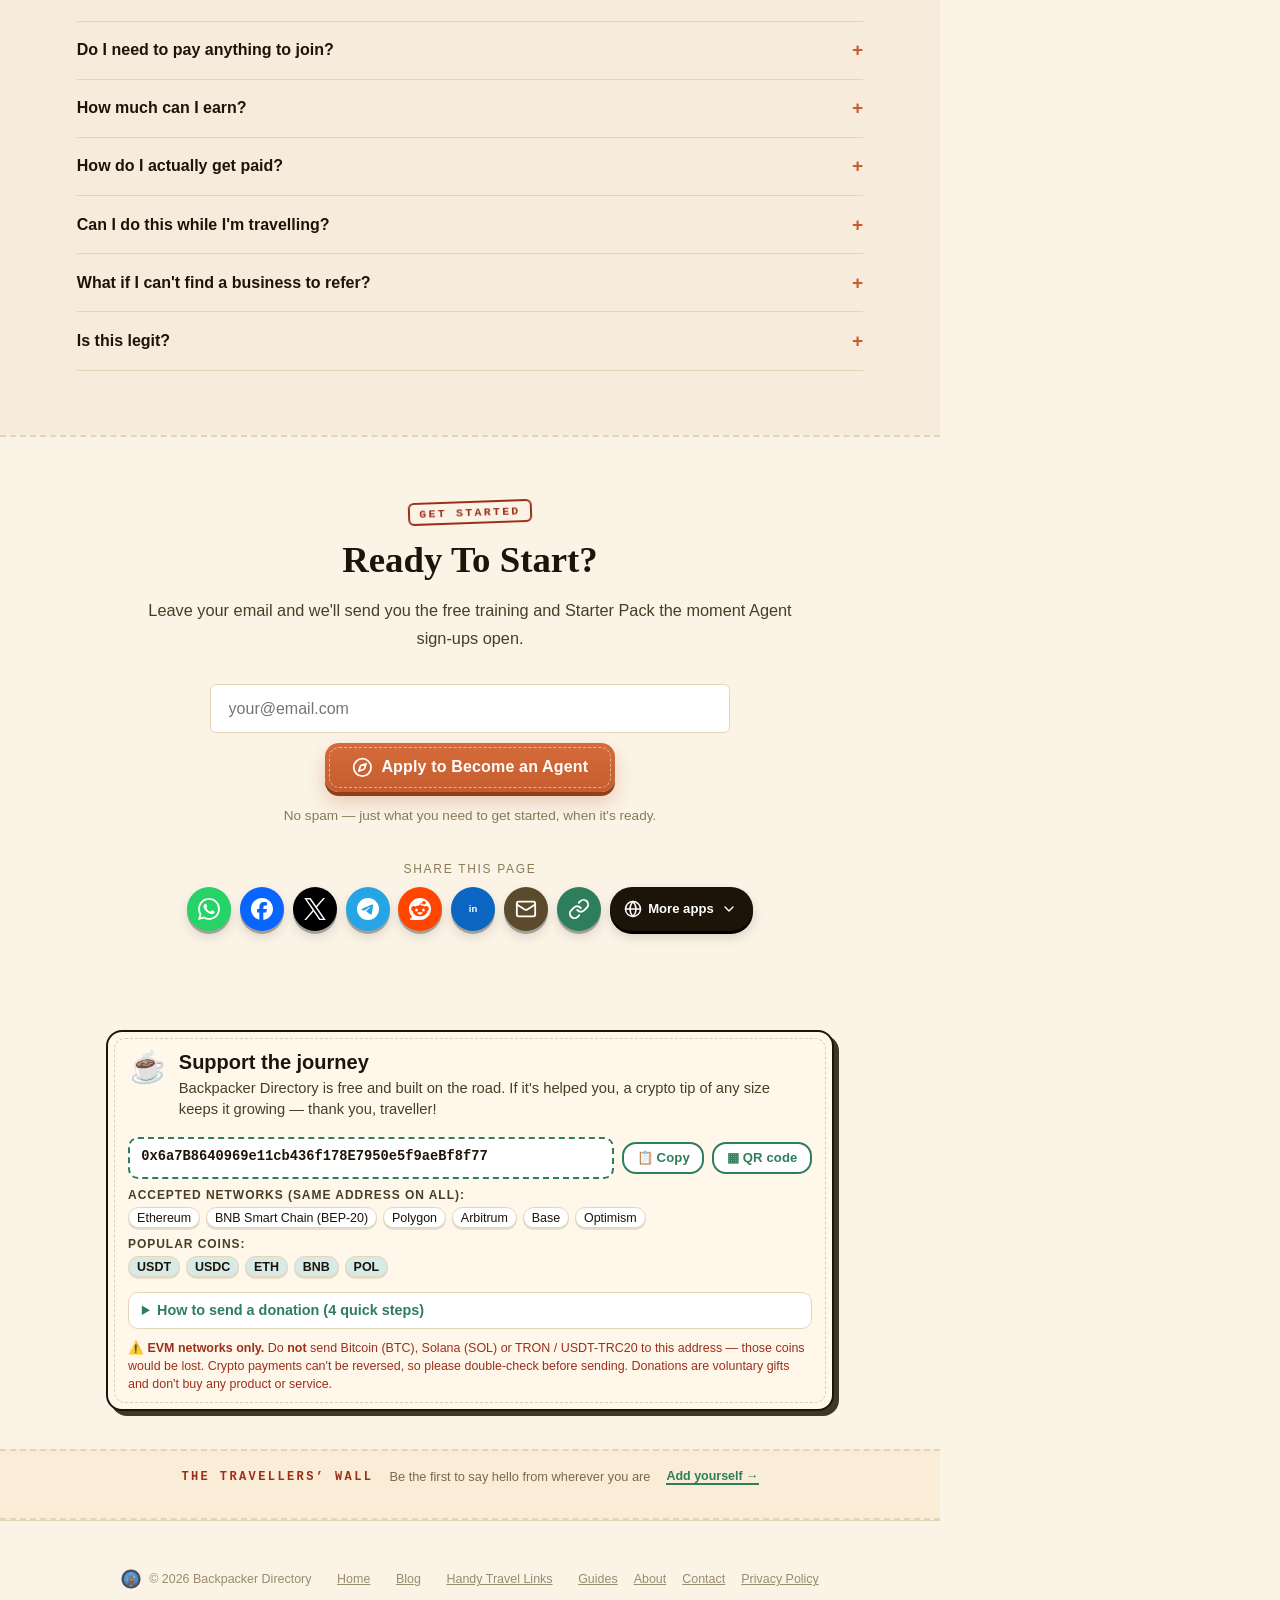
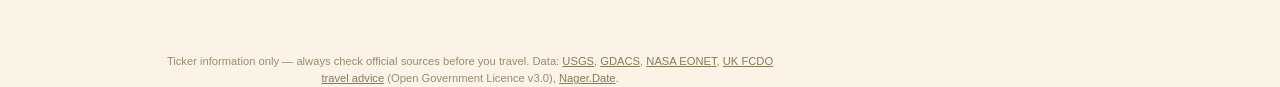
==== commit 1b69b06a: "AdSense-ready: remove Adsterra, add guides, about, contact, privacy policy, drop 'coming soon'" ====
--- a/agents.html
+++ b/agents.html
@@ -7,19 +7,7 @@
 <meta name="description" content="Earn from the road as a Backpacker Directory Agent. No experience needed — free training, a starter guide, and flexible pay through crypto or other methods.">
 <link rel="icon" type="image/png" href="assets/favicon.png">
 <link rel="apple-touch-icon" href="assets/favicon.png">
-<script src="https://pl31391915.profitableratecpmnetwork.com/25/2e/77/252e775f1a808b051b8f5f28e25d1ef1.js"></script>
 <style>
-/* Adsterra Social Bar: bottom-left, shrunk (Sept 2026) */
-iframe[id^="container-"]{
-  top:auto!important;
-  bottom:16px!important;
-  left:16px!important;
-  right:auto!important;
-  width:min(300px,88vw)!important;
-  height:84px!important;
-  border-radius:12px!important;
-  box-shadow:0 6px 20px rgba(0,0,0,.22)!important;
-}
 :root{
 --ink:#1c1408;
 --paper:#faf3e6;
@@ -756,6 +744,7 @@
 <a href="index.html">Home</a>
 <a href="blog.html">Blog</a>
 <a href="index.html#deals">Handy Travel Links</a>
+<nav class="legal" style="display:flex;gap:1rem;flex-wrap:wrap;justify-content:center"><a href="guides.html">Guides</a><a href="about.html">About</a><a href="contact.html">Contact</a><a href="privacy.html">Privacy Policy</a></nav>
 </footer>
 
 </body>
